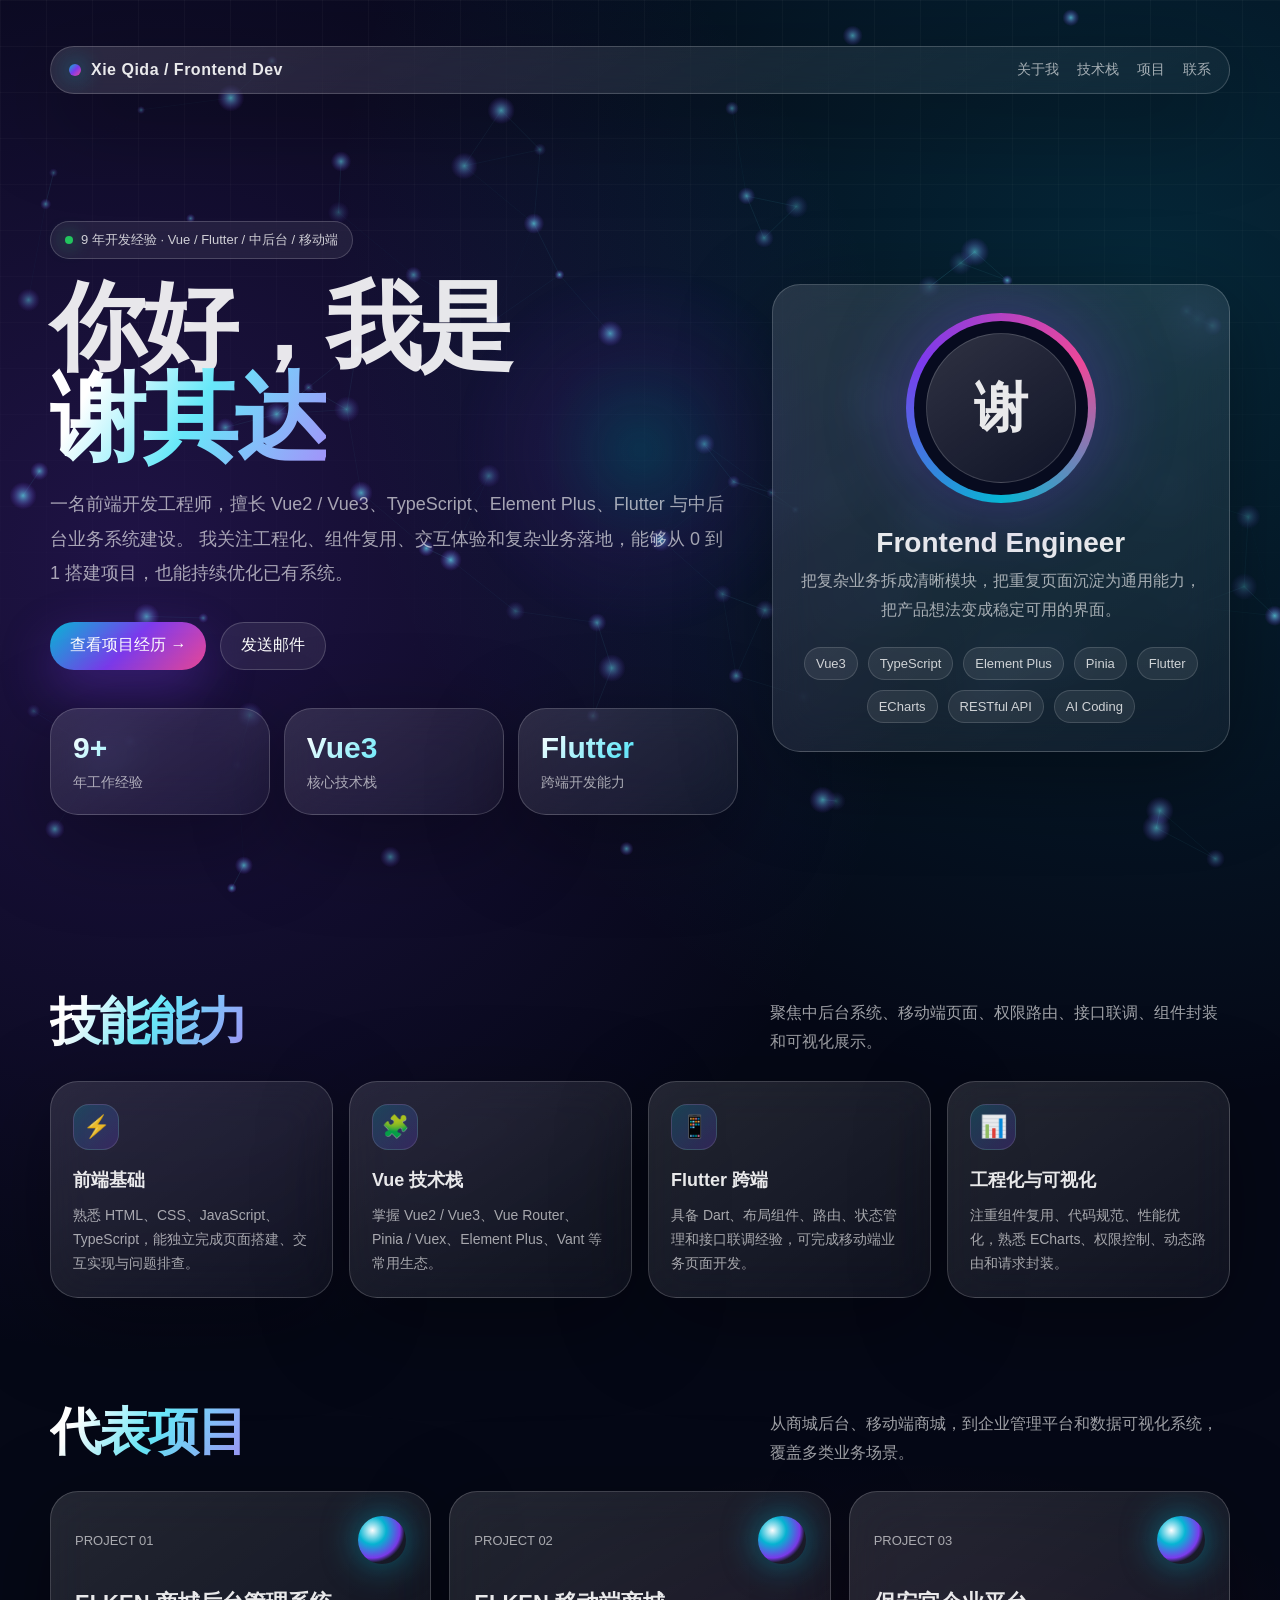
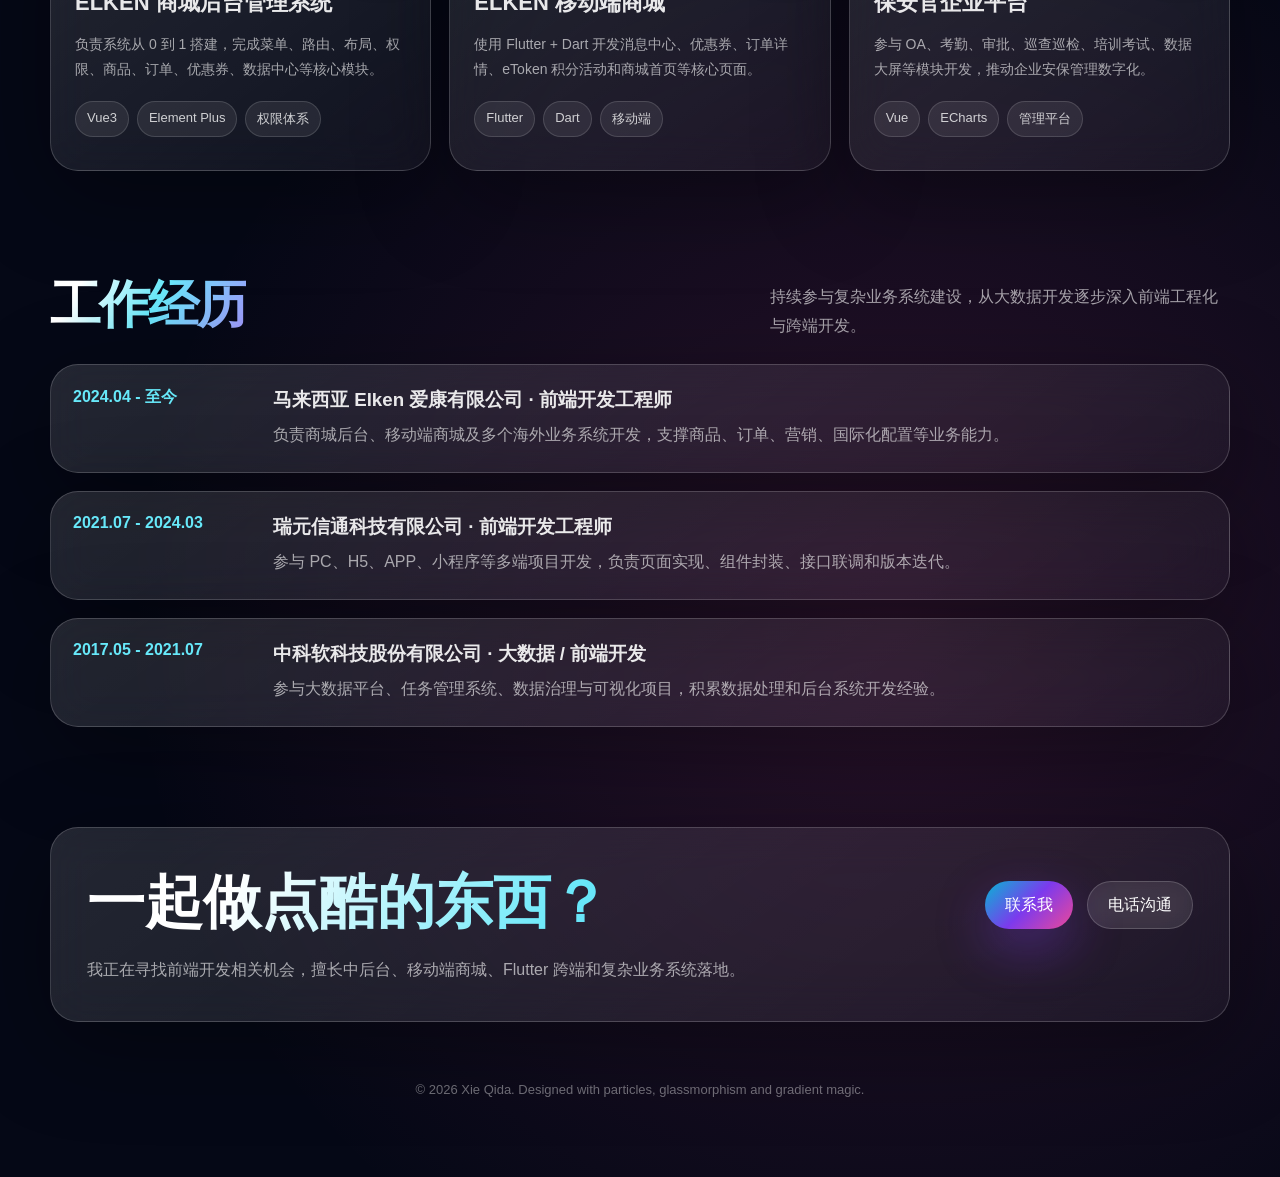
==== index.html @ 02c1ec7f "Rename home.html to index.html" ====
<!DOCTYPE html>
<html lang="zh-CN">
<head>
  <meta charset="UTF-8" />
  <meta name="viewport" content="width=device-width, initial-scale=1.0" />
  <title>谢其达｜前端开发工程师</title>
  <style>
    * {
      margin: 0;
      padding: 0;
      box-sizing: border-box;
    }

    :root {
      --bg: #050816;
      --card: rgba(255, 255, 255, 0.08);
      --card-border: rgba(255, 255, 255, 0.18);
      --text: rgba(255, 255, 255, 0.9);
      --muted: rgba(255, 255, 255, 0.62);
      --primary: #7c3aed;
      --secondary: #06b6d4;
      --pink: #ec4899;
      --green: #22c55e;
      --orange: #f97316;
    }

    html {
      scroll-behavior: smooth;
    }

    body {
      min-height: 100vh;
      font-family: Inter, "PingFang SC", "Microsoft YaHei", Arial, sans-serif;
      color: var(--text);
      background:
        radial-gradient(circle at 10% 20%, rgba(124, 58, 237, 0.22), transparent 32%),
        radial-gradient(circle at 90% 10%, rgba(6, 182, 212, 0.18), transparent 30%),
        radial-gradient(circle at 70% 80%, rgba(236, 72, 153, 0.16), transparent 32%),
        var(--bg);
      overflow-x: hidden;
    }

    body::before {
      content: "";
      position: fixed;
      inset: 0;
      pointer-events: none;
      background-image:
        linear-gradient(rgba(255, 255, 255, 0.035) 1px, transparent 1px),
        linear-gradient(90deg, rgba(255, 255, 255, 0.035) 1px, transparent 1px);
      background-size: 46px 46px;
      mask-image: linear-gradient(to bottom, rgba(0,0,0,0.9), transparent 85%);
      z-index: 0;
    }

    #particles {
      position: fixed;
      inset: 0;
      z-index: 1;
      pointer-events: none;
    }

    .cursor-glow {
      position: fixed;
      width: 420px;
      height: 420px;
      border-radius: 50%;
      background: radial-gradient(circle, rgba(6, 182, 212, 0.2), rgba(124, 58, 237, 0.08), transparent 64%);
      transform: translate(-50%, -50%);
      pointer-events: none;
      z-index: 2;
      filter: blur(8px);
      transition: width 0.25s ease, height 0.25s ease, opacity 0.25s ease;
      opacity: 0.9;
    }

    .page {
      position: relative;
      z-index: 3;
      width: min(1180px, calc(100% - 40px));
      margin: 0 auto;
      padding: 28px 0 80px;
    }

    .nav {
      position: sticky;
      top: 18px;
      z-index: 10;
      display: flex;
      align-items: center;
      justify-content: space-between;
      gap: 18px;
      padding: 14px 18px;
      margin-bottom: 72px;
      border: 1px solid var(--card-border);
      border-radius: 999px;
      background: rgba(5, 8, 22, 0.55);
      backdrop-filter: blur(18px);
      box-shadow: 0 18px 60px rgba(0, 0, 0, 0.25);
    }

    .logo {
      display: flex;
      align-items: center;
      gap: 10px;
      font-weight: 800;
      letter-spacing: 0.5px;
    }

    .logo-dot {
      width: 12px;
      height: 12px;
      border-radius: 50%;
      background: linear-gradient(135deg, var(--secondary), var(--primary), var(--pink));
      box-shadow: 0 0 22px rgba(6, 182, 212, 0.9);
    }

    .nav-links {
      display: flex;
      gap: 18px;
      align-items: center;
    }

    .nav-links a {
      color: var(--muted);
      text-decoration: none;
      font-size: 14px;
      transition: 0.25s ease;
    }

    .nav-links a:hover {
      color: #fff;
      text-shadow: 0 0 16px rgba(6, 182, 212, 0.7);
    }

    .hero {
      display: grid;
      grid-template-columns: 1.2fr 0.8fr;
      gap: 34px;
      align-items: center;
      min-height: calc(100vh - 160px);
    }

    .badge {
      display: inline-flex;
      align-items: center;
      gap: 8px;
      padding: 9px 14px;
      border: 1px solid rgba(255, 255, 255, 0.18);
      border-radius: 999px;
      background: rgba(255, 255, 255, 0.07);
      backdrop-filter: blur(16px);
      color: rgba(255, 255, 255, 0.78);
      font-size: 13px;
      margin-bottom: 22px;
    }

    .badge span {
      width: 8px;
      height: 8px;
      border-radius: 50%;
      background: var(--green);
      box-shadow: 0 0 18px var(--green);
    }

    h1 {
      font-size: clamp(48px, 8vw, 96px);
      line-height: 0.95;
      letter-spacing: -4px;
      margin-bottom: 24px;
    }

    .gradient-text {
      background: linear-gradient(120deg, #fff 8%, #67e8f9 26%, #a78bfa 52%, #f0abfc 74%, #fff 92%);
      background-size: 220% auto;
      -webkit-background-clip: text;
      background-clip: text;
      color: transparent;
      animation: shine 5s ease-in-out infinite;
    }

    @keyframes shine {
      0%, 100% { background-position: 0% center; }
      50% { background-position: 100% center; }
    }

    .hero-desc {
      max-width: 690px;
      color: var(--muted);
      font-size: 18px;
      line-height: 1.9;
      margin-bottom: 32px;
    }

    .actions {
      display: flex;
      gap: 14px;
      flex-wrap: wrap;
      margin-bottom: 38px;
    }

    .btn {
      position: relative;
      display: inline-flex;
      align-items: center;
      justify-content: center;
      gap: 10px;
      min-height: 48px;
      padding: 0 20px;
      border-radius: 999px;
      border: 1px solid rgba(255, 255, 255, 0.18);
      color: #fff;
      text-decoration: none;
      overflow: hidden;
      transition: 0.28s ease;
      background: rgba(255, 255, 255, 0.08);
      backdrop-filter: blur(14px);
    }

    .btn.primary {
      border: none;
      background: linear-gradient(135deg, var(--secondary), var(--primary), var(--pink));
      box-shadow: 0 20px 50px rgba(124, 58, 237, 0.35);
    }

    .btn::before {
      content: "";
      position: absolute;
      inset: 0;
      background: linear-gradient(120deg, transparent, rgba(255,255,255,0.35), transparent);
      transform: translateX(-120%);
      transition: 0.55s ease;
    }

    .btn:hover {
      transform: translateY(-3px);
      box-shadow: 0 18px 48px rgba(6, 182, 212, 0.25);
    }

    .btn:hover::before {
      transform: translateX(120%);
    }

    .stats {
      display: grid;
      grid-template-columns: repeat(3, minmax(0, 1fr));
      gap: 14px;
    }

    .glass-card {
      position: relative;
      border: 1px solid var(--card-border);
      background: linear-gradient(145deg, rgba(255,255,255,0.12), rgba(255,255,255,0.045));
      backdrop-filter: blur(22px);
      border-radius: 28px;
      box-shadow: 0 24px 90px rgba(0, 0, 0, 0.35);
      overflow: hidden;
    }

    .glass-card::before {
      content: "";
      position: absolute;
      inset: 0;
      background: radial-gradient(circle at var(--mx, 50%) var(--my, 50%), rgba(255,255,255,0.18), transparent 32%);
      opacity: 0;
      transition: opacity 0.25s ease;
      pointer-events: none;
    }

    .glass-card:hover::before {
      opacity: 1;
    }

    .stat-card {
      padding: 22px;
    }

    .stat-card strong {
      display: block;
      font-size: 30px;
      margin-bottom: 8px;
      background: linear-gradient(135deg, #fff, #67e8f9, #c084fc);
      -webkit-background-clip: text;
      color: transparent;
    }

    .stat-card span {
      color: var(--muted);
      font-size: 14px;
    }

    .profile-card {
      padding: 28px;
      transform-style: preserve-3d;
      animation: float 6s ease-in-out infinite;
    }

    @keyframes float {
      0%, 100% { transform: translateY(0); }
      50% { transform: translateY(-14px); }
    }

    .avatar-wrap {
      position: relative;
      width: 190px;
      height: 190px;
      margin: 0 auto 24px;
      border-radius: 50%;
      display: grid;
      place-items: center;
      background: conic-gradient(from 180deg, var(--secondary), var(--primary), var(--pink), var(--secondary));
      box-shadow: 0 0 80px rgba(124, 58, 237, 0.35);
    }

    .avatar-wrap::after {
      content: "";
      position: absolute;
      inset: 8px;
      border-radius: inherit;
      background: #070b1f;
    }

    .avatar {
      position: relative;
      z-index: 1;
      width: 150px;
      height: 150px;
      border-radius: 50%;
      display: grid;
      place-items: center;
      font-size: 54px;
      font-weight: 900;
      background: linear-gradient(145deg, rgba(255,255,255,0.16), rgba(255,255,255,0.04));
      border: 1px solid rgba(255,255,255,0.16);
    }

    .profile-card h2 {
      text-align: center;
      font-size: 28px;
      margin-bottom: 8px;
    }

    .profile-card p {
      text-align: center;
      color: var(--muted);
      line-height: 1.8;
      margin-bottom: 22px;
    }

    .tech-cloud {
      display: flex;
      flex-wrap: wrap;
      justify-content: center;
      gap: 10px;
    }

    .tag {
      padding: 8px 11px;
      border-radius: 999px;
      color: rgba(255,255,255,0.78);
      background: rgba(255,255,255,0.08);
      border: 1px solid rgba(255,255,255,0.14);
      font-size: 13px;
    }

    section {
      margin-top: 100px;
    }

    .section-title {
      display: flex;
      align-items: end;
      justify-content: space-between;
      gap: 20px;
      margin-bottom: 24px;
    }

    .section-title h2 {
      font-size: clamp(30px, 4vw, 52px);
      letter-spacing: -2px;
    }

    .section-title p {
      color: var(--muted);
      max-width: 460px;
      line-height: 1.8;
    }

    .skills-grid {
      display: grid;
      grid-template-columns: repeat(4, minmax(0, 1fr));
      gap: 16px;
    }

    .skill-card {
      min-height: 190px;
      padding: 22px;
      transition: 0.3s ease;
    }

    .skill-card:hover {
      transform: translateY(-8px);
      border-color: rgba(103, 232, 249, 0.5);
    }

    .skill-icon {
      width: 46px;
      height: 46px;
      display: grid;
      place-items: center;
      border-radius: 16px;
      margin-bottom: 18px;
      font-size: 22px;
      background: linear-gradient(135deg, rgba(6,182,212,0.22), rgba(124,58,237,0.22));
      border: 1px solid rgba(255,255,255,0.12);
    }

    .skill-card h3 {
      margin-bottom: 12px;
      font-size: 18px;
    }

    .skill-card p {
      color: var(--muted);
      line-height: 1.7;
      font-size: 14px;
    }

    .projects {
      display: grid;
      grid-template-columns: repeat(3, minmax(0, 1fr));
      gap: 18px;
    }

    .project-card {
      min-height: 280px;
      padding: 24px;
      transition: 0.32s ease;
    }

    .project-card:hover {
      transform: translateY(-10px) scale(1.01);
      border-color: rgba(192, 132, 252, 0.55);
    }

    .project-top {
      display: flex;
      justify-content: space-between;
      align-items: center;
      margin-bottom: 24px;
    }

    .project-no {
      font-size: 13px;
      color: var(--muted);
    }

    .project-orb {
      width: 48px;
      height: 48px;
      border-radius: 50%;
      background: radial-gradient(circle at 30% 30%, #fff, var(--secondary), var(--primary) 58%, transparent 68%);
      box-shadow: 0 0 35px rgba(6, 182, 212, 0.55);
    }

    .project-card h3 {
      font-size: 22px;
      margin-bottom: 14px;
    }

    .project-card p {
      color: var(--muted);
      line-height: 1.75;
      margin-bottom: 20px;
      font-size: 14px;
    }

    .project-tags {
      display: flex;
      gap: 8px;
      flex-wrap: wrap;
    }

    .timeline {
      position: relative;
      display: grid;
      gap: 18px;
    }

    .timeline-item {
      display: grid;
      grid-template-columns: 180px 1fr;
      gap: 20px;
      padding: 22px;
    }

    .time {
      color: #67e8f9;
      font-weight: 800;
    }

    .timeline-item h3 {
      margin-bottom: 8px;
    }

    .timeline-item p {
      color: var(--muted);
      line-height: 1.8;
    }

    .contact-card {
      padding: 36px;
      display: grid;
      grid-template-columns: 1fr auto;
      gap: 24px;
      align-items: center;
    }

    .contact-card h2 {
      font-size: clamp(30px, 5vw, 58px);
      margin-bottom: 14px;
    }

    .contact-card p {
      color: var(--muted);
      line-height: 1.8;
    }

    .footer {
      margin-top: 60px;
      text-align: center;
      color: rgba(255, 255, 255, 0.42);
      font-size: 13px;
    }

    .reveal {
      opacity: 0;
      transform: translateY(28px);
      transition: 0.7s ease;
    }

    .reveal.show {
      opacity: 1;
      transform: translateY(0);
    }

    @media (max-width: 920px) {
      .hero,
      .contact-card {
        grid-template-columns: 1fr;
      }

      .profile-card {
        max-width: 520px;
        margin: 0 auto;
      }

      .skills-grid,
      .projects {
        grid-template-columns: repeat(2, minmax(0, 1fr));
      }
    }

    @media (max-width: 640px) {
      .page {
        width: min(100% - 24px, 1180px);
        padding-top: 14px;
      }

      .nav {
        border-radius: 24px;
        align-items: flex-start;
        flex-direction: column;
        margin-bottom: 46px;
      }

      .nav-links {
        width: 100%;
        justify-content: space-between;
        gap: 10px;
        flex-wrap: wrap;
      }

      h1 {
        letter-spacing: -2px;
      }

      .hero-desc {
        font-size: 16px;
      }

      .stats,
      .skills-grid,
      .projects {
        grid-template-columns: 1fr;
      }

      .timeline-item {
        grid-template-columns: 1fr;
      }

      .section-title {
        display: block;
      }

      .section-title p {
        margin-top: 12px;
      }
    }
  </style>
</head>
<body>
  <canvas id="particles"></canvas>
  <div class="cursor-glow" id="cursorGlow"></div>

  <main class="page">
    <nav class="nav glass-card">
      <div class="logo">
        <span class="logo-dot"></span>
        <span>Xie Qida / Frontend Dev</span>
      </div>
      <div class="nav-links">
        <a href="#about">关于我</a>
        <a href="#skills">技术栈</a>
        <a href="#projects">项目</a>
        <a href="#contact">联系</a>
      </div>
    </nav>

    <header class="hero" id="about">
      <div class="hero-copy reveal">
        <div class="badge"><span></span> 9 年开发经验 · Vue / Flutter / 中后台 / 移动端</div>
        <h1>
          你好，我是<br />
          <span class="gradient-text">谢其达</span>
        </h1>
        <p class="hero-desc">
          一名前端开发工程师，擅长 Vue2 / Vue3、TypeScript、Element Plus、Flutter 与中后台业务系统建设。
          我关注工程化、组件复用、交互体验和复杂业务落地，能够从 0 到 1 搭建项目，也能持续优化已有系统。
        </p>
        <div class="actions">
          <a class="btn primary" href="#projects">查看项目经历 →</a>
          <a class="btn" href="mailto:599171885@qq.com">发送邮件</a>
        </div>
        <div class="stats">
          <div class="glass-card stat-card">
            <strong>9+</strong>
            <span>年工作经验</span>
          </div>
          <div class="glass-card stat-card">
            <strong>Vue3</strong>
            <span>核心技术栈</span>
          </div>
          <div class="glass-card stat-card">
            <strong>Flutter</strong>
            <span>跨端开发能力</span>
          </div>
        </div>
      </div>

      <aside class="profile-card glass-card reveal">
        <div class="avatar-wrap">
          <div class="avatar">谢</div>
        </div>
        <h2>Frontend Engineer</h2>
        <p>把复杂业务拆成清晰模块，把重复页面沉淀为通用能力，把产品想法变成稳定可用的界面。</p>
        <div class="tech-cloud">
          <span class="tag">Vue3</span>
          <span class="tag">TypeScript</span>
          <span class="tag">Element Plus</span>
          <span class="tag">Pinia</span>
          <span class="tag">Flutter</span>
          <span class="tag">ECharts</span>
          <span class="tag">RESTful API</span>
          <span class="tag">AI Coding</span>
        </div>
      </aside>
    </header>

    <section id="skills" class="reveal">
      <div class="section-title">
        <h2 class="gradient-text">技能能力</h2>
        <p>聚焦中后台系统、移动端页面、权限路由、接口联调、组件封装和可视化展示。</p>
      </div>
      <div class="skills-grid">
        <article class="glass-card skill-card">
          <div class="skill-icon">⚡</div>
          <h3>前端基础</h3>
          <p>熟悉 HTML、CSS、JavaScript、TypeScript，能独立完成页面搭建、交互实现与问题排查。</p>
        </article>
        <article class="glass-card skill-card">
          <div class="skill-icon">🧩</div>
          <h3>Vue 技术栈</h3>
          <p>掌握 Vue2 / Vue3、Vue Router、Pinia / Vuex、Element Plus、Vant 等常用生态。</p>
        </article>
        <article class="glass-card skill-card">
          <div class="skill-icon">📱</div>
          <h3>Flutter 跨端</h3>
          <p>具备 Dart、布局组件、路由、状态管理和接口联调经验，可完成移动端业务页面开发。</p>
        </article>
        <article class="glass-card skill-card">
          <div class="skill-icon">📊</div>
          <h3>工程化与可视化</h3>
          <p>注重组件复用、代码规范、性能优化，熟悉 ECharts、权限控制、动态路由和请求封装。</p>
        </article>
      </div>
    </section>

    <section id="projects" class="reveal">
      <div class="section-title">
        <h2 class="gradient-text">代表项目</h2>
        <p>从商城后台、移动端商城，到企业管理平台和数据可视化系统，覆盖多类业务场景。</p>
      </div>
      <div class="projects">
        <article class="glass-card project-card">
          <div class="project-top">
            <span class="project-no">PROJECT 01</span>
            <span class="project-orb"></span>
          </div>
          <h3>ELKEN 商城后台管理系统</h3>
          <p>负责系统从 0 到 1 搭建，完成菜单、路由、布局、权限、商品、订单、优惠券、数据中心等核心模块。</p>
          <div class="project-tags">
            <span class="tag">Vue3</span><span class="tag">Element Plus</span><span class="tag">权限体系</span>
          </div>
        </article>

        <article class="glass-card project-card">
          <div class="project-top">
            <span class="project-no">PROJECT 02</span>
            <span class="project-orb"></span>
          </div>
          <h3>ELKEN 移动端商城</h3>
          <p>使用 Flutter + Dart 开发消息中心、优惠券、订单详情、eToken 积分活动和商城首页等核心页面。</p>
          <div class="project-tags">
            <span class="tag">Flutter</span><span class="tag">Dart</span><span class="tag">移动端</span>
          </div>
        </article>

        <article class="glass-card project-card">
          <div class="project-top">
            <span class="project-no">PROJECT 03</span>
            <span class="project-orb"></span>
          </div>
          <h3>保安官企业平台</h3>
          <p>参与 OA、考勤、审批、巡查巡检、培训考试、数据大屏等模块开发，推动企业安保管理数字化。</p>
          <div class="project-tags">
            <span class="tag">Vue</span><span class="tag">ECharts</span><span class="tag">管理平台</span>
          </div>
        </article>
      </div>
    </section>

    <section class="reveal">
      <div class="section-title">
        <h2 class="gradient-text">工作经历</h2>
        <p>持续参与复杂业务系统建设，从大数据开发逐步深入前端工程化与跨端开发。</p>
      </div>
      <div class="timeline">
        <article class="glass-card timeline-item">
          <div class="time">2024.04 - 至今</div>
          <div>
            <h3>马来西亚 Elken 爱康有限公司 · 前端开发工程师</h3>
            <p>负责商城后台、移动端商城及多个海外业务系统开发，支撑商品、订单、营销、国际化配置等业务能力。</p>
          </div>
        </article>
        <article class="glass-card timeline-item">
          <div class="time">2021.07 - 2024.03</div>
          <div>
            <h3>瑞元信通科技有限公司 · 前端开发工程师</h3>
            <p>参与 PC、H5、APP、小程序等多端项目开发，负责页面实现、组件封装、接口联调和版本迭代。</p>
          </div>
        </article>
        <article class="glass-card timeline-item">
          <div class="time">2017.05 - 2021.07</div>
          <div>
            <h3>中科软科技股份有限公司 · 大数据 / 前端开发</h3>
            <p>参与大数据平台、任务管理系统、数据治理与可视化项目，积累数据处理和后台系统开发经验。</p>
          </div>
        </article>
      </div>
    </section>

    <section id="contact" class="reveal">
      <div class="glass-card contact-card">
        <div>
          <h2 class="gradient-text">一起做点酷的东西？</h2>
          <p>我正在寻找前端开发相关机会，擅长中后台、移动端商城、Flutter 跨端和复杂业务系统落地。</p>
        </div>
        <div class="actions">
          <a class="btn primary" href="mailto:599171885@qq.com">联系我</a>
          <a class="btn" href="tel:15810741623">电话沟通</a>
        </div>
      </div>
    </section>

    <footer class="footer">
      © 2026 Xie Qida. Designed with particles, glassmorphism and gradient magic.
    </footer>
  </main>

  <script>
    // 鼠标跟随光晕
    const cursorGlow = document.getElementById('cursorGlow');
    let mouseX = window.innerWidth / 2;
    let mouseY = window.innerHeight / 2;
    let glowX = mouseX;
    let glowY = mouseY;

    window.addEventListener('mousemove', (e) => {
      mouseX = e.clientX;
      mouseY = e.clientY;
    });

    function animateGlow() {
      glowX += (mouseX - glowX) * 0.12;
      glowY += (mouseY - glowY) * 0.12;
      cursorGlow.style.left = glowX + 'px';
      cursorGlow.style.top = glowY + 'px';
      requestAnimationFrame(animateGlow);
    }
    animateGlow();

    // 卡片鼠标高光位置
    document.querySelectorAll('.glass-card').forEach((card) => {
      card.addEventListener('mousemove', (e) => {
        const rect = card.getBoundingClientRect();
        const x = ((e.clientX - rect.left) / rect.width) * 100;
        const y = ((e.clientY - rect.top) / rect.height) * 100;
        card.style.setProperty('--mx', x + '%');
        card.style.setProperty('--my', y + '%');
      });
    });

    // 粒子背景
    const canvas = document.getElementById('particles');
    const ctx = canvas.getContext('2d');
    let particles = [];
    const particleCount = 90;

    function resizeCanvas() {
      canvas.width = window.innerWidth * window.devicePixelRatio;
      canvas.height = window.innerHeight * window.devicePixelRatio;
      canvas.style.width = window.innerWidth + 'px';
      canvas.style.height = window.innerHeight + 'px';
      ctx.setTransform(window.devicePixelRatio, 0, 0, window.devicePixelRatio, 0, 0);
    }

    function createParticles() {
      particles = Array.from({ length: particleCount }, () => ({
        x: Math.random() * window.innerWidth,
        y: Math.random() * window.innerHeight,
        r: Math.random() * 2.2 + 0.8,
        vx: (Math.random() - 0.5) * 0.45,
        vy: (Math.random() - 0.5) * 0.45,
        alpha: Math.random() * 0.5 + 0.25
      }));
    }

    function drawParticles() {
      ctx.clearRect(0, 0, window.innerWidth, window.innerHeight);

      particles.forEach((p, i) => {
        p.x += p.vx;
        p.y += p.vy;

        if (p.x < 0 || p.x > window.innerWidth) p.vx *= -1;
        if (p.y < 0 || p.y > window.innerHeight) p.vy *= -1;

        const dxMouse = p.x - mouseX;
        const dyMouse = p.y - mouseY;
        const mouseDist = Math.sqrt(dxMouse * dxMouse + dyMouse * dyMouse);
        if (mouseDist < 120) {
          p.x += dxMouse / 80;
          p.y += dyMouse / 80;
        }

        const gradient = ctx.createRadialGradient(p.x, p.y, 0, p.x, p.y, p.r * 5);
        gradient.addColorStop(0, `rgba(103, 232, 249, ${p.alpha})`);
        gradient.addColorStop(1, 'rgba(124, 58, 237, 0)');
        ctx.fillStyle = gradient;
        ctx.beginPath();
        ctx.arc(p.x, p.y, p.r * 5, 0, Math.PI * 2);
        ctx.fill();

        for (let j = i + 1; j < particles.length; j++) {
          const q = particles[j];
          const dx = p.x - q.x;
          const dy = p.y - q.y;
          const dist = Math.sqrt(dx * dx + dy * dy);
          if (dist < 120) {
            ctx.strokeStyle = `rgba(103, 232, 249, ${0.12 * (1 - dist / 120)})`;
            ctx.lineWidth = 1;
            ctx.beginPath();
            ctx.moveTo(p.x, p.y);
            ctx.lineTo(q.x, q.y);
            ctx.stroke();
          }
        }
      });

      requestAnimationFrame(drawParticles);
    }

    window.addEventListener('resize', () => {
      resizeCanvas();
      createParticles();
    });

    resizeCanvas();
    createParticles();
    drawParticles();

    // 滚动进入动画
    const observer = new IntersectionObserver((entries) => {
      entries.forEach((entry) => {
        if (entry.isIntersecting) {
          entry.target.classList.add('show');
        }
      });
    }, { threshold: 0.14 });

    document.querySelectorAll('.reveal').forEach((el) => observer.observe(el));
  </script>
</body>
</html>
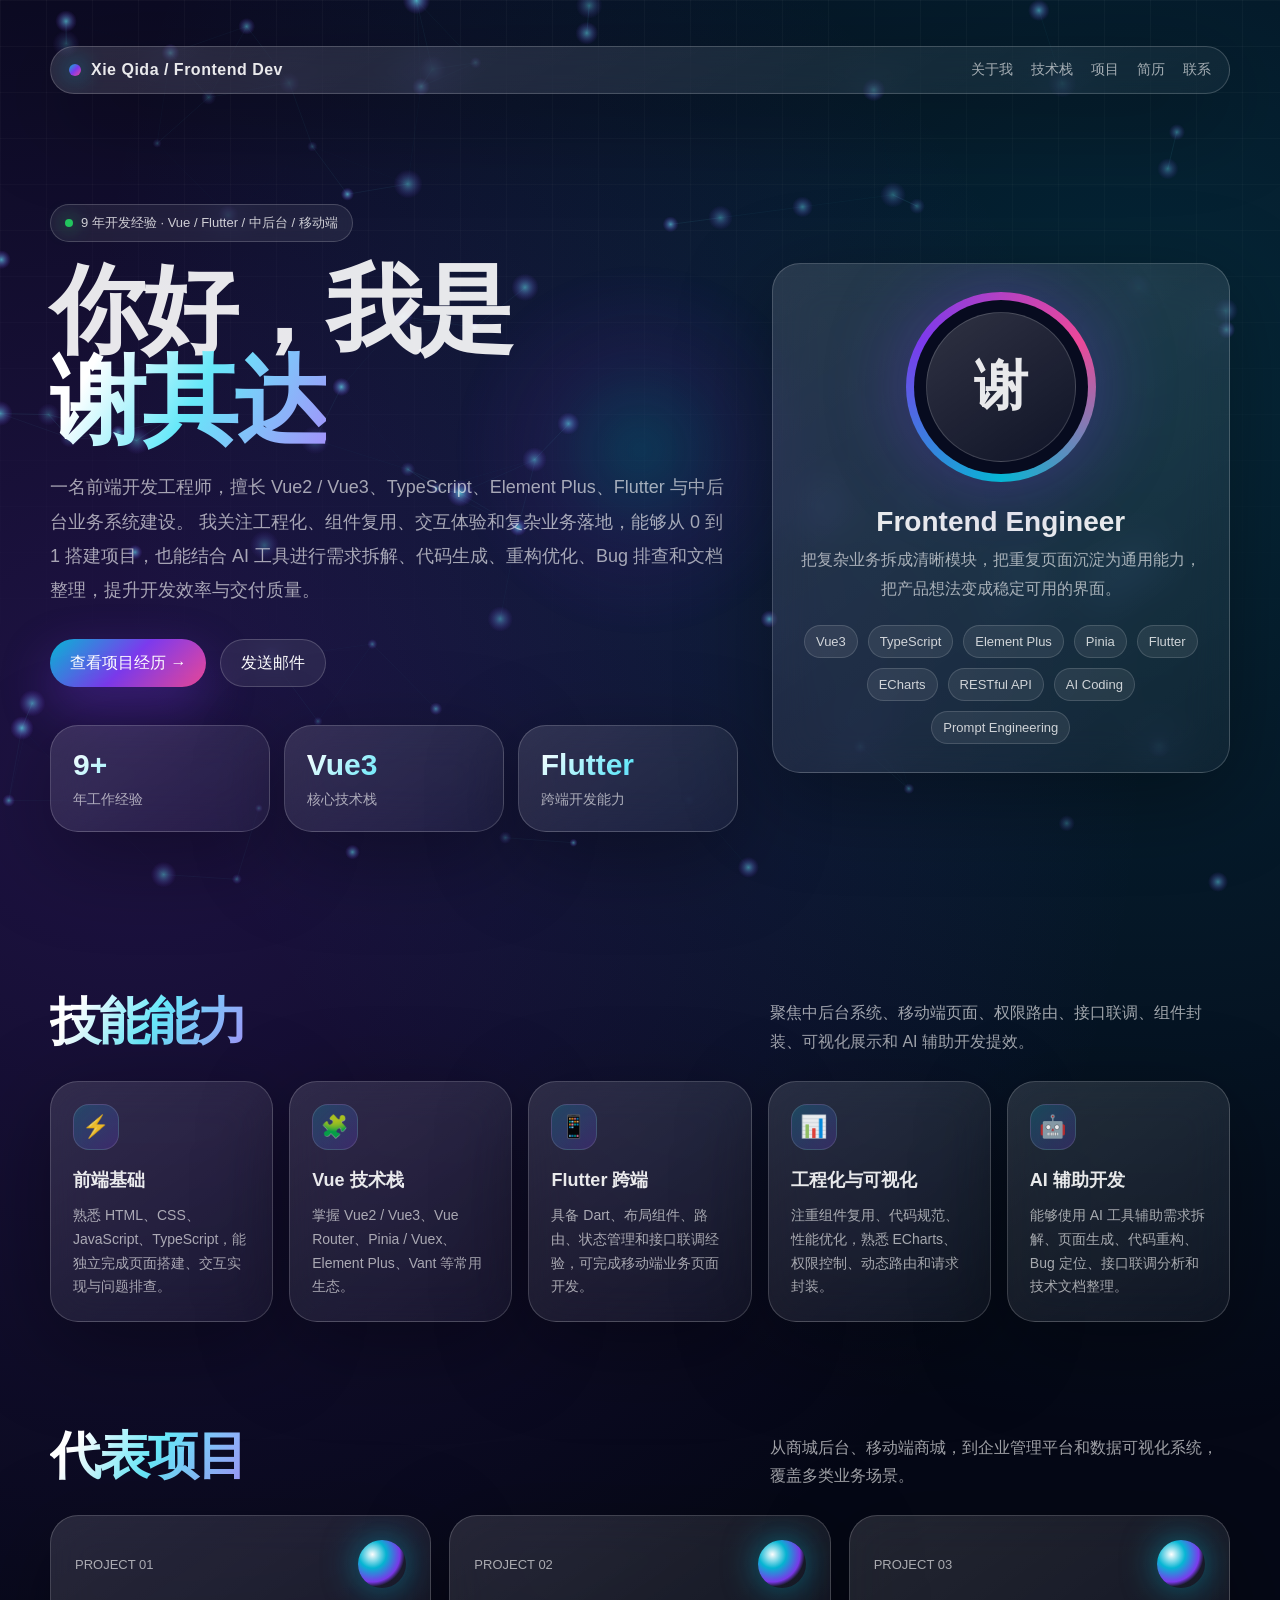
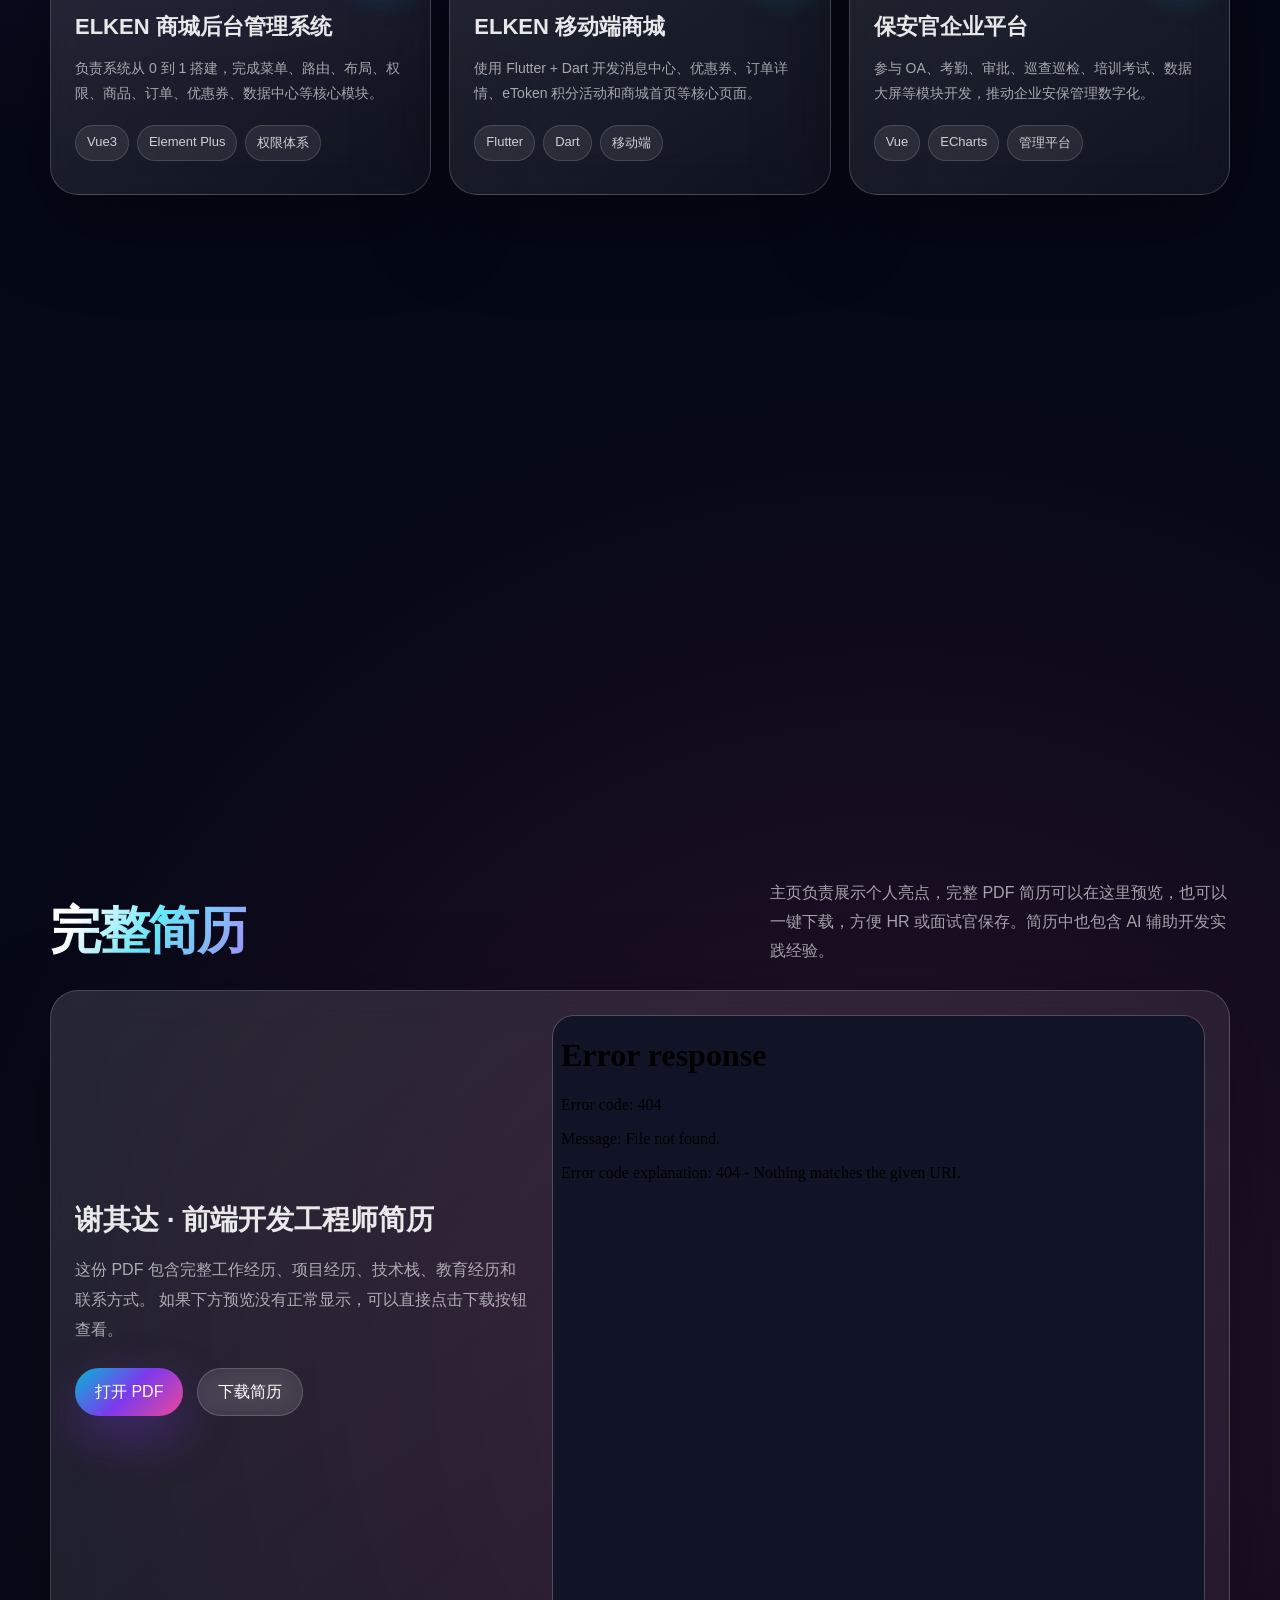
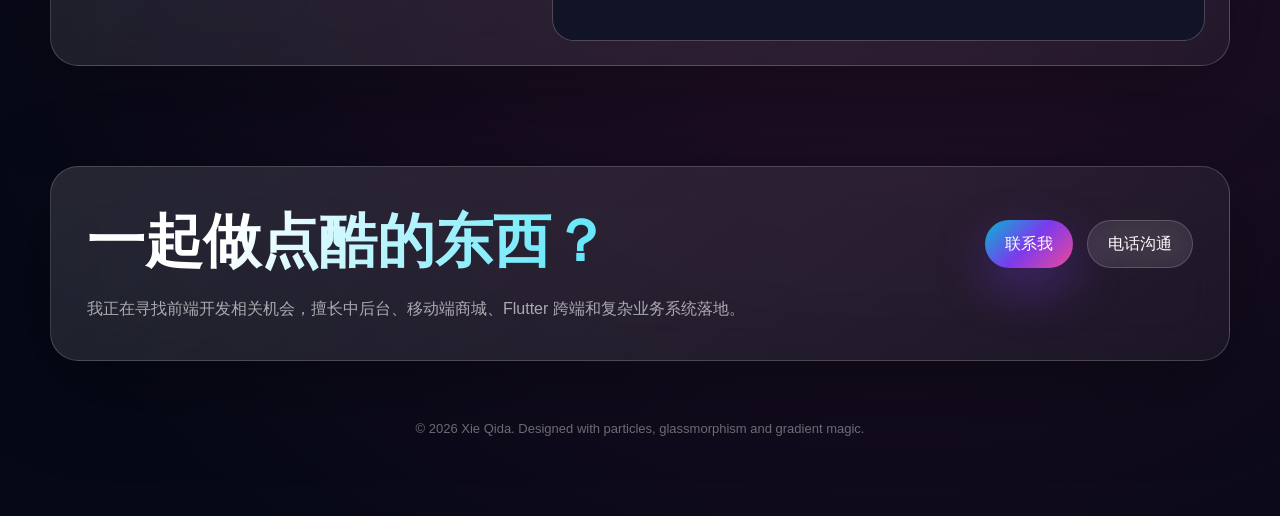
==== commit 136ac055: "Update index.html" ====
--- a/index.html
+++ b/index.html
@@ -388,7 +388,7 @@
 
     .skills-grid {
       display: grid;
-      grid-template-columns: repeat(4, minmax(0, 1fr));
+      grid-template-columns: repeat(5, minmax(0, 1fr));
       gap: 16px;
     }
 
@@ -508,6 +508,48 @@
       line-height: 1.8;
     }
 
+    .resume-card {
+      padding: 24px;
+      display: grid;
+      grid-template-columns: 0.82fr 1.18fr;
+      gap: 24px;
+      align-items: stretch;
+    }
+
+    .resume-info {
+      display: flex;
+      flex-direction: column;
+      justify-content: center;
+      min-height: 420px;
+    }
+
+    .resume-info h3 {
+      font-size: 28px;
+      margin-bottom: 16px;
+    }
+
+    .resume-info p {
+      color: var(--muted);
+      line-height: 1.85;
+      margin-bottom: 24px;
+    }
+
+    .pdf-preview {
+      min-height: 620px;
+      border-radius: 22px;
+      overflow: hidden;
+      border: 1px solid rgba(255, 255, 255, 0.14);
+      background: rgba(255, 255, 255, 0.06);
+    }
+
+    .pdf-preview iframe {
+      width: 100%;
+      height: 100%;
+      min-height: 620px;
+      border: 0;
+      background: #101426;
+    }
+
     .contact-card {
       padding: 36px;
       display: grid;
@@ -546,6 +588,7 @@
 
     @media (max-width: 920px) {
       .hero,
+      .resume-card,
       .contact-card {
         grid-template-columns: 1fr;
       }
@@ -599,6 +642,15 @@
         grid-template-columns: 1fr;
       }
 
+      .resume-info {
+        min-height: auto;
+      }
+
+      .pdf-preview,
+      .pdf-preview iframe {
+        min-height: 520px;
+      }
+
       .section-title {
         display: block;
       }
@@ -623,6 +675,7 @@
         <a href="#about">关于我</a>
         <a href="#skills">技术栈</a>
         <a href="#projects">项目</a>
+        <a href="#resume">简历</a>
         <a href="#contact">联系</a>
       </div>
     </nav>
@@ -636,7 +689,7 @@
         </h1>
         <p class="hero-desc">
           一名前端开发工程师，擅长 Vue2 / Vue3、TypeScript、Element Plus、Flutter 与中后台业务系统建设。
-          我关注工程化、组件复用、交互体验和复杂业务落地，能够从 0 到 1 搭建项目，也能持续优化已有系统。
+          我关注工程化、组件复用、交互体验和复杂业务落地，能够从 0 到 1 搭建项目，也能结合 AI 工具进行需求拆解、代码生成、重构优化、Bug 排查和文档整理，提升开发效率与交付质量。
         </p>
         <div class="actions">
           <a class="btn primary" href="#projects">查看项目经历 →</a>
@@ -673,6 +726,7 @@
           <span class="tag">ECharts</span>
           <span class="tag">RESTful API</span>
           <span class="tag">AI Coding</span>
+          <span class="tag">Prompt Engineering</span>
         </div>
       </aside>
     </header>
@@ -680,7 +734,7 @@
     <section id="skills" class="reveal">
       <div class="section-title">
         <h2 class="gradient-text">技能能力</h2>
-        <p>聚焦中后台系统、移动端页面、权限路由、接口联调、组件封装和可视化展示。</p>
+        <p>聚焦中后台系统、移动端页面、权限路由、接口联调、组件封装、可视化展示和 AI 辅助开发提效。</p>
       </div>
       <div class="skills-grid">
         <article class="glass-card skill-card">
@@ -703,6 +757,11 @@
           <h3>工程化与可视化</h3>
           <p>注重组件复用、代码规范、性能优化，熟悉 ECharts、权限控制、动态路由和请求封装。</p>
         </article>
+        <article class="glass-card skill-card">
+          <div class="skill-icon">🤖</div>
+          <h3>AI 辅助开发</h3>
+          <p>能够使用 AI 工具辅助需求拆解、页面生成、代码重构、Bug 定位、接口联调分析和技术文档整理。</p>
+        </article>
       </div>
     </section>
 
@@ -753,14 +812,14 @@
     <section class="reveal">
       <div class="section-title">
         <h2 class="gradient-text">工作经历</h2>
-        <p>持续参与复杂业务系统建设，从大数据开发逐步深入前端工程化与跨端开发。</p>
+        <p>持续参与复杂业务系统建设，从大数据开发逐步深入前端工程化、跨端开发和 AI 辅助开发实践。</p>
       </div>
       <div class="timeline">
         <article class="glass-card timeline-item">
           <div class="time">2024.04 - 至今</div>
           <div>
             <h3>马来西亚 Elken 爱康有限公司 · 前端开发工程师</h3>
-            <p>负责商城后台、移动端商城及多个海外业务系统开发，支撑商品、订单、营销、国际化配置等业务能力。</p>
+            <p>负责商城后台、移动端商城及多个海外业务系统开发，支撑商品、订单、营销、国际化配置等业务能力，并结合 AI 工具辅助需求拆解、代码生成、问题排查和文档整理。</p>
           </div>
         </article>
         <article class="glass-card timeline-item">
@@ -777,6 +836,29 @@
             <p>参与大数据平台、任务管理系统、数据治理与可视化项目，积累数据处理和后台系统开发经验。</p>
           </div>
         </article>
+      </div>
+    </section>
+
+    <section id="resume" class="reveal">
+      <div class="section-title">
+        <h2 class="gradient-text">完整简历</h2>
+        <p>主页负责展示个人亮点，完整 PDF 简历可以在这里预览，也可以一键下载，方便 HR 或面试官保存。简历中也包含 AI 辅助开发实践经验。</p>
+      </div>
+      <div class="glass-card resume-card">
+        <div class="resume-info">
+          <h3>谢其达 · 前端开发工程师简历</h3>
+          <p>
+            这份 PDF 包含完整工作经历、项目经历、技术栈、教育经历和联系方式。
+            如果下方预览没有正常显示，可以直接点击下载按钮查看。
+          </p>
+          <div class="actions">
+            <a class="btn primary" href="./resume.pdf" target="_blank" rel="noopener">打开 PDF</a>
+            <a class="btn" href="./resume.pdf" download>下载简历</a>
+          </div>
+        </div>
+        <div class="pdf-preview">
+          <iframe src="./resume.pdf#toolbar=1&navpanes=0&scrollbar=1" title="谢其达前端开发工程师简历 PDF 预览"></iframe>
+        </div>
       </div>
     </section>
 
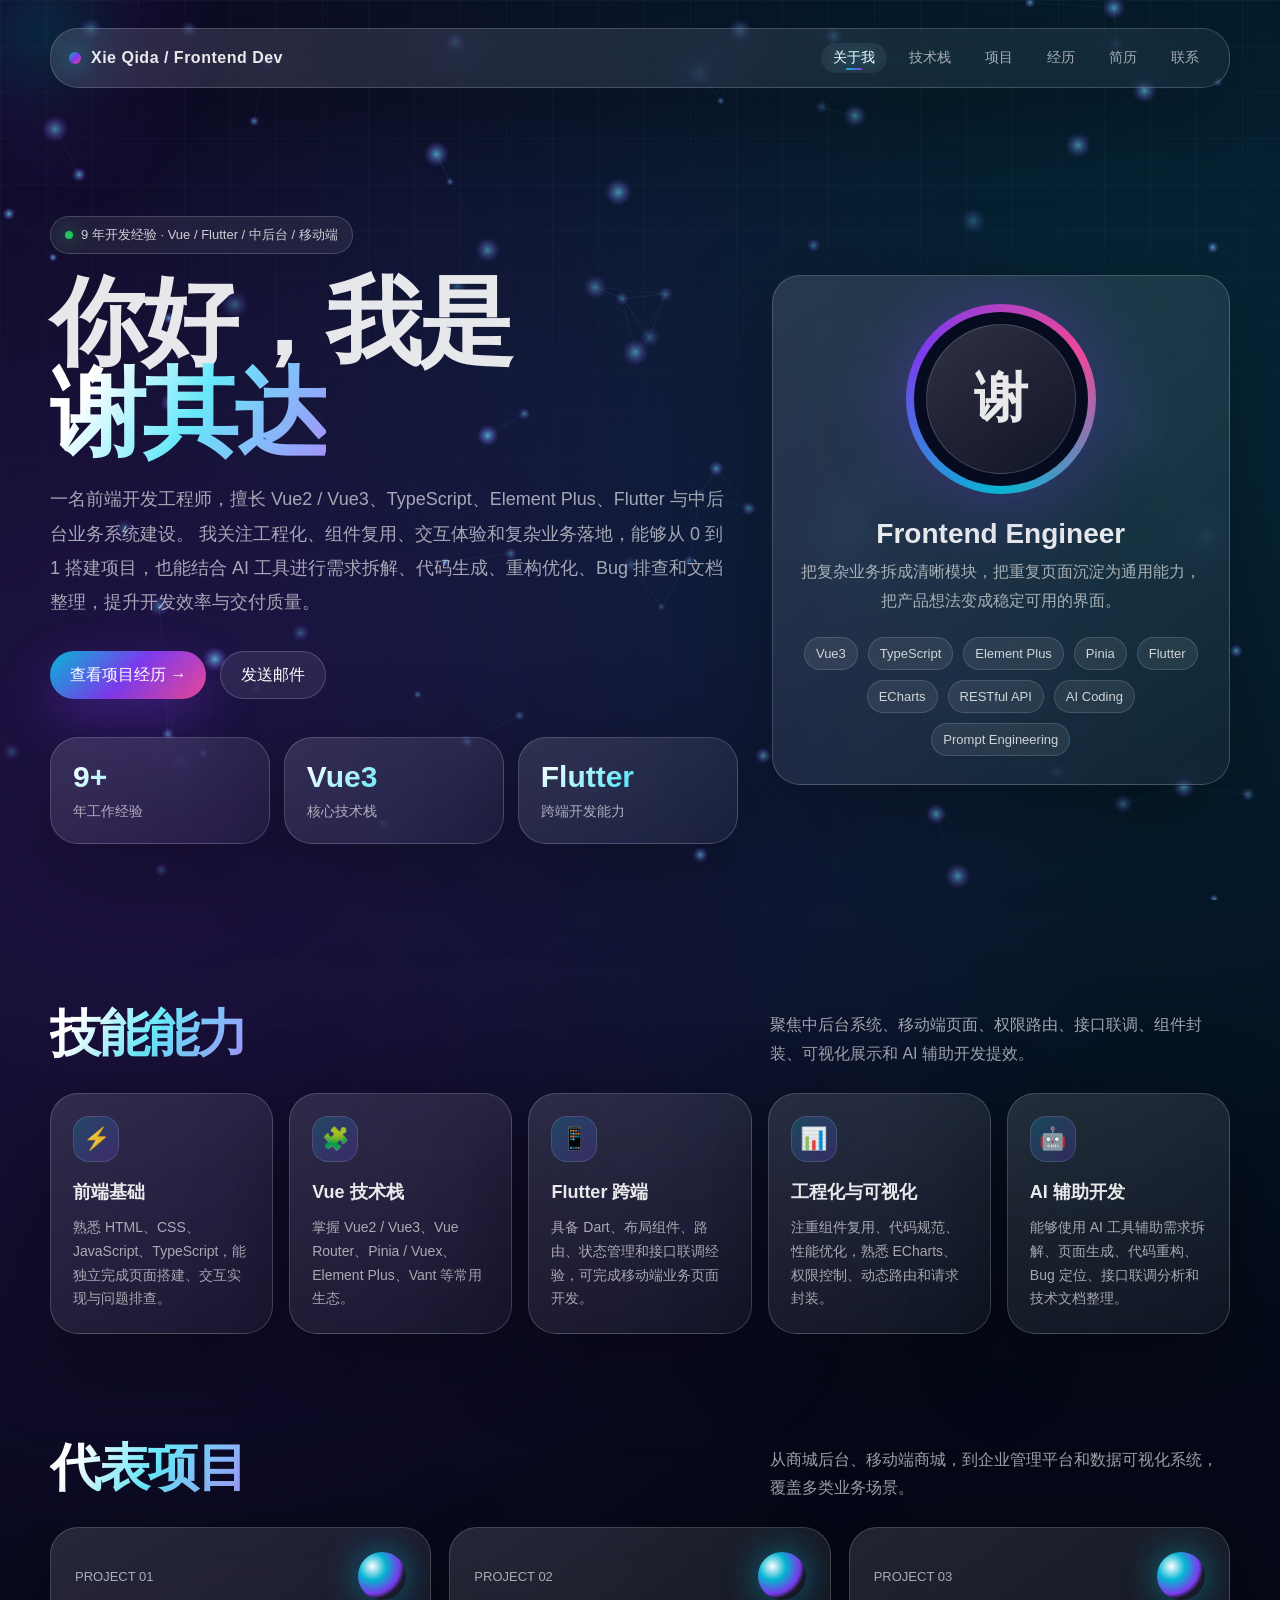
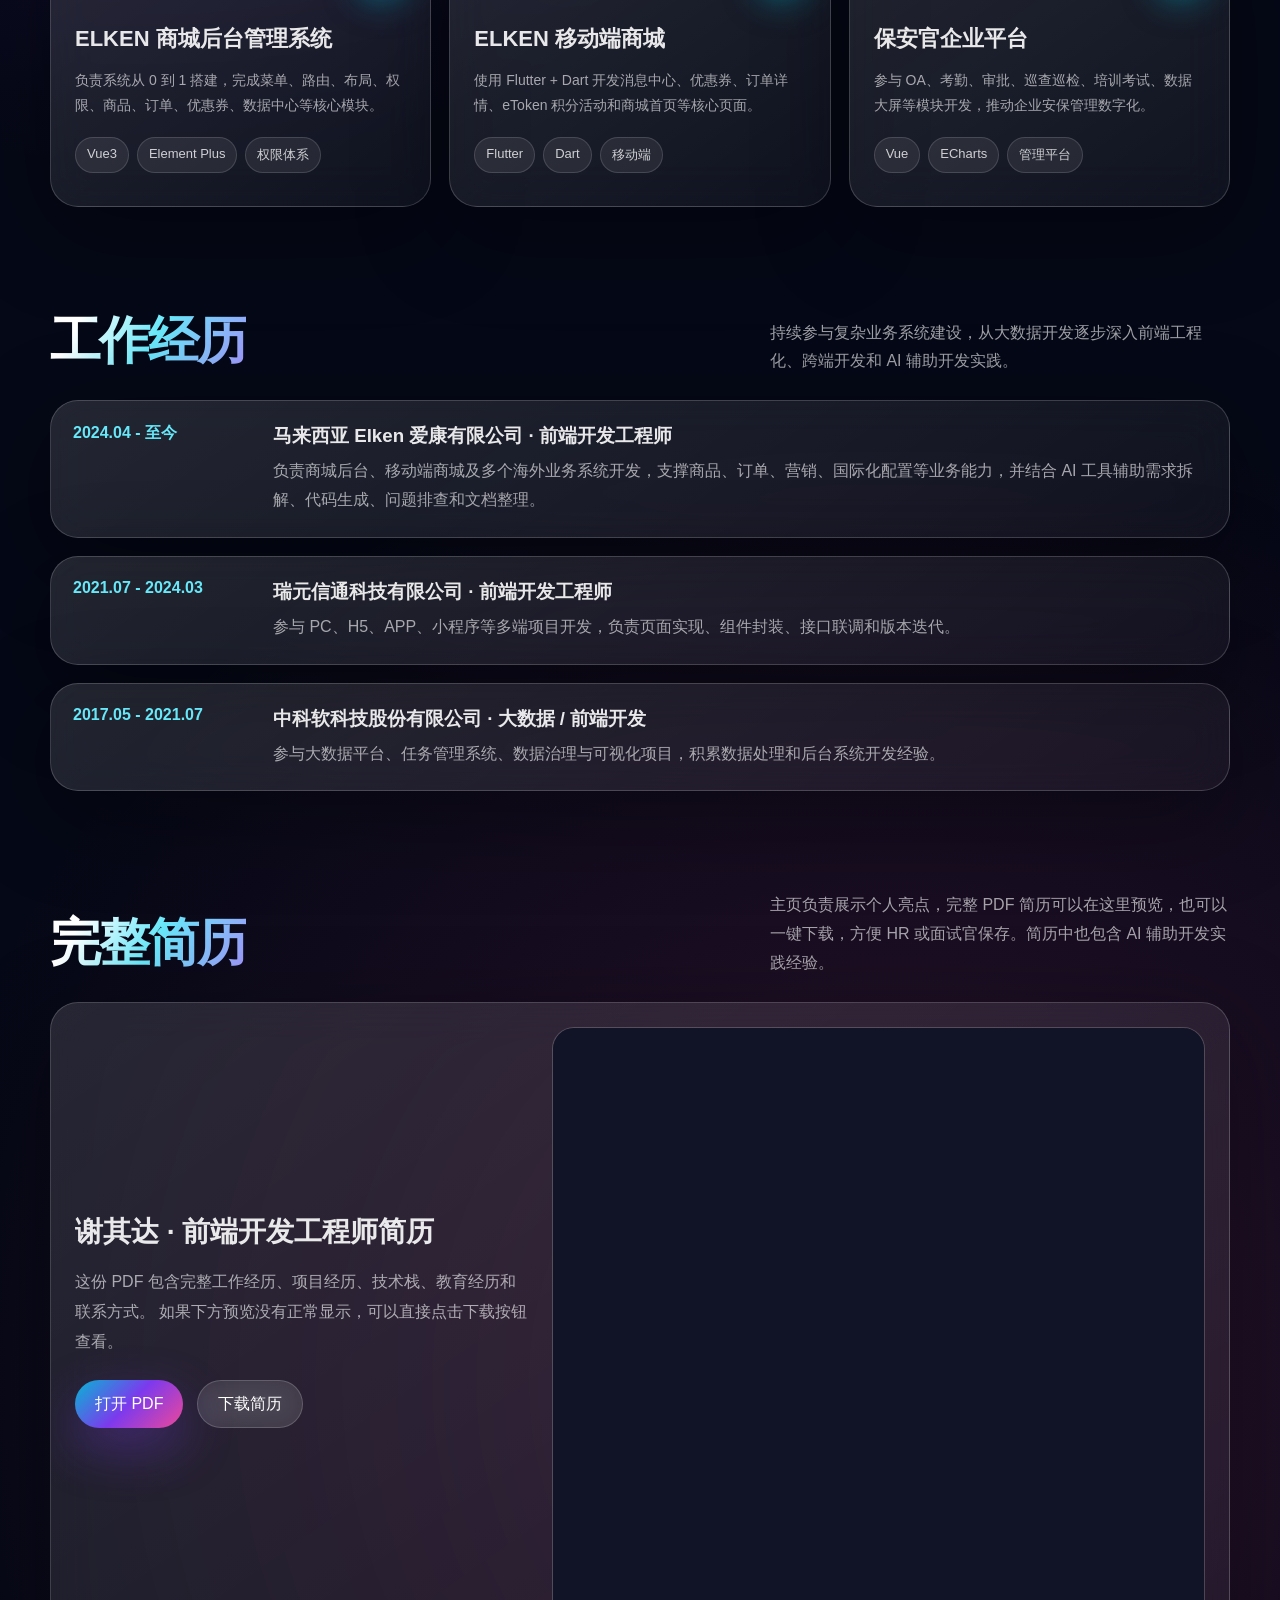
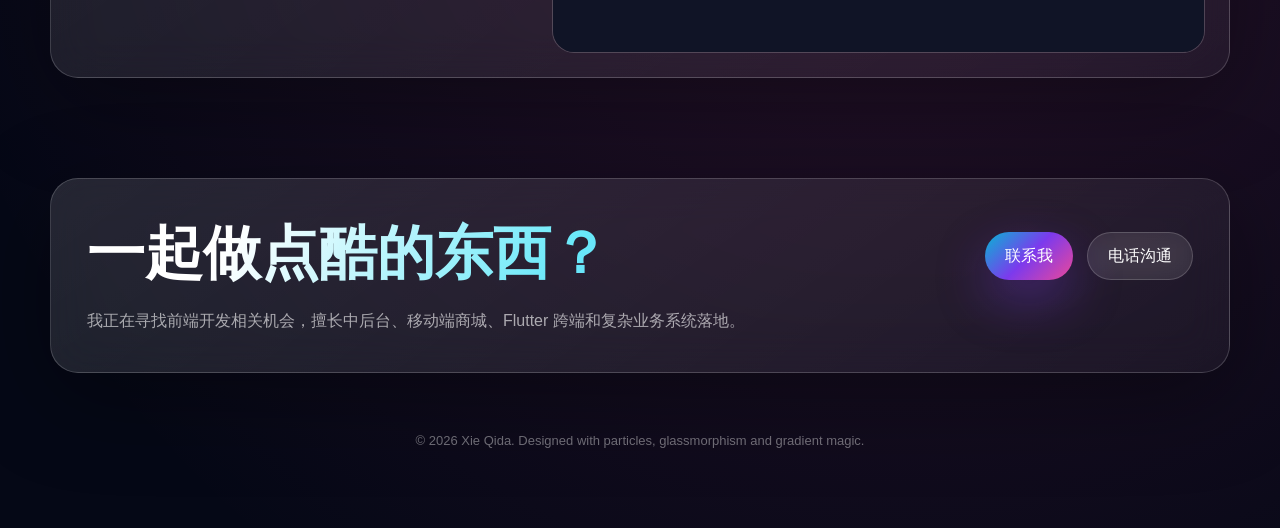
==== commit 9ed22904: "Update index.html" ====
--- a/index.html
+++ b/index.html
@@ -82,29 +82,140 @@
       padding: 28px 0 80px;
     }
 
+    .nav-placeholder {
+      display: none;
+      width: 100%;
+      pointer-events: none;
+    }
+
     .nav {
-      position: sticky;
-      top: 18px;
-      z-index: 10;
+      position: relative;
+      z-index: 100;
       display: flex;
       align-items: center;
       justify-content: space-between;
       gap: 18px;
       padding: 14px 18px;
       margin-bottom: 72px;
-      border: 1px solid var(--card-border);
       border-radius: 999px;
-      background: rgba(5, 8, 22, 0.55);
-      backdrop-filter: blur(18px);
-      box-shadow: 0 18px 60px rgba(0, 0, 0, 0.25);
+      background: rgba(5, 8, 22, 0.35);
+      border: 1px solid rgba(255, 255, 255, 0.1);
+      backdrop-filter: blur(12px);
+      -webkit-backdrop-filter: blur(12px);
+      box-shadow: 0 10px 30px rgba(0, 0, 0, 0.1);
+      transition:
+        width 0.55s cubic-bezier(0.4, 0, 0.2, 1),
+        top 0.55s cubic-bezier(0.4, 0, 0.2, 1),
+        padding 0.55s cubic-bezier(0.4, 0, 0.2, 1),
+        background 0.55s cubic-bezier(0.4, 0, 0.2, 1),
+        border-color 0.55s cubic-bezier(0.4, 0, 0.2, 1),
+        box-shadow 0.55s cubic-bezier(0.4, 0, 0.2, 1),
+        transform 0.55s cubic-bezier(0.4, 0, 0.2, 1),
+        opacity 0.55s ease;
+      overflow: hidden;
+      isolation: isolate;
+    }
+
+    /* 滚动到指定高度后：真正脱离文档流，固定到视口顶部 */
+    .nav.nav-fixed {
+      position: fixed;
+      top: 12px;
+      left: 50%;
+      width: min(1060px, calc(100% - 40px));
+      margin-bottom: 0;
+      animation: navDockIn 0.58s cubic-bezier(0.22, 1, 0.36, 1) both;
+    }
+
+    /* 固定后的科技感状态 */
+    .nav.nav-scrolled {
+      padding: 10px 18px;
+      background: rgba(5, 8, 22, 0.86);
+      backdrop-filter: blur(24px);
+      -webkit-backdrop-filter: blur(24px);
+      border-color: transparent;
+      box-shadow:
+        0 18px 40px rgba(0, 0, 0, 0.4),
+        0 0 0 1px rgba(124, 58, 237, 0.42),
+        0 0 20px rgba(6, 182, 212, 0.24),
+        0 0 35px rgba(236, 72, 153, 0.16);
+    }
+
+    @keyframes navDockIn {
+      0% {
+        opacity: 0.25;
+        transform: translateX(-50%) translateY(-18px) scale(0.96);
+        filter: blur(6px);
+      }
+      65% {
+        opacity: 1;
+        transform: translateX(-50%) translateY(2px) scale(0.99);
+        filter: blur(0);
+      }
+      100% {
+        opacity: 1;
+        transform: translateX(-50%) translateY(0) scale(0.985);
+        filter: blur(0);
+      }
+    }
+
+    .nav::before {
+      content: "";
+      position: absolute;
+      inset: 0;
+      background: linear-gradient(90deg, transparent, rgba(255, 255, 255, 0.12), transparent);
+      transform: translateX(-150%) skewX(-15deg);
+      pointer-events: none;
+      opacity: 0;
+      transition: opacity 0.4s ease;
+      z-index: -1;
+    }
+
+    .nav.nav-scrolled::before {
+      opacity: 1;
+      animation: navScan 4s linear infinite;
+    }
+
+    .nav::after {
+      content: "";
+      position: absolute;
+      inset: -1px;
+      border-radius: inherit;
+      padding: 1px;
+      background: linear-gradient(120deg, rgba(6, 182, 212, 0.55), rgba(124, 58, 237, 0.45), rgba(236, 72, 153, 0.45));
+      opacity: 0;
+      pointer-events: none;
+      transition: opacity 0.5s ease;
+      -webkit-mask:
+        linear-gradient(#000 0 0) content-box,
+        linear-gradient(#000 0 0);
+      -webkit-mask-composite: xor;
+      mask-composite: exclude;
+    }
+
+    .nav.nav-scrolled::after {
+      opacity: 1;
+      animation: navBreath 3.2s ease-in-out infinite;
+    }
+
+    @keyframes navScan {
+      0% { transform: translateX(-150%) skewX(-15deg); }
+      100% { transform: translateX(250%) skewX(-15deg); }
+    }
+
+    @keyframes navBreath {
+      0%, 100% { opacity: 0.45; filter: blur(0); }
+      50% { opacity: 0.95; filter: blur(0.3px); }
     }
 
     .logo {
+      position: relative;
+      z-index: 1;
       display: flex;
       align-items: center;
       gap: 10px;
       font-weight: 800;
       letter-spacing: 0.5px;
+      white-space: nowrap;
     }
 
     .logo-dot {
@@ -116,21 +227,55 @@
     }
 
     .nav-links {
+      position: relative;
+      z-index: 1;
       display: flex;
-      gap: 18px;
+      gap: 10px;
       align-items: center;
     }
 
     .nav-links a {
+      position: relative;
       color: var(--muted);
       text-decoration: none;
       font-size: 14px;
-      transition: 0.25s ease;
+      padding: 6px 12px;
+      border-radius: 999px;
+      transition:
+        color 0.3s ease,
+        background 0.3s ease,
+        text-shadow 0.3s ease,
+        transform 0.3s ease;
+      white-space: nowrap;
+    }
+
+    .nav-links a:hover,
+    .nav-links a.active {
+      color: #fff;
+      text-shadow: 0 0 16px rgba(6, 182, 212, 0.8);
+      background: rgba(255, 255, 255, 0.06);
     }
 
     .nav-links a:hover {
-      color: #fff;
-      text-shadow: 0 0 16px rgba(6, 182, 212, 0.7);
+      transform: translateY(-1px);
+    }
+
+    .nav-links a::after {
+      content: "";
+      position: absolute;
+      bottom: 3px;
+      left: 50%;
+      transform: translateX(-50%) scaleX(0);
+      width: 16px;
+      height: 2px;
+      border-radius: 2px;
+      background: linear-gradient(90deg, var(--secondary), var(--primary));
+      transition: transform 0.3s cubic-bezier(0.4, 0, 0.2, 1);
+      transform-origin: center;
+    }
+
+    .nav-links a.active::after {
+      transform: translateX(-50%) scaleX(1);
     }
 
     .hero {
@@ -363,6 +508,11 @@
       font-size: 13px;
     }
 
+    section,
+    header {
+      scroll-margin-top: 130px;
+    }
+
     section {
       margin-top: 100px;
     }
@@ -611,17 +761,36 @@
       }
 
       .nav {
+        top: 10px;
         border-radius: 24px;
         align-items: flex-start;
         flex-direction: column;
         margin-bottom: 46px;
+        padding: 12px;
+      }
+
+      .nav.nav-scrolled {
+        top: 8px;
+        padding: 10px 12px;
+        transform: none;
       }
 
       .nav-links {
         width: 100%;
-        justify-content: space-between;
-        gap: 10px;
-        flex-wrap: wrap;
+        justify-content: flex-start;
+        gap: 8px;
+        flex-wrap: nowrap;
+        overflow-x: auto;
+        padding-bottom: 4px;
+        scrollbar-width: none;
+      }
+
+      .nav-links::-webkit-scrollbar {
+        display: none;
+      }
+
+      .nav-links a {
+        flex: 0 0 auto;
       }
 
       h1 {
@@ -675,6 +844,7 @@
         <a href="#about">关于我</a>
         <a href="#skills">技术栈</a>
         <a href="#projects">项目</a>
+        <a href="#experience">经历</a>
         <a href="#resume">简历</a>
         <a href="#contact">联系</a>
       </div>
@@ -809,7 +979,7 @@
       </div>
     </section>
 
-    <section class="reveal">
+    <section id="experience" class="reveal">
       <div class="section-title">
         <h2 class="gradient-text">工作经历</h2>
         <p>持续参与复杂业务系统建设，从大数据开发逐步深入前端工程化、跨端开发和 AI 辅助开发实践。</p>
@@ -1002,6 +1172,139 @@
     }, { threshold: 0.14 });
 
     document.querySelectorAll('.reveal').forEach((el) => observer.observe(el));
+
+
+    // 导航栏：滚动到一定高度后真正 fixed 固定 + Scroll Spy 当前 Tab 高亮
+    const nav = document.querySelector('.nav');
+    const navLinks = Array.from(document.querySelectorAll('.nav-links a[href^="#"]'));
+    const navPlaceholder = document.createElement('div');
+    navPlaceholder.className = 'nav-placeholder';
+    nav.parentNode.insertBefore(navPlaceholder, nav);
+
+    const sectionMap = navLinks
+      .map((link) => {
+        const id = link.getAttribute('href').replace('#', '');
+        const section = document.getElementById(id);
+        return section ? { id, link, section } : null;
+      })
+      .filter(Boolean);
+
+    // 导航滚动多少后进入固定状态。你想更早固定就调小，比如 40；更晚就调大，比如 140。
+    const FIX_START = 90;
+
+    function getNavOffset() {
+      const navHeight = nav ? nav.offsetHeight : 0;
+      return navHeight + 34;
+    }
+
+    function setActiveLink(activeId) {
+      navLinks.forEach((link) => {
+        const linkId = link.getAttribute('href').replace('#', '');
+        const isActive = linkId === activeId;
+        link.classList.toggle('active', isActive);
+
+        // 移动端横向导航时，让当前 tab 自动出现在可视区域
+        if (isActive && window.innerWidth <= 640) {
+          link.scrollIntoView({ behavior: 'smooth', inline: 'center', block: 'nearest' });
+        }
+      });
+    }
+
+    function setNavFixed(shouldFixed) {
+      if (!nav) return;
+
+      if (shouldFixed) {
+        // 固定前先撑住原来的位置，避免页面突然上跳
+        navPlaceholder.style.display = 'block';
+        navPlaceholder.style.height = nav.offsetHeight + 72 + 'px';
+        nav.classList.add('nav-fixed', 'nav-scrolled');
+      } else {
+        nav.classList.remove('nav-fixed', 'nav-scrolled');
+        navPlaceholder.style.display = 'none';
+        navPlaceholder.style.height = '0px';
+      }
+    }
+
+    function updateNavState() {
+      if (!nav || !sectionMap.length) return;
+
+      const scrollY = window.pageYOffset || document.documentElement.scrollTop || 0;
+      setNavFixed(scrollY > FIX_START);
+
+      const checkLine = scrollY + getNavOffset() + 90;
+      let currentId = sectionMap[0].id;
+
+      sectionMap.forEach(({ id, section }) => {
+        if (section.offsetTop <= checkLine) {
+          currentId = id;
+        }
+      });
+
+      setActiveLink(currentId);
+    }
+
+    // 点击导航：平滑滚动到对应 section，并扣掉 fixed 导航高度
+    navLinks.forEach((link) => {
+      link.addEventListener('click', (e) => {
+        e.preventDefault();
+
+        const targetId = link.getAttribute('href').replace('#', '');
+        const target = document.getElementById(targetId);
+        if (!target) return;
+
+        // 点击时先让导航进入 fixed 状态，这样计算高度更稳定
+        setNavFixed(true);
+
+        const targetTop = target.getBoundingClientRect().top + window.pageYOffset - getNavOffset();
+
+        window.scrollTo({
+          top: Math.max(targetTop, 0),
+          behavior: 'smooth'
+        });
+
+        setActiveLink(targetId);
+
+        if (history.pushState) {
+          history.pushState(null, '', '#' + targetId);
+        }
+      });
+    });
+
+    let ticking = false;
+    window.addEventListener('scroll', () => {
+      if (!ticking) {
+        requestAnimationFrame(() => {
+          updateNavState();
+          ticking = false;
+        });
+        ticking = true;
+      }
+    }, { passive: true });
+
+    window.addEventListener('resize', () => {
+      // 重新计算占位高度，避免窗口变化后 fixed 导航遮挡或跳动
+      if (nav.classList.contains('nav-fixed')) {
+        navPlaceholder.style.height = nav.offsetHeight + 72 + 'px';
+      }
+      updateNavState();
+    });
+
+    window.addEventListener('load', () => {
+      updateNavState();
+
+      const hashId = window.location.hash.replace('#', '');
+      const hashTarget = hashId ? document.getElementById(hashId) : null;
+      if (hashTarget) {
+        setTimeout(() => {
+          setNavFixed(true);
+          const targetTop = hashTarget.getBoundingClientRect().top + window.pageYOffset - getNavOffset();
+          window.scrollTo({ top: Math.max(targetTop, 0), behavior: 'smooth' });
+          setActiveLink(hashId);
+        }, 80);
+      }
+    });
+
+    updateNavState();
   </script>
 </body>
 </html>
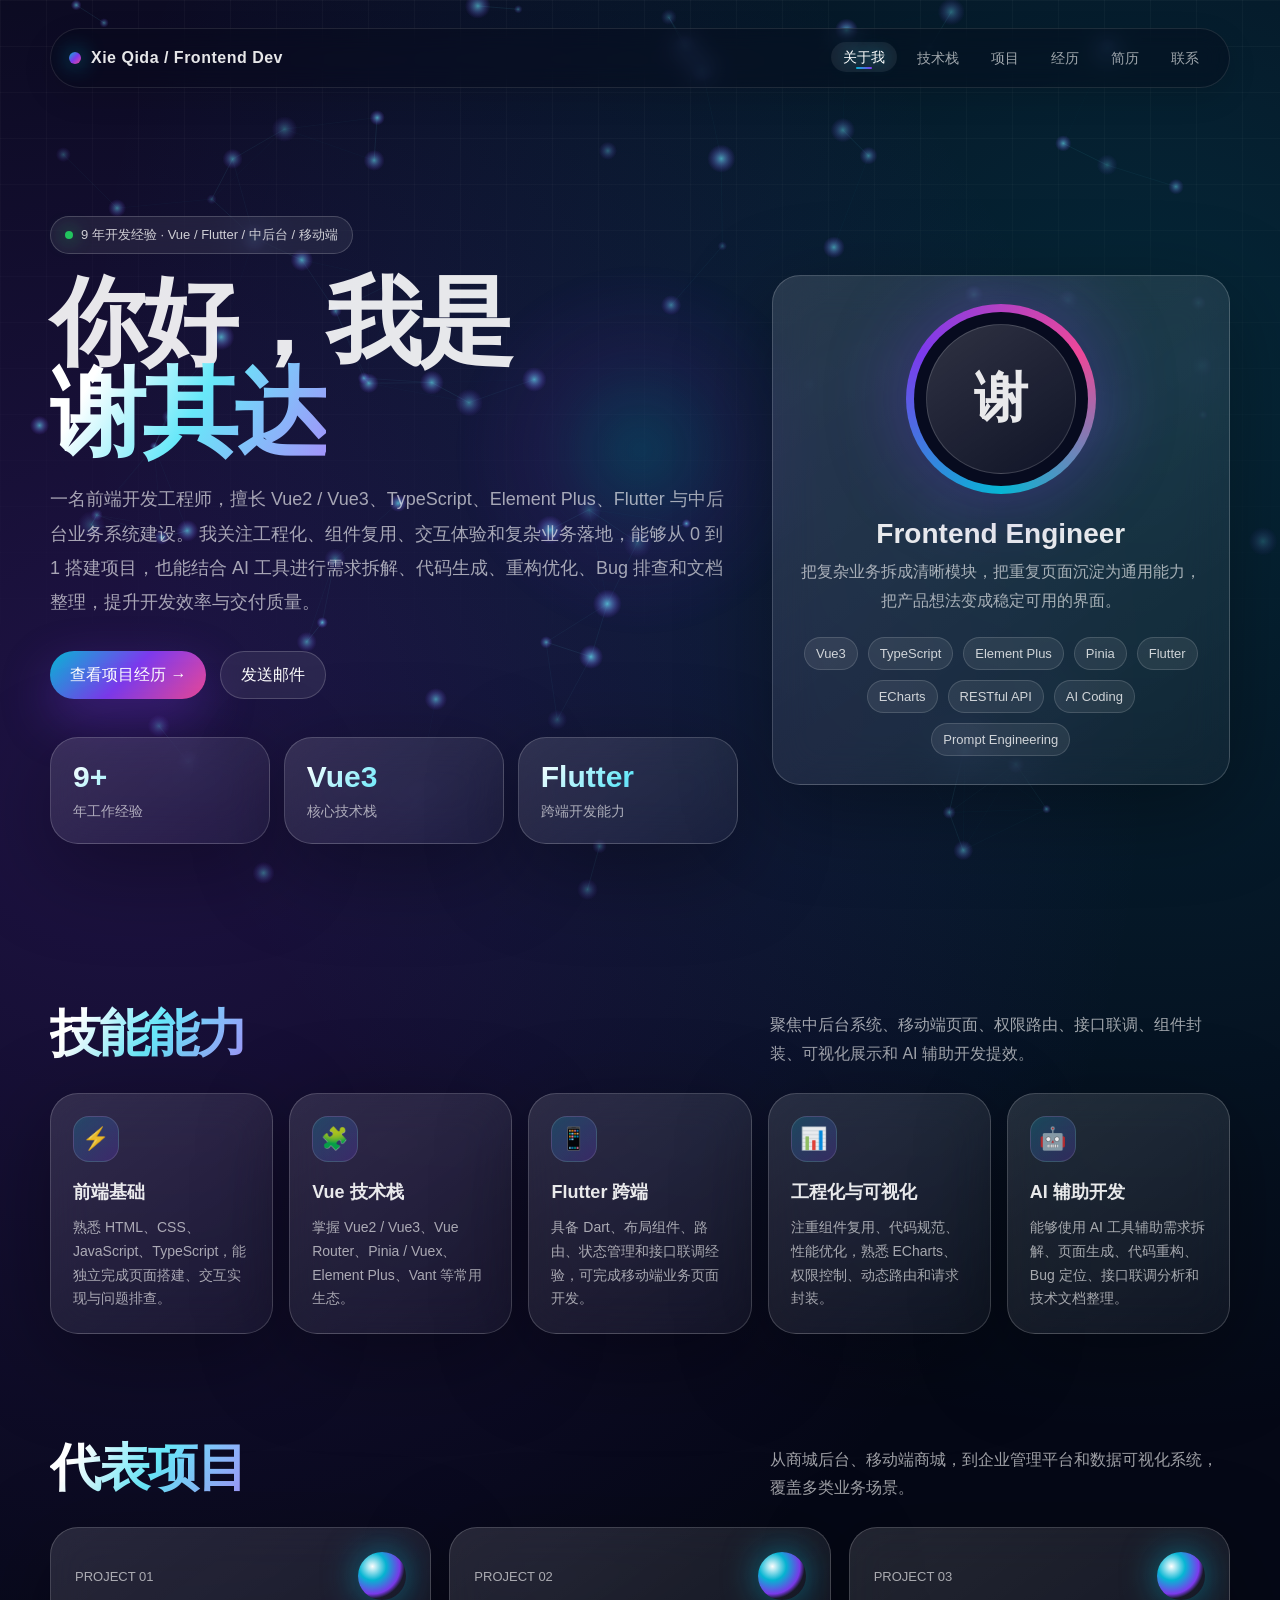
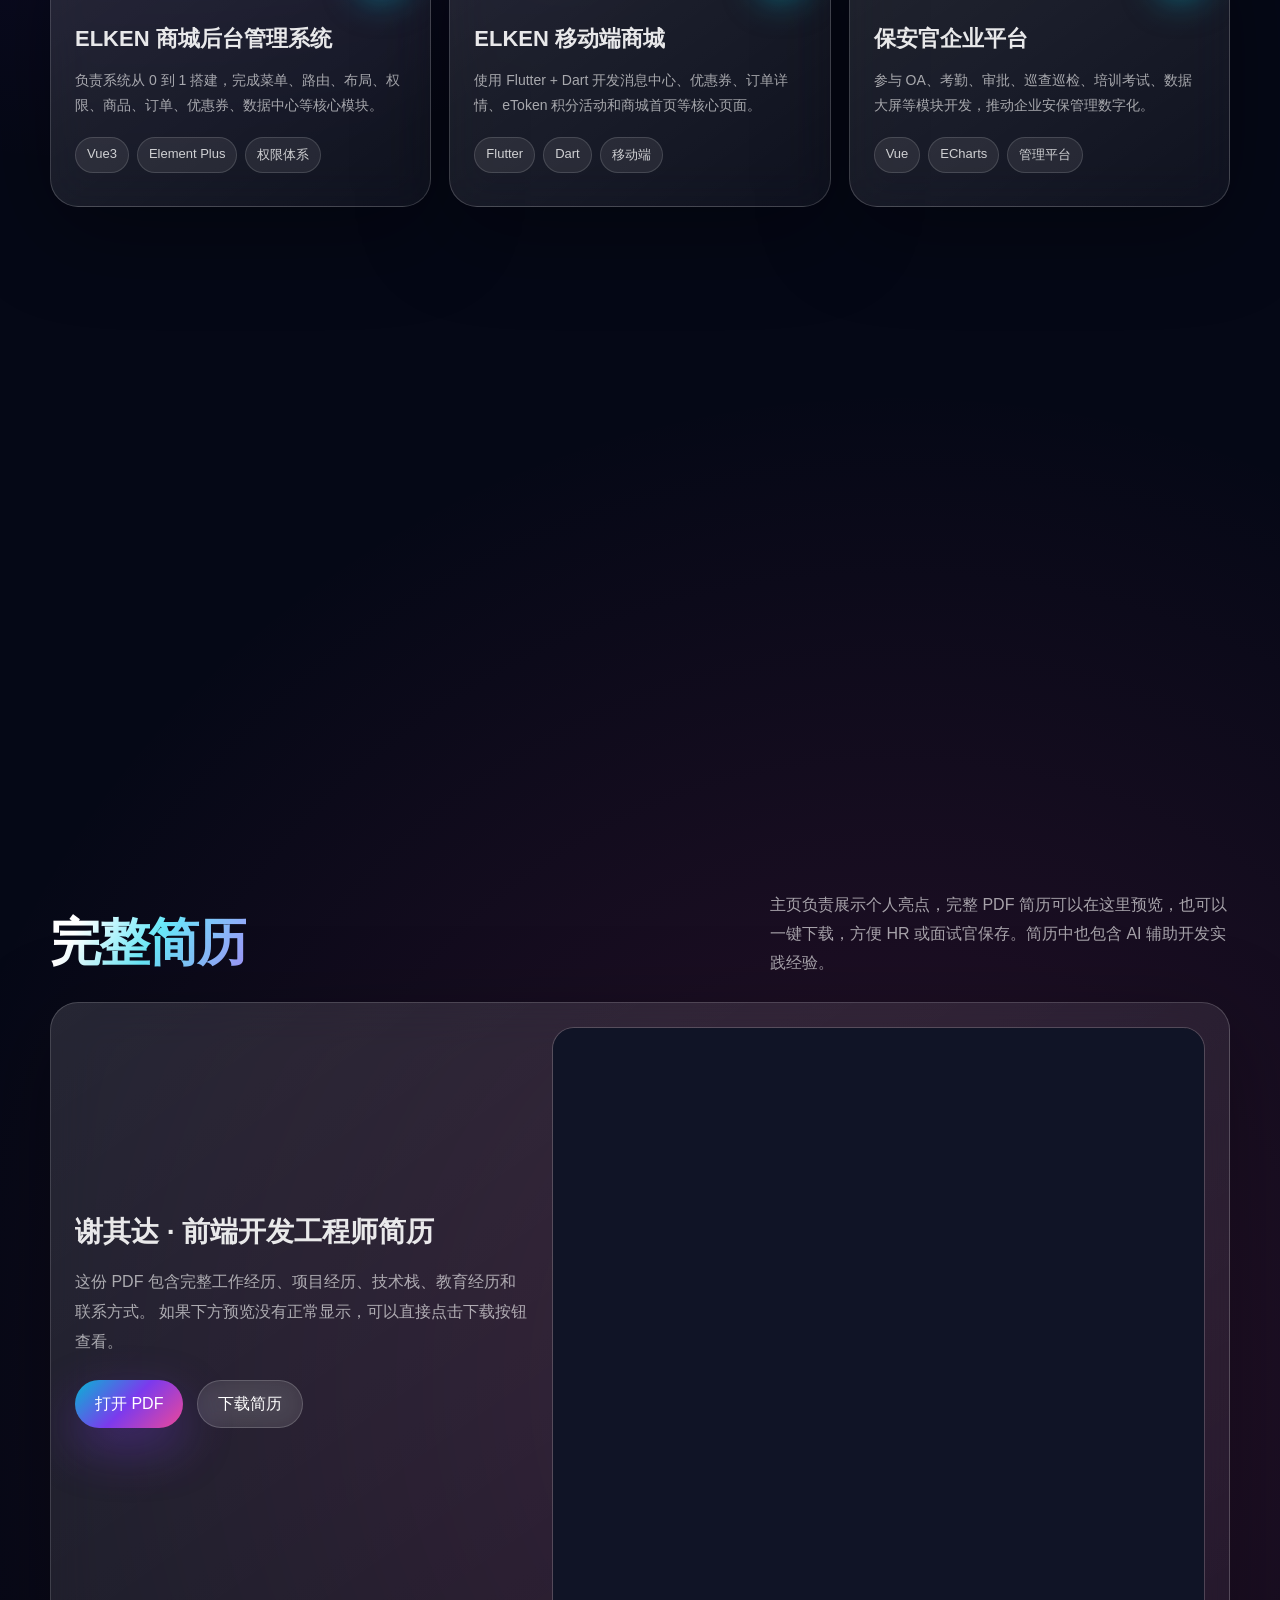
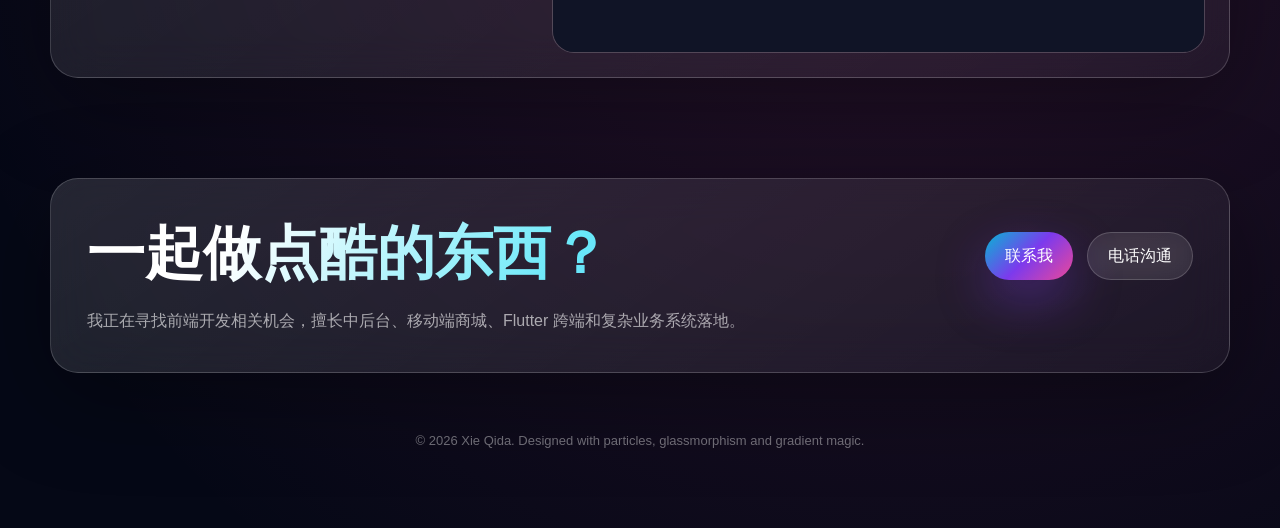
==== commit 37a4b73f: "Update index.html" ====
--- a/index.html
+++ b/index.html
@@ -82,80 +82,53 @@
       padding: 28px 0 80px;
     }
 
-    .nav-placeholder {
-      display: none;
-      width: 100%;
-      pointer-events: none;
-    }
-
-    .nav {
+    .nav-shell {
       position: relative;
       z-index: 100;
+      margin-bottom: 72px;
+    }
+
+    .nav {
+      --dock-progress: 0;
+      --nav-y: 28px;
+      --nav-bg-alpha: 0.35;
+      --nav-border-alpha: 0.1;
+      --nav-padding-y: 14px;
+      --nav-blur: 12px;
+      --nav-scale: 1;
+      --nav-shadow-alpha: 0.12;
+      --nav-glow-alpha: 0;
+      --nav-scan-alpha: 0;
+
+      position: fixed;
+      top: var(--nav-y);
+      left: 50%;
+      z-index: 100;
+      width: min(1180px, calc(100% - 40px));
       display: flex;
       align-items: center;
       justify-content: space-between;
       gap: 18px;
-      padding: 14px 18px;
-      margin-bottom: 72px;
+      padding: var(--nav-padding-y) 18px;
       border-radius: 999px;
-      background: rgba(5, 8, 22, 0.35);
-      border: 1px solid rgba(255, 255, 255, 0.1);
-      backdrop-filter: blur(12px);
-      -webkit-backdrop-filter: blur(12px);
-      box-shadow: 0 10px 30px rgba(0, 0, 0, 0.1);
+      background: rgba(5, 8, 22, var(--nav-bg-alpha));
+      border: 1px solid rgba(255, 255, 255, var(--nav-border-alpha));
+      backdrop-filter: blur(var(--nav-blur));
+      -webkit-backdrop-filter: blur(var(--nav-blur));
+      box-shadow:
+        0 10px 30px rgba(0, 0, 0, var(--nav-shadow-alpha)),
+        0 0 0 1px rgba(124, 58, 237, var(--nav-glow-alpha)),
+        0 0 24px rgba(6, 182, 212, calc(var(--nav-glow-alpha) * 0.55)),
+        0 0 42px rgba(236, 72, 153, calc(var(--nav-glow-alpha) * 0.38));
+      transform: translateX(-50%) scale(var(--nav-scale));
+      transform-origin: top center;
+      overflow: hidden;
+      will-change: top, transform, padding, background, box-shadow, backdrop-filter;
       transition:
-        width 0.55s cubic-bezier(0.4, 0, 0.2, 1),
-        top 0.55s cubic-bezier(0.4, 0, 0.2, 1),
-        padding 0.55s cubic-bezier(0.4, 0, 0.2, 1),
-        background 0.55s cubic-bezier(0.4, 0, 0.2, 1),
-        border-color 0.55s cubic-bezier(0.4, 0, 0.2, 1),
-        box-shadow 0.55s cubic-bezier(0.4, 0, 0.2, 1),
-        transform 0.55s cubic-bezier(0.4, 0, 0.2, 1),
-        opacity 0.55s ease;
-      overflow: hidden;
-      isolation: isolate;
-    }
-
-    /* 滚动到指定高度后：真正脱离文档流，固定到视口顶部 */
-    .nav.nav-fixed {
-      position: fixed;
-      top: 12px;
-      left: 50%;
-      width: min(1060px, calc(100% - 40px));
-      margin-bottom: 0;
-      animation: navDockIn 0.58s cubic-bezier(0.22, 1, 0.36, 1) both;
-    }
-
-    /* 固定后的科技感状态 */
-    .nav.nav-scrolled {
-      padding: 10px 18px;
-      background: rgba(5, 8, 22, 0.86);
-      backdrop-filter: blur(24px);
-      -webkit-backdrop-filter: blur(24px);
-      border-color: transparent;
-      box-shadow:
-        0 18px 40px rgba(0, 0, 0, 0.4),
-        0 0 0 1px rgba(124, 58, 237, 0.42),
-        0 0 20px rgba(6, 182, 212, 0.24),
-        0 0 35px rgba(236, 72, 153, 0.16);
-    }
-
-    @keyframes navDockIn {
-      0% {
-        opacity: 0.25;
-        transform: translateX(-50%) translateY(-18px) scale(0.96);
-        filter: blur(6px);
-      }
-      65% {
-        opacity: 1;
-        transform: translateX(-50%) translateY(2px) scale(0.99);
-        filter: blur(0);
-      }
-      100% {
-        opacity: 1;
-        transform: translateX(-50%) translateY(0) scale(0.985);
-        filter: blur(0);
-      }
+        background-color 120ms linear,
+        border-color 120ms linear,
+        box-shadow 120ms linear,
+        backdrop-filter 120ms linear;
     }
 
     .nav::before {
@@ -163,15 +136,9 @@
       position: absolute;
       inset: 0;
       background: linear-gradient(90deg, transparent, rgba(255, 255, 255, 0.12), transparent);
-      transform: translateX(-150%) skewX(-15deg);
+      transform: translateX(-140%) skewX(-15deg);
       pointer-events: none;
-      opacity: 0;
-      transition: opacity 0.4s ease;
-      z-index: -1;
-    }
-
-    .nav.nav-scrolled::before {
-      opacity: 1;
+      opacity: var(--nav-scan-alpha);
       animation: navScan 4s linear infinite;
     }
 
@@ -180,31 +147,16 @@
       position: absolute;
       inset: -1px;
       border-radius: inherit;
-      padding: 1px;
-      background: linear-gradient(120deg, rgba(6, 182, 212, 0.55), rgba(124, 58, 237, 0.45), rgba(236, 72, 153, 0.45));
-      opacity: 0;
       pointer-events: none;
-      transition: opacity 0.5s ease;
-      -webkit-mask:
-        linear-gradient(#000 0 0) content-box,
-        linear-gradient(#000 0 0);
-      -webkit-mask-composite: xor;
-      mask-composite: exclude;
-    }
-
-    .nav.nav-scrolled::after {
-      opacity: 1;
-      animation: navBreath 3.2s ease-in-out infinite;
+      opacity: calc(var(--dock-progress) * 0.72);
+      background: radial-gradient(circle at 20% 0%, rgba(6, 182, 212, 0.18), transparent 36%),
+                  radial-gradient(circle at 80% 0%, rgba(236, 72, 153, 0.16), transparent 34%);
+      mix-blend-mode: screen;
     }
 
     @keyframes navScan {
       0% { transform: translateX(-150%) skewX(-15deg); }
       100% { transform: translateX(250%) skewX(-15deg); }
-    }
-
-    @keyframes navBreath {
-      0%, 100% { opacity: 0.45; filter: blur(0); }
-      50% { opacity: 0.95; filter: blur(0.3px); }
     }
 
     .logo {
@@ -230,33 +182,38 @@
       position: relative;
       z-index: 1;
       display: flex;
-      gap: 10px;
+      gap: 8px;
       align-items: center;
+      justify-content: flex-end;
+      flex-wrap: wrap;
+      min-width: 0;
     }
 
     .nav-links a {
       position: relative;
+      flex: 0 0 auto;
       color: var(--muted);
       text-decoration: none;
       font-size: 14px;
-      padding: 6px 12px;
+      line-height: 1;
+      padding: 8px 12px;
       border-radius: 999px;
       transition:
-        color 0.3s ease,
-        background 0.3s ease,
-        text-shadow 0.3s ease,
-        transform 0.3s ease;
+        color 220ms ease,
+        background-color 220ms ease,
+        text-shadow 220ms ease,
+        transform 220ms ease;
       white-space: nowrap;
     }
 
     .nav-links a:hover,
     .nav-links a.active {
       color: #fff;
-      text-shadow: 0 0 16px rgba(6, 182, 212, 0.8);
-      background: rgba(255, 255, 255, 0.06);
-    }
-
-    .nav-links a:hover {
+      text-shadow: 0 0 16px rgba(6, 182, 212, 0.78);
+      background: rgba(255, 255, 255, 0.07);
+    }
+
+    .nav-links a.active {
       transform: translateY(-1px);
     }
 
@@ -265,13 +222,13 @@
       position: absolute;
       bottom: 3px;
       left: 50%;
-      transform: translateX(-50%) scaleX(0);
       width: 16px;
       height: 2px;
-      border-radius: 2px;
+      border-radius: 999px;
       background: linear-gradient(90deg, var(--secondary), var(--primary));
-      transition: transform 0.3s cubic-bezier(0.4, 0, 0.2, 1);
+      transform: translateX(-50%) scaleX(0);
       transform-origin: center;
+      transition: transform 260ms cubic-bezier(0.22, 1, 0.36, 1);
     }
 
     .nav-links a.active::after {
@@ -508,9 +465,9 @@
       font-size: 13px;
     }
 
-    section,
-    header {
-      scroll-margin-top: 130px;
+    header[id],
+    section[id] {
+      scroll-margin-top: calc(var(--nav-height, 84px) + 24px);
     }
 
     section {
@@ -760,37 +717,33 @@
         padding-top: 14px;
       }
 
+      .nav-shell {
+        margin-bottom: 46px;
+      }
+
       .nav {
-        top: 10px;
+        width: calc(100% - 24px);
         border-radius: 24px;
         align-items: flex-start;
         flex-direction: column;
-        margin-bottom: 46px;
-        padding: 12px;
-      }
-
-      .nav.nav-scrolled {
-        top: 8px;
-        padding: 10px 12px;
-        transform: none;
+        gap: 12px;
+      }
+
+      .logo {
+        font-size: 13px;
       }
 
       .nav-links {
         width: 100%;
-        justify-content: flex-start;
+        justify-content: space-between;
         gap: 8px;
-        flex-wrap: nowrap;
-        overflow-x: auto;
-        padding-bottom: 4px;
-        scrollbar-width: none;
-      }
-
-      .nav-links::-webkit-scrollbar {
-        display: none;
+        flex-wrap: wrap;
+        overflow: visible;
       }
 
       .nav-links a {
-        flex: 0 0 auto;
+        font-size: 13px;
+        padding: 8px 10px;
       }
 
       h1 {
@@ -835,8 +788,9 @@
   <div class="cursor-glow" id="cursorGlow"></div>
 
   <main class="page">
-    <nav class="nav glass-card">
-      <div class="logo">
+    <div class="nav-shell" id="navShell">
+      <nav class="nav" id="siteNav">
+        <div class="logo">
         <span class="logo-dot"></span>
         <span>Xie Qida / Frontend Dev</span>
       </div>
@@ -844,11 +798,12 @@
         <a href="#about">关于我</a>
         <a href="#skills">技术栈</a>
         <a href="#projects">项目</a>
-        <a href="#experience">经历</a>
-        <a href="#resume">简历</a>
+          <a href="#experience">经历</a>
+          <a href="#resume">简历</a>
         <a href="#contact">联系</a>
-      </div>
-    </nav>
+        </div>
+      </nav>
+    </div>
 
     <header class="hero" id="about">
       <div class="hero-copy reveal">
@@ -1173,138 +1128,133 @@
 
     document.querySelectorAll('.reveal').forEach((el) => observer.observe(el));
 
-
-    // 导航栏：滚动到一定高度后真正 fixed 固定 + Scroll Spy 当前 Tab 高亮
-    const nav = document.querySelector('.nav');
-    const navLinks = Array.from(document.querySelectorAll('.nav-links a[href^="#"]'));
-    const navPlaceholder = document.createElement('div');
-    navPlaceholder.className = 'nav-placeholder';
-    nav.parentNode.insertBefore(navPlaceholder, nav);
-
-    const sectionMap = navLinks
-      .map((link) => {
-        const id = link.getAttribute('href').replace('#', '');
-        const section = document.getElementById(id);
-        return section ? { id, link, section } : null;
-      })
+    // 平滑固定导航 + Scroll Spy
+    const navShell = document.getElementById('navShell');
+    const siteNav = document.getElementById('siteNav');
+    const navLinks = Array.from(document.querySelectorAll('.nav-links a'));
+    const targetSections = navLinks
+      .map((link) => document.getElementById(link.getAttribute('href').slice(1)))
       .filter(Boolean);
 
-    // 导航滚动多少后进入固定状态。你想更早固定就调小，比如 40；更晚就调大，比如 140。
-    const FIX_START = 90;
-
-    function getNavOffset() {
-      const navHeight = nav ? nav.offsetHeight : 0;
-      return navHeight + 34;
-    }
-
-    function setActiveLink(activeId) {
+    let navHeight = 0;
+    let activeLock = false;
+    let scrollRaf = 0;
+
+    const clamp = (value, min, max) => Math.min(Math.max(value, min), max);
+    const lerp = (from, to, progress) => from + (to - from) * progress;
+
+    function measureNav() {
+      navHeight = siteNav.offsetHeight;
+      navShell.style.height = navHeight + 'px';
+      document.documentElement.style.setProperty('--nav-height', navHeight + 'px');
+    }
+
+    function setActiveLink(id) {
       navLinks.forEach((link) => {
-        const linkId = link.getAttribute('href').replace('#', '');
-        const isActive = linkId === activeId;
-        link.classList.toggle('active', isActive);
-
-        // 移动端横向导航时，让当前 tab 自动出现在可视区域
-        if (isActive && window.innerWidth <= 640) {
-          link.scrollIntoView({ behavior: 'smooth', inline: 'center', block: 'nearest' });
+        link.classList.toggle('active', link.getAttribute('href') === '#' + id);
+      });
+    }
+
+    function updateNavDock() {
+      const shellRect = navShell.getBoundingClientRect();
+      const dockTop = window.innerWidth <= 640 ? 8 : 12;
+      const naturalTop = shellRect.top;
+      const currentTop = Math.max(dockTop, naturalTop);
+
+      // 样式进度用滚动距离控制，位置用 Math.max 平滑贴顶；没有动画切换，所以不会闪一下。
+      const progress = clamp(window.scrollY / 120, 0, 1);
+
+      siteNav.style.setProperty('--nav-y', currentTop + 'px');
+      siteNav.style.setProperty('--dock-progress', progress.toFixed(3));
+      siteNav.style.setProperty('--nav-bg-alpha', lerp(0.35, 0.86, progress).toFixed(3));
+      siteNav.style.setProperty('--nav-border-alpha', lerp(0.10, 0.02, progress).toFixed(3));
+      siteNav.style.setProperty('--nav-padding-y', lerp(14, 10, progress).toFixed(2) + 'px');
+      siteNav.style.setProperty('--nav-blur', lerp(12, 24, progress).toFixed(2) + 'px');
+      siteNav.style.setProperty('--nav-scale', lerp(1, 0.985, progress).toFixed(4));
+      siteNav.style.setProperty('--nav-shadow-alpha', lerp(0.12, 0.40, progress).toFixed(3));
+      siteNav.style.setProperty('--nav-glow-alpha', lerp(0, 0.42, progress).toFixed(3));
+      siteNav.style.setProperty('--nav-scan-alpha', lerp(0, 1, Math.max(0, (progress - 0.35) / 0.65)).toFixed(3));
+    }
+
+    function updateScrollSpy() {
+      if (activeLock) return;
+
+      const checkLine = window.scrollY + navHeight + 42;
+      let currentId = targetSections[0]?.id;
+
+      targetSections.forEach((section) => {
+        if (section.offsetTop <= checkLine) {
+          currentId = section.id;
         }
       });
-    }
-
-    function setNavFixed(shouldFixed) {
-      if (!nav) return;
-
-      if (shouldFixed) {
-        // 固定前先撑住原来的位置，避免页面突然上跳
-        navPlaceholder.style.display = 'block';
-        navPlaceholder.style.height = nav.offsetHeight + 72 + 'px';
-        nav.classList.add('nav-fixed', 'nav-scrolled');
-      } else {
-        nav.classList.remove('nav-fixed', 'nav-scrolled');
-        navPlaceholder.style.display = 'none';
-        navPlaceholder.style.height = '0px';
-      }
-    }
-
-    function updateNavState() {
-      if (!nav || !sectionMap.length) return;
-
-      const scrollY = window.pageYOffset || document.documentElement.scrollTop || 0;
-      setNavFixed(scrollY > FIX_START);
-
-      const checkLine = scrollY + getNavOffset() + 90;
-      let currentId = sectionMap[0].id;
-
-      sectionMap.forEach(({ id, section }) => {
-        if (section.offsetTop <= checkLine) {
-          currentId = id;
-        }
-      });
-
-      setActiveLink(currentId);
-    }
-
-    // 点击导航：平滑滚动到对应 section，并扣掉 fixed 导航高度
+
+      if (window.innerHeight + window.scrollY >= document.documentElement.scrollHeight - 8) {
+        currentId = targetSections[targetSections.length - 1]?.id;
+      }
+
+      if (currentId) setActiveLink(currentId);
+    }
+
+    function onScrollFrame() {
+      scrollRaf = 0;
+      updateNavDock();
+      updateScrollSpy();
+    }
+
+    function requestNavUpdate() {
+      if (!scrollRaf) {
+        scrollRaf = requestAnimationFrame(onScrollFrame);
+      }
+    }
+
     navLinks.forEach((link) => {
       link.addEventListener('click', (e) => {
+        const id = link.getAttribute('href').slice(1);
+        const target = document.getElementById(id);
+        if (!target) return;
+
         e.preventDefault();
-
-        const targetId = link.getAttribute('href').replace('#', '');
-        const target = document.getElementById(targetId);
-        if (!target) return;
-
-        // 点击时先让导航进入 fixed 状态，这样计算高度更稳定
-        setNavFixed(true);
-
-        const targetTop = target.getBoundingClientRect().top + window.pageYOffset - getNavOffset();
-
+        activeLock = true;
+        setActiveLink(id);
+
+        const extraGap = 22;
+        const targetTop = target.offsetTop - navHeight - extraGap;
         window.scrollTo({
-          top: Math.max(targetTop, 0),
+          top: Math.max(0, targetTop),
           behavior: 'smooth'
         });
 
-        setActiveLink(targetId);
-
-        if (history.pushState) {
-          history.pushState(null, '', '#' + targetId);
-        }
+        history.replaceState(null, '', '#' + id);
+
+        window.clearTimeout(link._activeTimer);
+        link._activeTimer = window.setTimeout(() => {
+          activeLock = false;
+          updateScrollSpy();
+        }, 650);
       });
     });
 
-    let ticking = false;
-    window.addEventListener('scroll', () => {
-      if (!ticking) {
+    window.addEventListener('scroll', requestNavUpdate, { passive: true });
+    window.addEventListener('resize', () => {
+      measureNav();
+      requestNavUpdate();
+    });
+
+    measureNav();
+    updateNavDock();
+    updateScrollSpy();
+
+    // 页面带 hash 打开时，也要扣掉固定导航高度
+    if (window.location.hash) {
+      const target = document.getElementById(window.location.hash.slice(1));
+      if (target) {
         requestAnimationFrame(() => {
-          updateNavState();
-          ticking = false;
+          measureNav();
+          window.scrollTo({ top: Math.max(0, target.offsetTop - navHeight - 22) });
         });
-        ticking = true;
-      }
-    }, { passive: true });
-
-    window.addEventListener('resize', () => {
-      // 重新计算占位高度，避免窗口变化后 fixed 导航遮挡或跳动
-      if (nav.classList.contains('nav-fixed')) {
-        navPlaceholder.style.height = nav.offsetHeight + 72 + 'px';
-      }
-      updateNavState();
-    });
-
-    window.addEventListener('load', () => {
-      updateNavState();
-
-      const hashId = window.location.hash.replace('#', '');
-      const hashTarget = hashId ? document.getElementById(hashId) : null;
-      if (hashTarget) {
-        setTimeout(() => {
-          setNavFixed(true);
-          const targetTop = hashTarget.getBoundingClientRect().top + window.pageYOffset - getNavOffset();
-          window.scrollTo({ top: Math.max(targetTop, 0), behavior: 'smooth' });
-          setActiveLink(hashId);
-        }, 80);
-      }
-    });
-
-    updateNavState();
+      }
+    }
+
   </script>
 </body>
 </html>
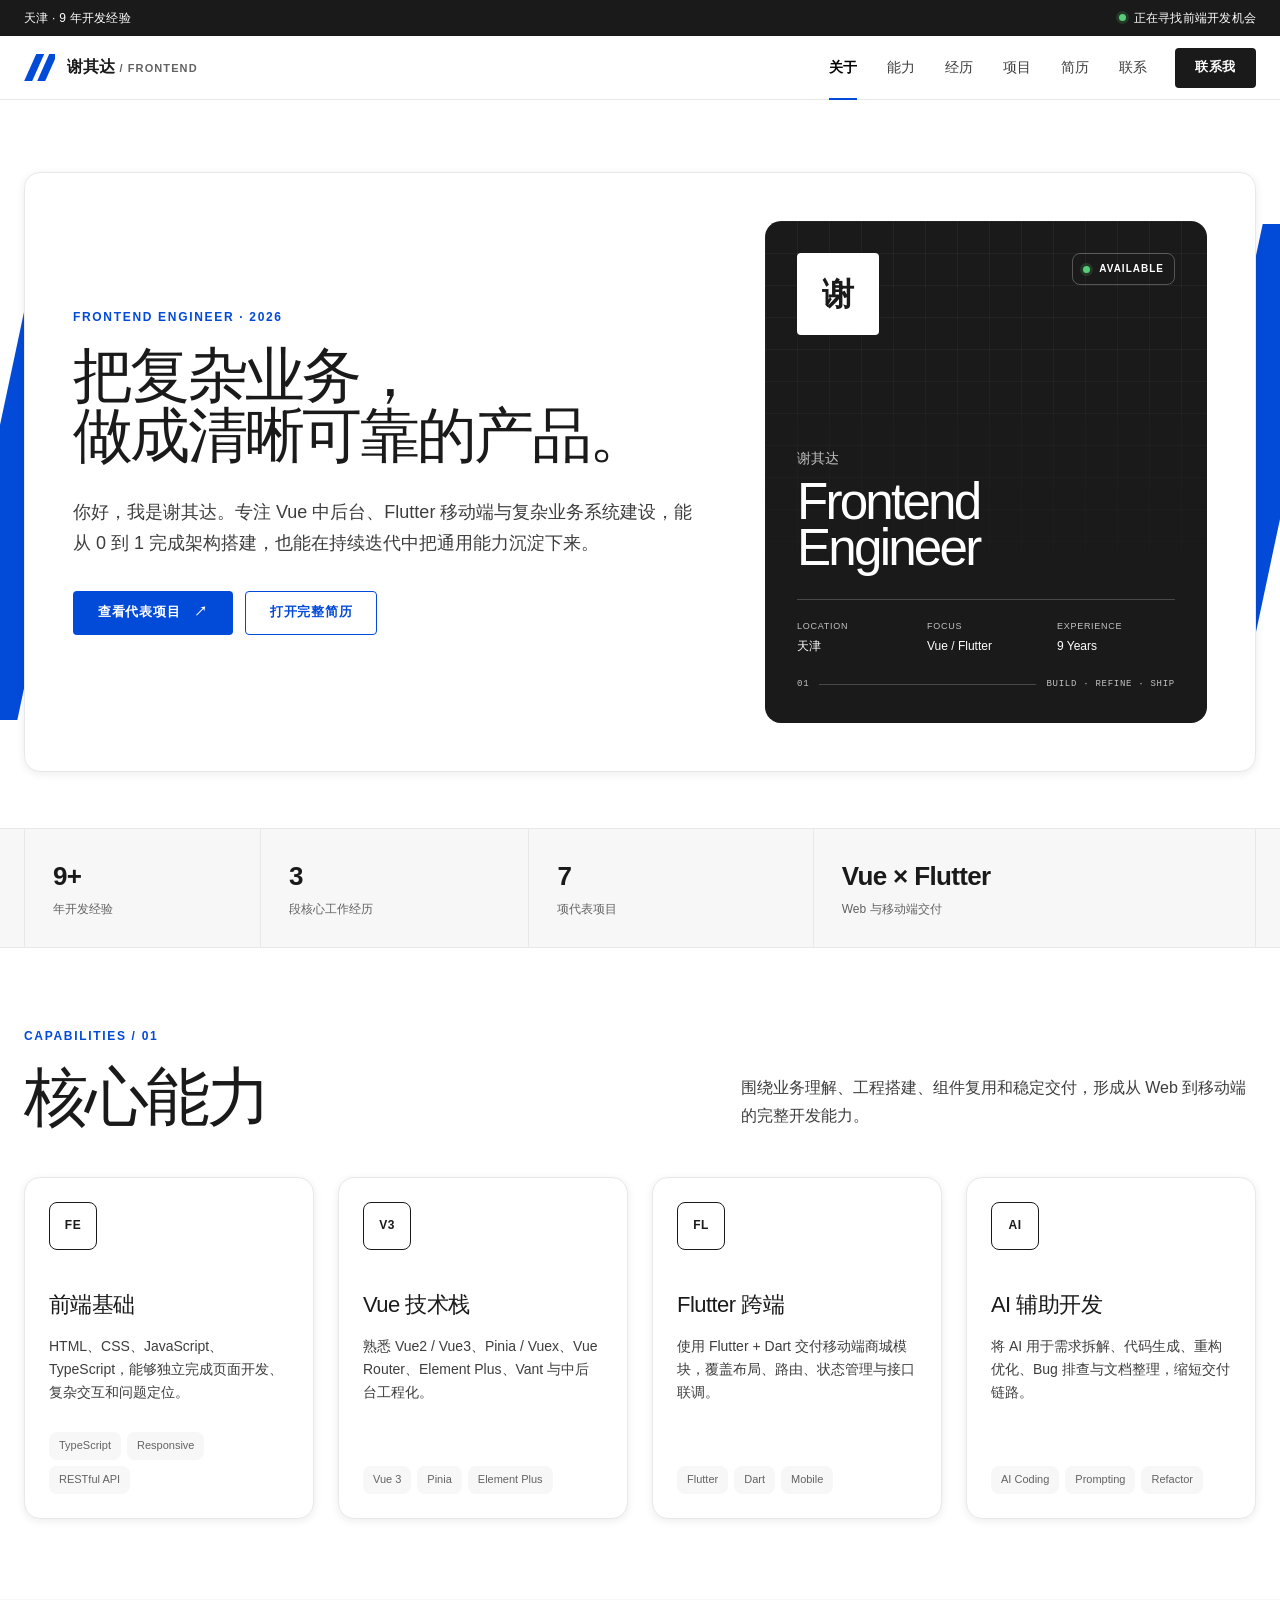
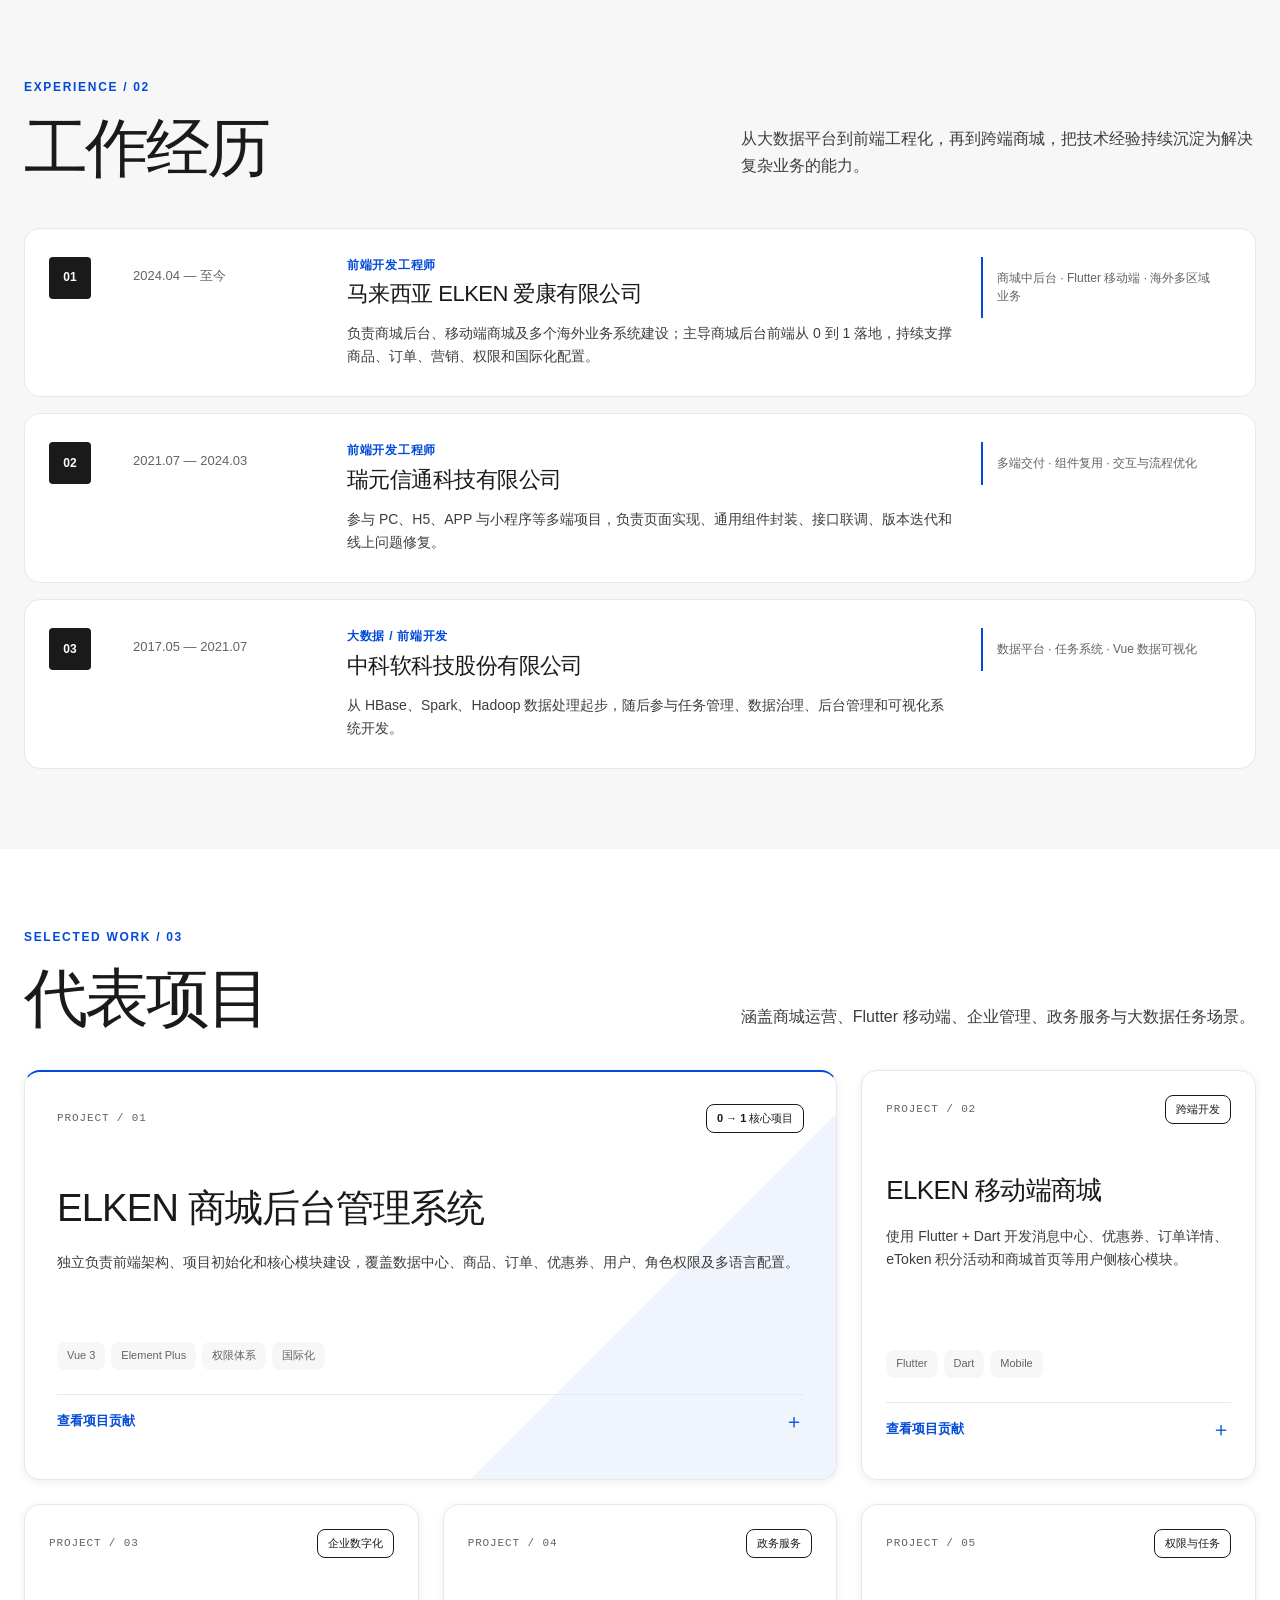
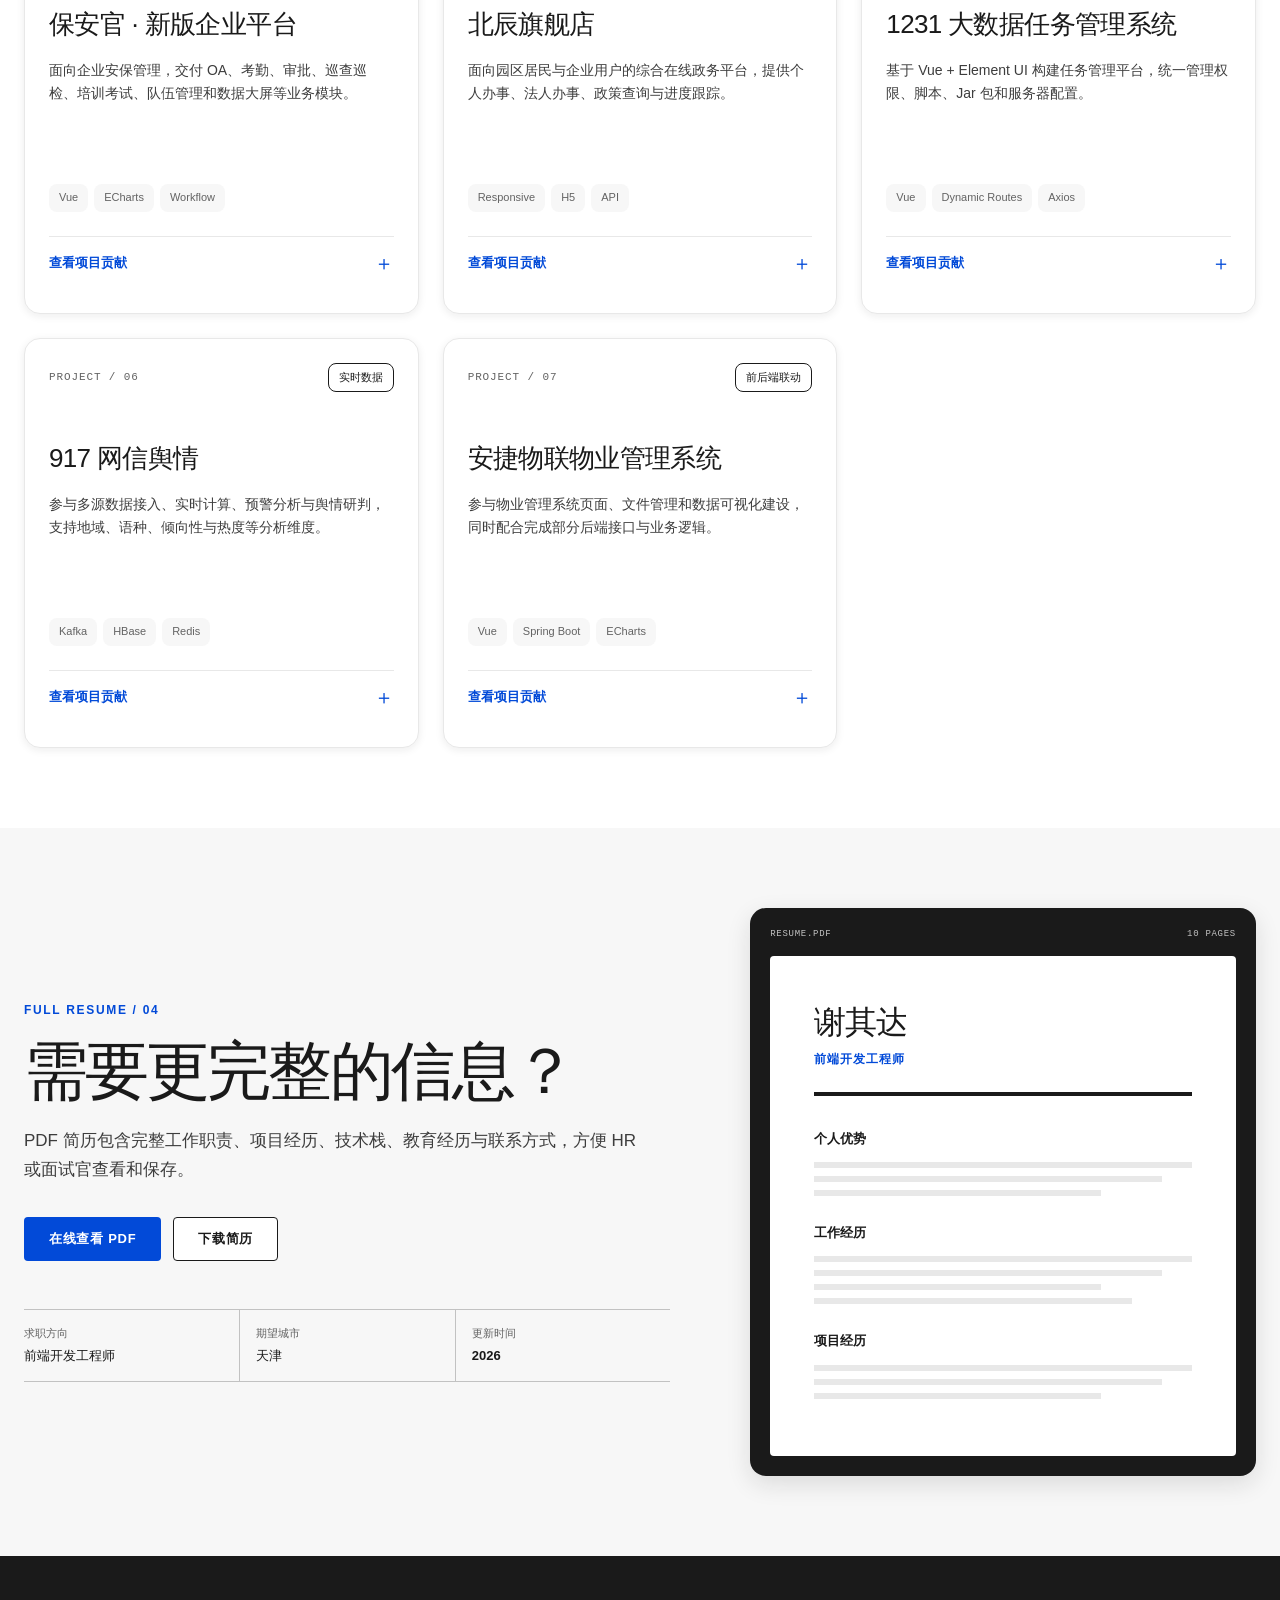
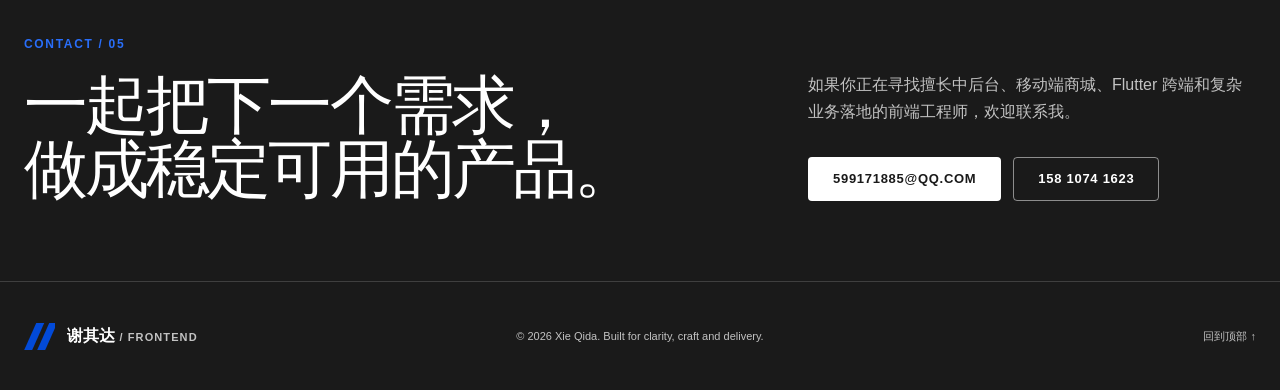
==== commit ae58f527: "Redesign frontend resume portfolio" ====
--- a/index.html
+++ b/index.html
@@ -1,1260 +1,248 @@
-<!DOCTYPE html>
-<html lang="zh-CN">
-<head>
-  <meta charset="UTF-8" />
-  <meta name="viewport" content="width=device-width, initial-scale=1.0" />
-  <title>谢其达｜前端开发工程师</title>
-  <style>
-    * {
-      margin: 0;
-      padding: 0;
-      box-sizing: border-box;
-    }
-
-    :root {
-      --bg: #050816;
-      --card: rgba(255, 255, 255, 0.08);
-      --card-border: rgba(255, 255, 255, 0.18);
-      --text: rgba(255, 255, 255, 0.9);
-      --muted: rgba(255, 255, 255, 0.62);
-      --primary: #7c3aed;
-      --secondary: #06b6d4;
-      --pink: #ec4899;
-      --green: #22c55e;
-      --orange: #f97316;
-    }
-
-    html {
-      scroll-behavior: smooth;
-    }
-
-    body {
-      min-height: 100vh;
-      font-family: Inter, "PingFang SC", "Microsoft YaHei", Arial, sans-serif;
-      color: var(--text);
-      background:
-        radial-gradient(circle at 10% 20%, rgba(124, 58, 237, 0.22), transparent 32%),
-        radial-gradient(circle at 90% 10%, rgba(6, 182, 212, 0.18), transparent 30%),
-        radial-gradient(circle at 70% 80%, rgba(236, 72, 153, 0.16), transparent 32%),
-        var(--bg);
-      overflow-x: hidden;
-    }
-
-    body::before {
-      content: "";
-      position: fixed;
-      inset: 0;
-      pointer-events: none;
-      background-image:
-        linear-gradient(rgba(255, 255, 255, 0.035) 1px, transparent 1px),
-        linear-gradient(90deg, rgba(255, 255, 255, 0.035) 1px, transparent 1px);
-      background-size: 46px 46px;
-      mask-image: linear-gradient(to bottom, rgba(0,0,0,0.9), transparent 85%);
-      z-index: 0;
-    }
-
-    #particles {
-      position: fixed;
-      inset: 0;
-      z-index: 1;
-      pointer-events: none;
-    }
-
-    .cursor-glow {
-      position: fixed;
-      width: 420px;
-      height: 420px;
-      border-radius: 50%;
-      background: radial-gradient(circle, rgba(6, 182, 212, 0.2), rgba(124, 58, 237, 0.08), transparent 64%);
-      transform: translate(-50%, -50%);
-      pointer-events: none;
-      z-index: 2;
-      filter: blur(8px);
-      transition: width 0.25s ease, height 0.25s ease, opacity 0.25s ease;
-      opacity: 0.9;
-    }
-
-    .page {
-      position: relative;
-      z-index: 3;
-      width: min(1180px, calc(100% - 40px));
-      margin: 0 auto;
-      padding: 28px 0 80px;
-    }
-
-    .nav-shell {
-      position: relative;
-      z-index: 100;
-      margin-bottom: 72px;
-    }
-
-    .nav {
-      --dock-progress: 0;
-      --nav-y: 28px;
-      --nav-bg-alpha: 0.35;
-      --nav-border-alpha: 0.1;
-      --nav-padding-y: 14px;
-      --nav-blur: 12px;
-      --nav-scale: 1;
-      --nav-shadow-alpha: 0.12;
-      --nav-glow-alpha: 0;
-      --nav-scan-alpha: 0;
-
-      position: fixed;
-      top: var(--nav-y);
-      left: 50%;
-      z-index: 100;
-      width: min(1180px, calc(100% - 40px));
-      display: flex;
-      align-items: center;
-      justify-content: space-between;
-      gap: 18px;
-      padding: var(--nav-padding-y) 18px;
-      border-radius: 999px;
-      background: rgba(5, 8, 22, var(--nav-bg-alpha));
-      border: 1px solid rgba(255, 255, 255, var(--nav-border-alpha));
-      backdrop-filter: blur(var(--nav-blur));
-      -webkit-backdrop-filter: blur(var(--nav-blur));
-      box-shadow:
-        0 10px 30px rgba(0, 0, 0, var(--nav-shadow-alpha)),
-        0 0 0 1px rgba(124, 58, 237, var(--nav-glow-alpha)),
-        0 0 24px rgba(6, 182, 212, calc(var(--nav-glow-alpha) * 0.55)),
-        0 0 42px rgba(236, 72, 153, calc(var(--nav-glow-alpha) * 0.38));
-      transform: translateX(-50%) scale(var(--nav-scale));
-      transform-origin: top center;
-      overflow: hidden;
-      will-change: top, transform, padding, background, box-shadow, backdrop-filter;
-      transition:
-        background-color 120ms linear,
-        border-color 120ms linear,
-        box-shadow 120ms linear,
-        backdrop-filter 120ms linear;
-    }
-
-    .nav::before {
-      content: "";
-      position: absolute;
-      inset: 0;
-      background: linear-gradient(90deg, transparent, rgba(255, 255, 255, 0.12), transparent);
-      transform: translateX(-140%) skewX(-15deg);
-      pointer-events: none;
-      opacity: var(--nav-scan-alpha);
-      animation: navScan 4s linear infinite;
-    }
-
-    .nav::after {
-      content: "";
-      position: absolute;
-      inset: -1px;
-      border-radius: inherit;
-      pointer-events: none;
-      opacity: calc(var(--dock-progress) * 0.72);
-      background: radial-gradient(circle at 20% 0%, rgba(6, 182, 212, 0.18), transparent 36%),
-                  radial-gradient(circle at 80% 0%, rgba(236, 72, 153, 0.16), transparent 34%);
-      mix-blend-mode: screen;
-    }
-
-    @keyframes navScan {
-      0% { transform: translateX(-150%) skewX(-15deg); }
-      100% { transform: translateX(250%) skewX(-15deg); }
-    }
-
-    .logo {
-      position: relative;
-      z-index: 1;
-      display: flex;
-      align-items: center;
-      gap: 10px;
-      font-weight: 800;
-      letter-spacing: 0.5px;
-      white-space: nowrap;
-    }
-
-    .logo-dot {
-      width: 12px;
-      height: 12px;
-      border-radius: 50%;
-      background: linear-gradient(135deg, var(--secondary), var(--primary), var(--pink));
-      box-shadow: 0 0 22px rgba(6, 182, 212, 0.9);
-    }
-
-    .nav-links {
-      position: relative;
-      z-index: 1;
-      display: flex;
-      gap: 8px;
-      align-items: center;
-      justify-content: flex-end;
-      flex-wrap: wrap;
-      min-width: 0;
-    }
-
-    .nav-links a {
-      position: relative;
-      flex: 0 0 auto;
-      color: var(--muted);
-      text-decoration: none;
-      font-size: 14px;
-      line-height: 1;
-      padding: 8px 12px;
-      border-radius: 999px;
-      transition:
-        color 220ms ease,
-        background-color 220ms ease,
-        text-shadow 220ms ease,
-        transform 220ms ease;
-      white-space: nowrap;
-    }
-
-    .nav-links a:hover,
-    .nav-links a.active {
-      color: #fff;
-      text-shadow: 0 0 16px rgba(6, 182, 212, 0.78);
-      background: rgba(255, 255, 255, 0.07);
-    }
-
-    .nav-links a.active {
-      transform: translateY(-1px);
-    }
-
-    .nav-links a::after {
-      content: "";
-      position: absolute;
-      bottom: 3px;
-      left: 50%;
-      width: 16px;
-      height: 2px;
-      border-radius: 999px;
-      background: linear-gradient(90deg, var(--secondary), var(--primary));
-      transform: translateX(-50%) scaleX(0);
-      transform-origin: center;
-      transition: transform 260ms cubic-bezier(0.22, 1, 0.36, 1);
-    }
-
-    .nav-links a.active::after {
-      transform: translateX(-50%) scaleX(1);
-    }
-
-    .hero {
-      display: grid;
-      grid-template-columns: 1.2fr 0.8fr;
-      gap: 34px;
-      align-items: center;
-      min-height: calc(100vh - 160px);
-    }
-
-    .badge {
-      display: inline-flex;
-      align-items: center;
-      gap: 8px;
-      padding: 9px 14px;
-      border: 1px solid rgba(255, 255, 255, 0.18);
-      border-radius: 999px;
-      background: rgba(255, 255, 255, 0.07);
-      backdrop-filter: blur(16px);
-      color: rgba(255, 255, 255, 0.78);
-      font-size: 13px;
-      margin-bottom: 22px;
-    }
-
-    .badge span {
-      width: 8px;
-      height: 8px;
-      border-radius: 50%;
-      background: var(--green);
-      box-shadow: 0 0 18px var(--green);
-    }
-
-    h1 {
-      font-size: clamp(48px, 8vw, 96px);
-      line-height: 0.95;
-      letter-spacing: -4px;
-      margin-bottom: 24px;
-    }
-
-    .gradient-text {
-      background: linear-gradient(120deg, #fff 8%, #67e8f9 26%, #a78bfa 52%, #f0abfc 74%, #fff 92%);
-      background-size: 220% auto;
-      -webkit-background-clip: text;
-      background-clip: text;
-      color: transparent;
-      animation: shine 5s ease-in-out infinite;
-    }
-
-    @keyframes shine {
-      0%, 100% { background-position: 0% center; }
-      50% { background-position: 100% center; }
-    }
-
-    .hero-desc {
-      max-width: 690px;
-      color: var(--muted);
-      font-size: 18px;
-      line-height: 1.9;
-      margin-bottom: 32px;
-    }
-
-    .actions {
-      display: flex;
-      gap: 14px;
-      flex-wrap: wrap;
-      margin-bottom: 38px;
-    }
-
-    .btn {
-      position: relative;
-      display: inline-flex;
-      align-items: center;
-      justify-content: center;
-      gap: 10px;
-      min-height: 48px;
-      padding: 0 20px;
-      border-radius: 999px;
-      border: 1px solid rgba(255, 255, 255, 0.18);
-      color: #fff;
-      text-decoration: none;
-      overflow: hidden;
-      transition: 0.28s ease;
-      background: rgba(255, 255, 255, 0.08);
-      backdrop-filter: blur(14px);
-    }
-
-    .btn.primary {
-      border: none;
-      background: linear-gradient(135deg, var(--secondary), var(--primary), var(--pink));
-      box-shadow: 0 20px 50px rgba(124, 58, 237, 0.35);
-    }
-
-    .btn::before {
-      content: "";
-      position: absolute;
-      inset: 0;
-      background: linear-gradient(120deg, transparent, rgba(255,255,255,0.35), transparent);
-      transform: translateX(-120%);
-      transition: 0.55s ease;
-    }
-
-    .btn:hover {
-      transform: translateY(-3px);
-      box-shadow: 0 18px 48px rgba(6, 182, 212, 0.25);
-    }
-
-    .btn:hover::before {
-      transform: translateX(120%);
-    }
-
-    .stats {
-      display: grid;
-      grid-template-columns: repeat(3, minmax(0, 1fr));
-      gap: 14px;
-    }
-
-    .glass-card {
-      position: relative;
-      border: 1px solid var(--card-border);
-      background: linear-gradient(145deg, rgba(255,255,255,0.12), rgba(255,255,255,0.045));
-      backdrop-filter: blur(22px);
-      border-radius: 28px;
-      box-shadow: 0 24px 90px rgba(0, 0, 0, 0.35);
-      overflow: hidden;
-    }
-
-    .glass-card::before {
-      content: "";
-      position: absolute;
-      inset: 0;
-      background: radial-gradient(circle at var(--mx, 50%) var(--my, 50%), rgba(255,255,255,0.18), transparent 32%);
-      opacity: 0;
-      transition: opacity 0.25s ease;
-      pointer-events: none;
-    }
-
-    .glass-card:hover::before {
-      opacity: 1;
-    }
-
-    .stat-card {
-      padding: 22px;
-    }
-
-    .stat-card strong {
-      display: block;
-      font-size: 30px;
-      margin-bottom: 8px;
-      background: linear-gradient(135deg, #fff, #67e8f9, #c084fc);
-      -webkit-background-clip: text;
-      color: transparent;
-    }
-
-    .stat-card span {
-      color: var(--muted);
-      font-size: 14px;
-    }
-
-    .profile-card {
-      padding: 28px;
-      transform-style: preserve-3d;
-      animation: float 6s ease-in-out infinite;
-    }
-
-    @keyframes float {
-      0%, 100% { transform: translateY(0); }
-      50% { transform: translateY(-14px); }
-    }
-
-    .avatar-wrap {
-      position: relative;
-      width: 190px;
-      height: 190px;
-      margin: 0 auto 24px;
-      border-radius: 50%;
-      display: grid;
-      place-items: center;
-      background: conic-gradient(from 180deg, var(--secondary), var(--primary), var(--pink), var(--secondary));
-      box-shadow: 0 0 80px rgba(124, 58, 237, 0.35);
-    }
-
-    .avatar-wrap::after {
-      content: "";
-      position: absolute;
-      inset: 8px;
-      border-radius: inherit;
-      background: #070b1f;
-    }
-
-    .avatar {
-      position: relative;
-      z-index: 1;
-      width: 150px;
-      height: 150px;
-      border-radius: 50%;
-      display: grid;
-      place-items: center;
-      font-size: 54px;
-      font-weight: 900;
-      background: linear-gradient(145deg, rgba(255,255,255,0.16), rgba(255,255,255,0.04));
-      border: 1px solid rgba(255,255,255,0.16);
-    }
-
-    .profile-card h2 {
-      text-align: center;
-      font-size: 28px;
-      margin-bottom: 8px;
-    }
-
-    .profile-card p {
-      text-align: center;
-      color: var(--muted);
-      line-height: 1.8;
-      margin-bottom: 22px;
-    }
-
-    .tech-cloud {
-      display: flex;
-      flex-wrap: wrap;
-      justify-content: center;
-      gap: 10px;
-    }
-
-    .tag {
-      padding: 8px 11px;
-      border-radius: 999px;
-      color: rgba(255,255,255,0.78);
-      background: rgba(255,255,255,0.08);
-      border: 1px solid rgba(255,255,255,0.14);
-      font-size: 13px;
-    }
-
-    header[id],
-    section[id] {
-      scroll-margin-top: calc(var(--nav-height, 84px) + 24px);
-    }
-
-    section {
-      margin-top: 100px;
-    }
-
-    .section-title {
-      display: flex;
-      align-items: end;
-      justify-content: space-between;
-      gap: 20px;
-      margin-bottom: 24px;
-    }
-
-    .section-title h2 {
-      font-size: clamp(30px, 4vw, 52px);
-      letter-spacing: -2px;
-    }
-
-    .section-title p {
-      color: var(--muted);
-      max-width: 460px;
-      line-height: 1.8;
-    }
-
-    .skills-grid {
-      display: grid;
-      grid-template-columns: repeat(5, minmax(0, 1fr));
-      gap: 16px;
-    }
-
-    .skill-card {
-      min-height: 190px;
-      padding: 22px;
-      transition: 0.3s ease;
-    }
-
-    .skill-card:hover {
-      transform: translateY(-8px);
-      border-color: rgba(103, 232, 249, 0.5);
-    }
-
-    .skill-icon {
-      width: 46px;
-      height: 46px;
-      display: grid;
-      place-items: center;
-      border-radius: 16px;
-      margin-bottom: 18px;
-      font-size: 22px;
-      background: linear-gradient(135deg, rgba(6,182,212,0.22), rgba(124,58,237,0.22));
-      border: 1px solid rgba(255,255,255,0.12);
-    }
-
-    .skill-card h3 {
-      margin-bottom: 12px;
-      font-size: 18px;
-    }
-
-    .skill-card p {
-      color: var(--muted);
-      line-height: 1.7;
-      font-size: 14px;
-    }
-
-    .projects {
-      display: grid;
-      grid-template-columns: repeat(3, minmax(0, 1fr));
-      gap: 18px;
-    }
-
-    .project-card {
-      min-height: 280px;
-      padding: 24px;
-      transition: 0.32s ease;
-    }
-
-    .project-card:hover {
-      transform: translateY(-10px) scale(1.01);
-      border-color: rgba(192, 132, 252, 0.55);
-    }
-
-    .project-top {
-      display: flex;
-      justify-content: space-between;
-      align-items: center;
-      margin-bottom: 24px;
-    }
-
-    .project-no {
-      font-size: 13px;
-      color: var(--muted);
-    }
-
-    .project-orb {
-      width: 48px;
-      height: 48px;
-      border-radius: 50%;
-      background: radial-gradient(circle at 30% 30%, #fff, var(--secondary), var(--primary) 58%, transparent 68%);
-      box-shadow: 0 0 35px rgba(6, 182, 212, 0.55);
-    }
-
-    .project-card h3 {
-      font-size: 22px;
-      margin-bottom: 14px;
-    }
-
-    .project-card p {
-      color: var(--muted);
-      line-height: 1.75;
-      margin-bottom: 20px;
-      font-size: 14px;
-    }
-
-    .project-tags {
-      display: flex;
-      gap: 8px;
-      flex-wrap: wrap;
-    }
-
-    .timeline {
-      position: relative;
-      display: grid;
-      gap: 18px;
-    }
-
-    .timeline-item {
-      display: grid;
-      grid-template-columns: 180px 1fr;
-      gap: 20px;
-      padding: 22px;
-    }
-
-    .time {
-      color: #67e8f9;
-      font-weight: 800;
-    }
-
-    .timeline-item h3 {
-      margin-bottom: 8px;
-    }
-
-    .timeline-item p {
-      color: var(--muted);
-      line-height: 1.8;
-    }
-
-    .resume-card {
-      padding: 24px;
-      display: grid;
-      grid-template-columns: 0.82fr 1.18fr;
-      gap: 24px;
-      align-items: stretch;
-    }
-
-    .resume-info {
-      display: flex;
-      flex-direction: column;
-      justify-content: center;
-      min-height: 420px;
-    }
-
-    .resume-info h3 {
-      font-size: 28px;
-      margin-bottom: 16px;
-    }
-
-    .resume-info p {
-      color: var(--muted);
-      line-height: 1.85;
-      margin-bottom: 24px;
-    }
-
-    .pdf-preview {
-      min-height: 620px;
-      border-radius: 22px;
-      overflow: hidden;
-      border: 1px solid rgba(255, 255, 255, 0.14);
-      background: rgba(255, 255, 255, 0.06);
-    }
-
-    .pdf-preview iframe {
-      width: 100%;
-      height: 100%;
-      min-height: 620px;
-      border: 0;
-      background: #101426;
-    }
-
-    .contact-card {
-      padding: 36px;
-      display: grid;
-      grid-template-columns: 1fr auto;
-      gap: 24px;
-      align-items: center;
-    }
-
-    .contact-card h2 {
-      font-size: clamp(30px, 5vw, 58px);
-      margin-bottom: 14px;
-    }
-
-    .contact-card p {
-      color: var(--muted);
-      line-height: 1.8;
-    }
-
-    .footer {
-      margin-top: 60px;
-      text-align: center;
-      color: rgba(255, 255, 255, 0.42);
-      font-size: 13px;
-    }
-
-    .reveal {
-      opacity: 0;
-      transform: translateY(28px);
-      transition: 0.7s ease;
-    }
-
-    .reveal.show {
-      opacity: 1;
-      transform: translateY(0);
-    }
-
-    @media (max-width: 920px) {
-      .hero,
-      .resume-card,
-      .contact-card {
-        grid-template-columns: 1fr;
-      }
-
-      .profile-card {
-        max-width: 520px;
-        margin: 0 auto;
-      }
-
-      .skills-grid,
-      .projects {
-        grid-template-columns: repeat(2, minmax(0, 1fr));
-      }
-    }
-
-    @media (max-width: 640px) {
-      .page {
-        width: min(100% - 24px, 1180px);
-        padding-top: 14px;
-      }
-
-      .nav-shell {
-        margin-bottom: 46px;
-      }
-
-      .nav {
-        width: calc(100% - 24px);
-        border-radius: 24px;
-        align-items: flex-start;
-        flex-direction: column;
-        gap: 12px;
-      }
-
-      .logo {
-        font-size: 13px;
-      }
-
-      .nav-links {
-        width: 100%;
-        justify-content: space-between;
-        gap: 8px;
-        flex-wrap: wrap;
-        overflow: visible;
-      }
-
-      .nav-links a {
-        font-size: 13px;
-        padding: 8px 10px;
-      }
-
-      h1 {
-        letter-spacing: -2px;
-      }
-
-      .hero-desc {
-        font-size: 16px;
-      }
-
-      .stats,
-      .skills-grid,
-      .projects {
-        grid-template-columns: 1fr;
-      }
-
-      .timeline-item {
-        grid-template-columns: 1fr;
-      }
-
-      .resume-info {
-        min-height: auto;
-      }
-
-      .pdf-preview,
-      .pdf-preview iframe {
-        min-height: 520px;
-      }
-
-      .section-title {
-        display: block;
-      }
-
-      .section-title p {
-        margin-top: 12px;
-      }
-    }
-  </style>
-</head>
-<body>
-  <canvas id="particles"></canvas>
-  <div class="cursor-glow" id="cursorGlow"></div>
-
-  <main class="page">
-    <div class="nav-shell" id="navShell">
-      <nav class="nav" id="siteNav">
-        <div class="logo">
-        <span class="logo-dot"></span>
-        <span>Xie Qida / Frontend Dev</span>
-      </div>
-      <div class="nav-links">
-        <a href="#about">关于我</a>
-        <a href="#skills">技术栈</a>
-        <a href="#projects">项目</a>
-          <a href="#experience">经历</a>
-          <a href="#resume">简历</a>
-        <a href="#contact">联系</a>
-        </div>
-      </nav>
-    </div>
-
-    <header class="hero" id="about">
-      <div class="hero-copy reveal">
-        <div class="badge"><span></span> 9 年开发经验 · Vue / Flutter / 中后台 / 移动端</div>
-        <h1>
-          你好，我是<br />
-          <span class="gradient-text">谢其达</span>
-        </h1>
-        <p class="hero-desc">
-          一名前端开发工程师，擅长 Vue2 / Vue3、TypeScript、Element Plus、Flutter 与中后台业务系统建设。
-          我关注工程化、组件复用、交互体验和复杂业务落地，能够从 0 到 1 搭建项目，也能结合 AI 工具进行需求拆解、代码生成、重构优化、Bug 排查和文档整理，提升开发效率与交付质量。
-        </p>
-        <div class="actions">
-          <a class="btn primary" href="#projects">查看项目经历 →</a>
-          <a class="btn" href="mailto:599171885@qq.com">发送邮件</a>
-        </div>
-        <div class="stats">
-          <div class="glass-card stat-card">
-            <strong>9+</strong>
-            <span>年工作经验</span>
-          </div>
-          <div class="glass-card stat-card">
-            <strong>Vue3</strong>
-            <span>核心技术栈</span>
-          </div>
-          <div class="glass-card stat-card">
-            <strong>Flutter</strong>
-            <span>跨端开发能力</span>
-          </div>
-        </div>
-      </div>
-
-      <aside class="profile-card glass-card reveal">
-        <div class="avatar-wrap">
-          <div class="avatar">谢</div>
-        </div>
-        <h2>Frontend Engineer</h2>
-        <p>把复杂业务拆成清晰模块，把重复页面沉淀为通用能力，把产品想法变成稳定可用的界面。</p>
-        <div class="tech-cloud">
-          <span class="tag">Vue3</span>
-          <span class="tag">TypeScript</span>
-          <span class="tag">Element Plus</span>
-          <span class="tag">Pinia</span>
-          <span class="tag">Flutter</span>
-          <span class="tag">ECharts</span>
-          <span class="tag">RESTful API</span>
-          <span class="tag">AI Coding</span>
-          <span class="tag">Prompt Engineering</span>
-        </div>
-      </aside>
-    </header>
-
-    <section id="skills" class="reveal">
-      <div class="section-title">
-        <h2 class="gradient-text">技能能力</h2>
-        <p>聚焦中后台系统、移动端页面、权限路由、接口联调、组件封装、可视化展示和 AI 辅助开发提效。</p>
-      </div>
-      <div class="skills-grid">
-        <article class="glass-card skill-card">
-          <div class="skill-icon">⚡</div>
-          <h3>前端基础</h3>
-          <p>熟悉 HTML、CSS、JavaScript、TypeScript，能独立完成页面搭建、交互实现与问题排查。</p>
-        </article>
-        <article class="glass-card skill-card">
-          <div class="skill-icon">🧩</div>
-          <h3>Vue 技术栈</h3>
-          <p>掌握 Vue2 / Vue3、Vue Router、Pinia / Vuex、Element Plus、Vant 等常用生态。</p>
-        </article>
-        <article class="glass-card skill-card">
-          <div class="skill-icon">📱</div>
-          <h3>Flutter 跨端</h3>
-          <p>具备 Dart、布局组件、路由、状态管理和接口联调经验，可完成移动端业务页面开发。</p>
-        </article>
-        <article class="glass-card skill-card">
-          <div class="skill-icon">📊</div>
-          <h3>工程化与可视化</h3>
-          <p>注重组件复用、代码规范、性能优化，熟悉 ECharts、权限控制、动态路由和请求封装。</p>
-        </article>
-        <article class="glass-card skill-card">
-          <div class="skill-icon">🤖</div>
-          <h3>AI 辅助开发</h3>
-          <p>能够使用 AI 工具辅助需求拆解、页面生成、代码重构、Bug 定位、接口联调分析和技术文档整理。</p>
-        </article>
-      </div>
-    </section>
-
-    <section id="projects" class="reveal">
-      <div class="section-title">
-        <h2 class="gradient-text">代表项目</h2>
-        <p>从商城后台、移动端商城，到企业管理平台和数据可视化系统，覆盖多类业务场景。</p>
-      </div>
-      <div class="projects">
-        <article class="glass-card project-card">
-          <div class="project-top">
-            <span class="project-no">PROJECT 01</span>
-            <span class="project-orb"></span>
-          </div>
-          <h3>ELKEN 商城后台管理系统</h3>
-          <p>负责系统从 0 到 1 搭建，完成菜单、路由、布局、权限、商品、订单、优惠券、数据中心等核心模块。</p>
-          <div class="project-tags">
-            <span class="tag">Vue3</span><span class="tag">Element Plus</span><span class="tag">权限体系</span>
-          </div>
-        </article>
-
-        <article class="glass-card project-card">
-          <div class="project-top">
-            <span class="project-no">PROJECT 02</span>
-            <span class="project-orb"></span>
-          </div>
-          <h3>ELKEN 移动端商城</h3>
-          <p>使用 Flutter + Dart 开发消息中心、优惠券、订单详情、eToken 积分活动和商城首页等核心页面。</p>
-          <div class="project-tags">
-            <span class="tag">Flutter</span><span class="tag">Dart</span><span class="tag">移动端</span>
-          </div>
-        </article>
-
-        <article class="glass-card project-card">
-          <div class="project-top">
-            <span class="project-no">PROJECT 03</span>
-            <span class="project-orb"></span>
-          </div>
-          <h3>保安官企业平台</h3>
-          <p>参与 OA、考勤、审批、巡查巡检、培训考试、数据大屏等模块开发，推动企业安保管理数字化。</p>
-          <div class="project-tags">
-            <span class="tag">Vue</span><span class="tag">ECharts</span><span class="tag">管理平台</span>
-          </div>
-        </article>
-      </div>
-    </section>
-
-    <section id="experience" class="reveal">
-      <div class="section-title">
-        <h2 class="gradient-text">工作经历</h2>
-        <p>持续参与复杂业务系统建设，从大数据开发逐步深入前端工程化、跨端开发和 AI 辅助开发实践。</p>
-      </div>
-      <div class="timeline">
-        <article class="glass-card timeline-item">
-          <div class="time">2024.04 - 至今</div>
-          <div>
-            <h3>马来西亚 Elken 爱康有限公司 · 前端开发工程师</h3>
-            <p>负责商城后台、移动端商城及多个海外业务系统开发，支撑商品、订单、营销、国际化配置等业务能力，并结合 AI 工具辅助需求拆解、代码生成、问题排查和文档整理。</p>
-          </div>
-        </article>
-        <article class="glass-card timeline-item">
-          <div class="time">2021.07 - 2024.03</div>
-          <div>
-            <h3>瑞元信通科技有限公司 · 前端开发工程师</h3>
-            <p>参与 PC、H5、APP、小程序等多端项目开发，负责页面实现、组件封装、接口联调和版本迭代。</p>
-          </div>
-        </article>
-        <article class="glass-card timeline-item">
-          <div class="time">2017.05 - 2021.07</div>
-          <div>
-            <h3>中科软科技股份有限公司 · 大数据 / 前端开发</h3>
-            <p>参与大数据平台、任务管理系统、数据治理与可视化项目，积累数据处理和后台系统开发经验。</p>
-          </div>
-        </article>
-      </div>
-    </section>
-
-    <section id="resume" class="reveal">
-      <div class="section-title">
-        <h2 class="gradient-text">完整简历</h2>
-        <p>主页负责展示个人亮点，完整 PDF 简历可以在这里预览，也可以一键下载，方便 HR 或面试官保存。简历中也包含 AI 辅助开发实践经验。</p>
-      </div>
-      <div class="glass-card resume-card">
-        <div class="resume-info">
-          <h3>谢其达 · 前端开发工程师简历</h3>
-          <p>
-            这份 PDF 包含完整工作经历、项目经历、技术栈、教育经历和联系方式。
-            如果下方预览没有正常显示，可以直接点击下载按钮查看。
-          </p>
-          <div class="actions">
-            <a class="btn primary" href="./resume.pdf" target="_blank" rel="noopener">打开 PDF</a>
-            <a class="btn" href="./resume.pdf" download>下载简历</a>
-          </div>
-        </div>
-        <div class="pdf-preview">
-          <iframe src="./resume.pdf#toolbar=1&navpanes=0&scrollbar=1" title="谢其达前端开发工程师简历 PDF 预览"></iframe>
-        </div>
-      </div>
-    </section>
-
-    <section id="contact" class="reveal">
-      <div class="glass-card contact-card">
-        <div>
-          <h2 class="gradient-text">一起做点酷的东西？</h2>
-          <p>我正在寻找前端开发相关机会，擅长中后台、移动端商城、Flutter 跨端和复杂业务系统落地。</p>
-        </div>
-        <div class="actions">
-          <a class="btn primary" href="mailto:599171885@qq.com">联系我</a>
-          <a class="btn" href="tel:15810741623">电话沟通</a>
-        </div>
-      </div>
-    </section>
-
-    <footer class="footer">
-      © 2026 Xie Qida. Designed with particles, glassmorphism and gradient magic.
-    </footer>
-  </main>
-
-  <script>
-    // 鼠标跟随光晕
-    const cursorGlow = document.getElementById('cursorGlow');
-    let mouseX = window.innerWidth / 2;
-    let mouseY = window.innerHeight / 2;
-    let glowX = mouseX;
-    let glowY = mouseY;
-
-    window.addEventListener('mousemove', (e) => {
-      mouseX = e.clientX;
-      mouseY = e.clientY;
-    });
-
-    function animateGlow() {
-      glowX += (mouseX - glowX) * 0.12;
-      glowY += (mouseY - glowY) * 0.12;
-      cursorGlow.style.left = glowX + 'px';
-      cursorGlow.style.top = glowY + 'px';
-      requestAnimationFrame(animateGlow);
-    }
-    animateGlow();
-
-    // 卡片鼠标高光位置
-    document.querySelectorAll('.glass-card').forEach((card) => {
-      card.addEventListener('mousemove', (e) => {
-        const rect = card.getBoundingClientRect();
-        const x = ((e.clientX - rect.left) / rect.width) * 100;
-        const y = ((e.clientY - rect.top) / rect.height) * 100;
-        card.style.setProperty('--mx', x + '%');
-        card.style.setProperty('--my', y + '%');
-      });
-    });
-
-    // 粒子背景
-    const canvas = document.getElementById('particles');
-    const ctx = canvas.getContext('2d');
-    let particles = [];
-    const particleCount = 90;
-
-    function resizeCanvas() {
-      canvas.width = window.innerWidth * window.devicePixelRatio;
-      canvas.height = window.innerHeight * window.devicePixelRatio;
-      canvas.style.width = window.innerWidth + 'px';
-      canvas.style.height = window.innerHeight + 'px';
-      ctx.setTransform(window.devicePixelRatio, 0, 0, window.devicePixelRatio, 0, 0);
-    }
-
-    function createParticles() {
-      particles = Array.from({ length: particleCount }, () => ({
-        x: Math.random() * window.innerWidth,
-        y: Math.random() * window.innerHeight,
-        r: Math.random() * 2.2 + 0.8,
-        vx: (Math.random() - 0.5) * 0.45,
-        vy: (Math.random() - 0.5) * 0.45,
-        alpha: Math.random() * 0.5 + 0.25
-      }));
-    }
-
-    function drawParticles() {
-      ctx.clearRect(0, 0, window.innerWidth, window.innerHeight);
-
-      particles.forEach((p, i) => {
-        p.x += p.vx;
-        p.y += p.vy;
-
-        if (p.x < 0 || p.x > window.innerWidth) p.vx *= -1;
-        if (p.y < 0 || p.y > window.innerHeight) p.vy *= -1;
-
-        const dxMouse = p.x - mouseX;
-        const dyMouse = p.y - mouseY;
-        const mouseDist = Math.sqrt(dxMouse * dxMouse + dyMouse * dyMouse);
-        if (mouseDist < 120) {
-          p.x += dxMouse / 80;
-          p.y += dyMouse / 80;
-        }
-
-        const gradient = ctx.createRadialGradient(p.x, p.y, 0, p.x, p.y, p.r * 5);
-        gradient.addColorStop(0, `rgba(103, 232, 249, ${p.alpha})`);
-        gradient.addColorStop(1, 'rgba(124, 58, 237, 0)');
-        ctx.fillStyle = gradient;
-        ctx.beginPath();
-        ctx.arc(p.x, p.y, p.r * 5, 0, Math.PI * 2);
-        ctx.fill();
-
-        for (let j = i + 1; j < particles.length; j++) {
-          const q = particles[j];
-          const dx = p.x - q.x;
-          const dy = p.y - q.y;
-          const dist = Math.sqrt(dx * dx + dy * dy);
-          if (dist < 120) {
-            ctx.strokeStyle = `rgba(103, 232, 249, ${0.12 * (1 - dist / 120)})`;
-            ctx.lineWidth = 1;
-            ctx.beginPath();
-            ctx.moveTo(p.x, p.y);
-            ctx.lineTo(q.x, q.y);
-            ctx.stroke();
-          }
-        }
-      });
-
-      requestAnimationFrame(drawParticles);
-    }
-
-    window.addEventListener('resize', () => {
-      resizeCanvas();
-      createParticles();
-    });
-
-    resizeCanvas();
-    createParticles();
-    drawParticles();
-
-    // 滚动进入动画
-    const observer = new IntersectionObserver((entries) => {
-      entries.forEach((entry) => {
-        if (entry.isIntersecting) {
-          entry.target.classList.add('show');
-        }
-      });
-    }, { threshold: 0.14 });
-
-    document.querySelectorAll('.reveal').forEach((el) => observer.observe(el));
-
-    // 平滑固定导航 + Scroll Spy
-    const navShell = document.getElementById('navShell');
-    const siteNav = document.getElementById('siteNav');
-    const navLinks = Array.from(document.querySelectorAll('.nav-links a'));
-    const targetSections = navLinks
-      .map((link) => document.getElementById(link.getAttribute('href').slice(1)))
-      .filter(Boolean);
-
-    let navHeight = 0;
-    let activeLock = false;
-    let scrollRaf = 0;
-
-    const clamp = (value, min, max) => Math.min(Math.max(value, min), max);
-    const lerp = (from, to, progress) => from + (to - from) * progress;
-
-    function measureNav() {
-      navHeight = siteNav.offsetHeight;
-      navShell.style.height = navHeight + 'px';
-      document.documentElement.style.setProperty('--nav-height', navHeight + 'px');
-    }
-
-    function setActiveLink(id) {
-      navLinks.forEach((link) => {
-        link.classList.toggle('active', link.getAttribute('href') === '#' + id);
-      });
-    }
-
-    function updateNavDock() {
-      const shellRect = navShell.getBoundingClientRect();
-      const dockTop = window.innerWidth <= 640 ? 8 : 12;
-      const naturalTop = shellRect.top;
-      const currentTop = Math.max(dockTop, naturalTop);
-
-      // 样式进度用滚动距离控制，位置用 Math.max 平滑贴顶；没有动画切换，所以不会闪一下。
-      const progress = clamp(window.scrollY / 120, 0, 1);
-
-      siteNav.style.setProperty('--nav-y', currentTop + 'px');
-      siteNav.style.setProperty('--dock-progress', progress.toFixed(3));
-      siteNav.style.setProperty('--nav-bg-alpha', lerp(0.35, 0.86, progress).toFixed(3));
-      siteNav.style.setProperty('--nav-border-alpha', lerp(0.10, 0.02, progress).toFixed(3));
-      siteNav.style.setProperty('--nav-padding-y', lerp(14, 10, progress).toFixed(2) + 'px');
-      siteNav.style.setProperty('--nav-blur', lerp(12, 24, progress).toFixed(2) + 'px');
-      siteNav.style.setProperty('--nav-scale', lerp(1, 0.985, progress).toFixed(4));
-      siteNav.style.setProperty('--nav-shadow-alpha', lerp(0.12, 0.40, progress).toFixed(3));
-      siteNav.style.setProperty('--nav-glow-alpha', lerp(0, 0.42, progress).toFixed(3));
-      siteNav.style.setProperty('--nav-scan-alpha', lerp(0, 1, Math.max(0, (progress - 0.35) / 0.65)).toFixed(3));
-    }
-
-    function updateScrollSpy() {
-      if (activeLock) return;
-
-      const checkLine = window.scrollY + navHeight + 42;
-      let currentId = targetSections[0]?.id;
-
-      targetSections.forEach((section) => {
-        if (section.offsetTop <= checkLine) {
-          currentId = section.id;
-        }
-      });
-
-      if (window.innerHeight + window.scrollY >= document.documentElement.scrollHeight - 8) {
-        currentId = targetSections[targetSections.length - 1]?.id;
-      }
-
-      if (currentId) setActiveLink(currentId);
-    }
-
-    function onScrollFrame() {
-      scrollRaf = 0;
-      updateNavDock();
-      updateScrollSpy();
-    }
-
-    function requestNavUpdate() {
-      if (!scrollRaf) {
-        scrollRaf = requestAnimationFrame(onScrollFrame);
-      }
-    }
-
-    navLinks.forEach((link) => {
-      link.addEventListener('click', (e) => {
-        const id = link.getAttribute('href').slice(1);
-        const target = document.getElementById(id);
-        if (!target) return;
-
-        e.preventDefault();
-        activeLock = true;
-        setActiveLink(id);
-
-        const extraGap = 22;
-        const targetTop = target.offsetTop - navHeight - extraGap;
-        window.scrollTo({
-          top: Math.max(0, targetTop),
-          behavior: 'smooth'
-        });
-
-        history.replaceState(null, '', '#' + id);
-
-        window.clearTimeout(link._activeTimer);
-        link._activeTimer = window.setTimeout(() => {
-          activeLock = false;
-          updateScrollSpy();
-        }, 650);
-      });
-    });
-
-    window.addEventListener('scroll', requestNavUpdate, { passive: true });
-    window.addEventListener('resize', () => {
-      measureNav();
-      requestNavUpdate();
-    });
-
-    measureNav();
-    updateNavDock();
-    updateScrollSpy();
-
-    // 页面带 hash 打开时，也要扣掉固定导航高度
-    if (window.location.hash) {
-      const target = document.getElementById(window.location.hash.slice(1));
-      if (target) {
-        requestAnimationFrame(() => {
-          measureNav();
-          window.scrollTo({ top: Math.max(0, target.offsetTop - navHeight - 22) });
-        });
-      }
-    }
-
-  </script>
-</body>
-</html>
+<!doctype html>
+<html lang="zh-CN">
+<head>
+  <meta charset="UTF-8">
+  <meta name="viewport" content="width=device-width, initial-scale=1.0">
+  <meta name="description" content="谢其达的个人简历与作品网站，聚焦 Vue 中后台、Flutter 移动端、复杂业务系统和 AI 辅助开发。">
+  <meta name="theme-color" content="#ffffff">
+  <title>谢其达｜前端开发工程师</title>
+  <link rel="stylesheet" href="./styles.css">
+  <script src="./script.js" defer></script>
+</head>
+<body>
+  <main>
+    <div class="utility-strip">
+      <div class="container utility-inner">
+        <span>天津 · 9 年开发经验</span>
+        <span class="utility-status"><i></i> 正在寻找前端开发机会</span>
+      </div>
+    </div>
+
+    <header class="site-header">
+      <div class="container nav-shell">
+        <a class="brand" href="#about" aria-label="回到首页">
+          <span class="brand-mark" aria-hidden="true"><i></i><i></i></span>
+          <span>谢其达 <small>/ FRONTEND</small></span>
+        </a>
+        <button class="menu-button" type="button" aria-label="打开导航" aria-expanded="false">
+          <span></span><span></span>
+        </button>
+        <nav class="main-nav" aria-label="主导航">
+          <a class="active" href="#about">关于</a>
+          <a href="#skills">能力</a>
+          <a href="#experience">经历</a>
+          <a href="#projects">项目</a>
+          <a href="#resume">简历</a>
+          <a href="#contact">联系</a>
+          <a class="nav-cta" href="mailto:599171885@qq.com">联系我</a>
+        </nav>
+      </div>
+    </header>
+
+    <section class="hero section" id="about">
+      <div class="container hero-frame">
+        <span class="slash slash-left" aria-hidden="true"></span>
+        <span class="slash slash-right" aria-hidden="true"></span>
+        <div class="hero-card">
+          <div class="hero-copy">
+            <p class="eyebrow">FRONTEND ENGINEER · 2026</p>
+            <h1>把复杂业务，<br>做成清晰可靠的产品。</h1>
+            <p class="hero-lead">你好，我是谢其达。专注 Vue 中后台、Flutter 移动端与复杂业务系统建设，能从 0 到 1 完成架构搭建，也能在持续迭代中把通用能力沉淀下来。</p>
+            <div class="button-row">
+              <a class="button button-primary" href="#projects">查看代表项目 <span>↗</span></a>
+              <a class="button button-outline" href="./resume.pdf" target="_blank" rel="noopener">打开完整简历</a>
+            </div>
+          </div>
+          <aside class="profile-panel" aria-label="个人能力概览">
+            <div class="profile-top">
+              <div class="avatar" aria-hidden="true">谢</div>
+              <span class="availability"><i></i> AVAILABLE</span>
+            </div>
+            <div class="profile-title"><span>谢其达</span><strong>Frontend<br>Engineer</strong></div>
+            <div class="profile-specs">
+              <div><span>LOCATION</span><strong>天津</strong></div>
+              <div><span>FOCUS</span><strong>Vue / Flutter</strong></div>
+              <div><span>EXPERIENCE</span><strong>9 Years</strong></div>
+            </div>
+            <div class="code-line" aria-hidden="true"><span>01</span><i></i><span>BUILD · REFINE · SHIP</span></div>
+          </aside>
+        </div>
+      </div>
+    </section>
+
+    <section class="stats-band" aria-label="职业数据">
+      <div class="container stats-grid">
+        <div><strong>9+</strong><span>年开发经验</span></div>
+        <div><strong>3</strong><span>段核心工作经历</span></div>
+        <div><strong>7</strong><span>项代表项目</span></div>
+        <div><strong>Vue × Flutter</strong><span>Web 与移动端交付</span></div>
+      </div>
+    </section>
+
+    <section class="section" id="skills">
+      <div class="container">
+        <div class="section-heading">
+          <div><p class="eyebrow">CAPABILITIES / 01</p><h2>核心能力</h2></div>
+          <p>围绕业务理解、工程搭建、组件复用和稳定交付，形成从 Web 到移动端的完整开发能力。</p>
+        </div>
+        <div class="skills-grid">
+          <article class="skill-card">
+            <div class="skill-code">FE</div><h3>前端基础</h3>
+            <p>HTML、CSS、JavaScript、TypeScript，能够独立完成页面开发、复杂交互和问题定位。</p>
+            <div class="tag-row"><span>TypeScript</span><span>Responsive</span><span>RESTful API</span></div>
+          </article>
+          <article class="skill-card">
+            <div class="skill-code">V3</div><h3>Vue 技术栈</h3>
+            <p>熟悉 Vue2 / Vue3、Pinia / Vuex、Vue Router、Element Plus、Vant 与中后台工程化。</p>
+            <div class="tag-row"><span>Vue 3</span><span>Pinia</span><span>Element Plus</span></div>
+          </article>
+          <article class="skill-card">
+            <div class="skill-code">FL</div><h3>Flutter 跨端</h3>
+            <p>使用 Flutter + Dart 交付移动端商城模块，覆盖布局、路由、状态管理与接口联调。</p>
+            <div class="tag-row"><span>Flutter</span><span>Dart</span><span>Mobile</span></div>
+          </article>
+          <article class="skill-card">
+            <div class="skill-code">AI</div><h3>AI 辅助开发</h3>
+            <p>将 AI 用于需求拆解、代码生成、重构优化、Bug 排查与文档整理，缩短交付链路。</p>
+            <div class="tag-row"><span>AI Coding</span><span>Prompting</span><span>Refactor</span></div>
+          </article>
+        </div>
+      </div>
+    </section>
+
+    <section class="section cloud-section" id="experience">
+      <div class="container">
+        <div class="section-heading">
+          <div><p class="eyebrow">EXPERIENCE / 02</p><h2>工作经历</h2></div>
+          <p>从大数据平台到前端工程化，再到跨端商城，把技术经验持续沉淀为解决复杂业务的能力。</p>
+        </div>
+        <div class="experience-list">
+          <article class="experience-card">
+            <div class="experience-index">01</div><div class="experience-date">2024.04 — 至今</div>
+            <div class="experience-main"><p>前端开发工程师</p><h3>马来西亚 ELKEN 爱康有限公司</h3><div>负责商城后台、移动端商城及多个海外业务系统建设；主导商城后台前端从 0 到 1 落地，持续支撑商品、订单、营销、权限和国际化配置。</div></div>
+            <div class="experience-result">商城中后台 · Flutter 移动端 · 海外多区域业务</div>
+          </article>
+          <article class="experience-card">
+            <div class="experience-index">02</div><div class="experience-date">2021.07 — 2024.03</div>
+            <div class="experience-main"><p>前端开发工程师</p><h3>瑞元信通科技有限公司</h3><div>参与 PC、H5、APP 与小程序等多端项目，负责页面实现、通用组件封装、接口联调、版本迭代和线上问题修复。</div></div>
+            <div class="experience-result">多端交付 · 组件复用 · 交互与流程优化</div>
+          </article>
+          <article class="experience-card">
+            <div class="experience-index">03</div><div class="experience-date">2017.05 — 2021.07</div>
+            <div class="experience-main"><p>大数据 / 前端开发</p><h3>中科软科技股份有限公司</h3><div>从 HBase、Spark、Hadoop 数据处理起步，随后参与任务管理、数据治理、后台管理和可视化系统开发。</div></div>
+            <div class="experience-result">数据平台 · 任务系统 · Vue 数据可视化</div>
+          </article>
+        </div>
+      </div>
+    </section>
+
+    <section class="section" id="projects">
+      <div class="container">
+        <div class="section-heading projects-heading">
+          <div><p class="eyebrow">SELECTED WORK / 03</p><h2>代表项目</h2></div>
+          <p>涵盖商城运营、Flutter 移动端、企业管理、政务服务与大数据任务场景。</p>
+        </div>
+        <div class="projects-grid">
+          <article class="project-card featured">
+            <div class="project-head"><span class="project-no">PROJECT / 01</span><span class="project-label">0 → 1 核心项目</span></div>
+            <h3>ELKEN 商城后台管理系统</h3>
+            <p>独立负责前端架构、项目初始化和核心模块建设，覆盖数据中心、商品、订单、优惠券、用户、角色权限及多语言配置。</p>
+            <div class="tag-row"><span>Vue 3</span><span>Element Plus</span><span>权限体系</span><span>国际化</span></div>
+            <details><summary>查看项目贡献 <span aria-hidden="true">＋</span></summary><div>沉淀查询表单、表格列表、分页、导出、状态操作与弹窗表单等通用能力，让系统从单模块逐步扩展为完整商城运营后台。</div></details>
+          </article>
+          <article class="project-card">
+            <div class="project-head"><span class="project-no">PROJECT / 02</span><span class="project-label">跨端开发</span></div>
+            <h3>ELKEN 移动端商城</h3>
+            <p>使用 Flutter + Dart 开发消息中心、优惠券、订单详情、eToken 积分活动和商城首页等用户侧核心模块。</p>
+            <div class="tag-row"><span>Flutter</span><span>Dart</span><span>Mobile</span></div>
+            <details><summary>查看项目贡献 <span aria-hidden="true">＋</span></summary><div>负责页面布局、交互逻辑、状态展示、接口联调与异常场景处理，持续提升移动端功能稳定性和业务完整性。</div></details>
+          </article>
+          <article class="project-card">
+            <div class="project-head"><span class="project-no">PROJECT / 03</span><span class="project-label">企业数字化</span></div>
+            <h3>保安官 · 新版企业平台</h3>
+            <p>面向企业安保管理，交付 OA、考勤、审批、巡查巡检、培训考试、队伍管理和数据大屏等业务模块。</p>
+            <div class="tag-row"><span>Vue</span><span>ECharts</span><span>Workflow</span></div>
+            <details><summary>查看项目贡献 <span aria-hidden="true">＋</span></summary><div>推动请假、报销、巡查与培训等流程线上化，通过数据统计和可视化增强管理者的监控与分析能力。</div></details>
+          </article>
+          <article class="project-card">
+            <div class="project-head"><span class="project-no">PROJECT / 04</span><span class="project-label">政务服务</span></div>
+            <h3>北辰旗舰店</h3>
+            <p>面向园区居民与企业用户的综合在线政务平台，提供个人办事、法人办事、政策查询与进度跟踪。</p>
+            <div class="tag-row"><span>Responsive</span><span>H5</span><span>API</span></div>
+            <details><summary>查看项目贡献 <span aria-hidden="true">＋</span></summary><div>负责响应式页面、业务申请、查询展示与接口联调，持续优化不同设备上的办事流程、页面性能和可用性。</div></details>
+          </article>
+          <article class="project-card">
+            <div class="project-head"><span class="project-no">PROJECT / 05</span><span class="project-label">权限与任务</span></div>
+            <h3>1231 大数据任务管理系统</h3>
+            <p>基于 Vue + Element UI 构建任务管理平台，统一管理权限、脚本、Jar 包和服务器配置。</p>
+            <div class="tag-row"><span>Vue</span><span>Dynamic Routes</span><span>Axios</span></div>
+            <details><summary>查看项目贡献 <span aria-hidden="true">＋</span></summary><div>实现动态路由权限、登录鉴权与 Axios 请求封装，规范开发人员提交大数据任务及操作服务器的流程。</div></details>
+          </article>
+          <article class="project-card">
+            <div class="project-head"><span class="project-no">PROJECT / 06</span><span class="project-label">实时数据</span></div>
+            <h3>917 网信舆情</h3>
+            <p>参与多源数据接入、实时计算、预警分析与舆情研判，支持地域、语种、倾向性与热度等分析维度。</p>
+            <div class="tag-row"><span>Kafka</span><span>HBase</span><span>Redis</span></div>
+            <details><summary>查看项目贡献 <span aria-hidden="true">＋</span></summary><div>基于 Kafka、HBase、Redis 完成消息流处理、数据查询比对和预警结果更新，为实时监测与分析提供数据支撑。</div></details>
+          </article>
+          <article class="project-card">
+            <div class="project-head"><span class="project-no">PROJECT / 07</span><span class="project-label">前后端联动</span></div>
+            <h3>安捷物联物业管理系统</h3>
+            <p>参与物业管理系统页面、文件管理和数据可视化建设，同时配合完成部分后端接口与业务逻辑。</p>
+            <div class="tag-row"><span>Vue</span><span>Spring Boot</span><span>ECharts</span></div>
+            <details><summary>查看项目贡献 <span aria-hidden="true">＋</span></summary><div>完成页面路由与数据传递、文件上传下载、批量参数维护，并基于 Spring Boot + MyBatis Plus 支持后端数据处理。</div></details>
+          </article>
+        </div>
+      </div>
+    </section>
+
+    <section class="section cloud-section" id="resume">
+      <div class="container resume-layout">
+        <div class="resume-copy">
+          <p class="eyebrow">FULL RESUME / 04</p><h2>需要更完整的信息？</h2>
+          <p>PDF 简历包含完整工作职责、项目经历、技术栈、教育经历与联系方式，方便 HR 或面试官查看和保存。</p>
+          <div class="button-row">
+            <a class="button button-primary" href="./resume.pdf" target="_blank" rel="noopener">在线查看 PDF</a>
+            <a class="button button-outline-ink" href="./resume.pdf" download>下载简历</a>
+          </div>
+          <dl class="resume-meta">
+            <div><dt>求职方向</dt><dd>前端开发工程师</dd></div>
+            <div><dt>期望城市</dt><dd>天津</dd></div>
+            <div><dt>更新时间</dt><dd>2026</dd></div>
+          </dl>
+        </div>
+        <div class="resume-preview" aria-label="简历预览卡片">
+          <div class="document-top"><span>RESUME.PDF</span><span>10 PAGES</span></div>
+          <div class="document-sheet">
+            <div class="doc-name">谢其达</div><div class="doc-role">前端开发工程师</div><div class="doc-rule"></div>
+            <div class="doc-section"><strong>个人优势</strong><i></i><i></i><i></i></div>
+            <div class="doc-section"><strong>工作经历</strong><i></i><i></i><i></i><i></i></div>
+            <div class="doc-section"><strong>项目经历</strong><i></i><i></i><i></i></div>
+          </div>
+        </div>
+      </div>
+    </section>
+
+    <section class="contact-section" id="contact">
+      <div class="container contact-grid">
+        <div><p class="eyebrow eyebrow-light">CONTACT / 05</p><h2>一起把下一个需求，<br>做成稳定可用的产品。</h2></div>
+        <div class="contact-copy">
+          <p>如果你正在寻找擅长中后台、移动端商城、Flutter 跨端和复杂业务落地的前端工程师，欢迎联系我。</p>
+          <div class="button-row">
+            <a class="button button-light" href="mailto:599171885@qq.com">599171885@qq.com</a>
+            <a class="button button-dark-outline" href="tel:15810741623">158 1074 1623</a>
+          </div>
+        </div>
+      </div>
+    </section>
+
+    <footer class="site-footer">
+      <div class="container footer-inner">
+        <div class="brand brand-light"><span class="brand-mark" aria-hidden="true"><i></i><i></i></span><span>谢其达 <small>/ FRONTEND</small></span></div>
+        <p>© 2026 Xie Qida. Built for clarity, craft and delivery.</p>
+        <a href="#about">回到顶部 ↑</a>
+      </div>
+    </footer>
+  </main>
+</body>
+</html>
--- a/styles.css
+++ b/styles.css
@@ -0,0 +1,1406 @@
+:root {
+  --canvas: #ffffff;
+  --paper: #ffffff;
+  --cloud: #f7f7f7;
+  --fog: #e8e8e8;
+  --steel: #c2c2c2;
+  --hairline: #e8e8e8;
+  --primary: #024ad8;
+  --primary-bright: #296ef9;
+  --primary-deep: #0e3191;
+  --ink: #1a1a1a;
+  --ink-deep: #000000;
+  --charcoal: #3d3d3d;
+  --graphite: #636363;
+  --on-ink: #ffffff;
+  --soft-shadow: 0 2px 8px rgba(26, 26, 26, 0.08);
+  --container: 1366px;
+}
+
+* {
+  box-sizing: border-box;
+}
+
+html {
+  scroll-behavior: smooth;
+  scroll-padding-top: 110px;
+}
+
+body {
+  margin: 0;
+  background: var(--canvas);
+  color: var(--ink);
+  font-family: Inter, "PingFang SC", "Microsoft YaHei", Arial, sans-serif;
+  font-size: 16px;
+  line-height: 1.4;
+  -webkit-font-smoothing: antialiased;
+}
+
+body,
+button,
+a {
+  -webkit-tap-highlight-color: transparent;
+}
+
+button,
+a {
+  font: inherit;
+}
+
+a {
+  color: inherit;
+  text-decoration: none;
+}
+
+button {
+  color: inherit;
+}
+
+::selection {
+  background: #c9e0fc;
+  color: var(--ink-deep);
+}
+
+.container {
+  width: min(var(--container), calc(100% - 48px));
+  margin-inline: auto;
+}
+
+.utility-strip {
+  min-height: 36px;
+  display: flex;
+  align-items: center;
+  background: var(--ink);
+  color: var(--on-ink);
+  font-size: 12px;
+  letter-spacing: 0.02em;
+}
+
+.utility-inner {
+  display: flex;
+  align-items: center;
+  justify-content: space-between;
+  gap: 24px;
+}
+
+.utility-status {
+  display: inline-flex;
+  align-items: center;
+  gap: 8px;
+}
+
+.utility-status i,
+.availability i {
+  width: 7px;
+  height: 7px;
+  border-radius: 50%;
+  background: #56ce79;
+  box-shadow: 0 0 0 3px rgba(86, 206, 121, 0.16);
+}
+
+.site-header {
+  position: sticky;
+  top: 0;
+  z-index: 50;
+  height: 64px;
+  background: rgba(255, 255, 255, 0.96);
+  border-bottom: 1px solid var(--hairline);
+  backdrop-filter: blur(18px);
+}
+
+.nav-shell {
+  height: 100%;
+  display: flex;
+  align-items: center;
+  justify-content: space-between;
+  gap: 32px;
+}
+
+.brand {
+  min-height: 44px;
+  display: inline-flex;
+  align-items: center;
+  gap: 12px;
+  font-weight: 650;
+  white-space: nowrap;
+}
+
+.brand small {
+  color: var(--graphite);
+  font-size: 11px;
+  font-weight: 550;
+  letter-spacing: 0.1em;
+}
+
+.brand-mark {
+  position: relative;
+  width: 31px;
+  height: 27px;
+  display: inline-block;
+  overflow: hidden;
+}
+
+.brand-mark i {
+  position: absolute;
+  top: -4px;
+  width: 8px;
+  height: 36px;
+  background: var(--primary);
+  transform: skewX(-24deg);
+}
+
+.brand-mark i:first-child {
+  left: 6px;
+}
+
+.brand-mark i:last-child {
+  left: 19px;
+}
+
+.main-nav {
+  height: 100%;
+  display: flex;
+  align-items: center;
+  justify-content: flex-end;
+  gap: 2px;
+}
+
+.main-nav > a {
+  position: relative;
+  min-width: 52px;
+  min-height: 44px;
+  padding: 0 14px;
+  display: inline-flex;
+  align-items: center;
+  justify-content: center;
+  color: var(--charcoal);
+  font-size: 14px;
+}
+
+.main-nav > a:not(.nav-cta)::after {
+  content: "";
+  position: absolute;
+  left: 14px;
+  right: 14px;
+  bottom: -10px;
+  height: 2px;
+  background: var(--primary);
+  transform: scaleX(0);
+  transition: transform 180ms ease;
+}
+
+.main-nav > a.active {
+  color: var(--ink-deep);
+  font-weight: 600;
+}
+
+.main-nav > a.active::after {
+  transform: scaleX(1);
+}
+
+.main-nav .nav-cta {
+  min-width: auto;
+  min-height: 40px;
+  margin-left: 12px;
+  padding: 0 20px;
+  border-radius: 4px;
+  background: var(--ink);
+  color: var(--on-ink);
+  font-size: 13px;
+  font-weight: 650;
+  letter-spacing: 0.05em;
+}
+
+.menu-button {
+  display: none;
+  width: 44px;
+  height: 44px;
+  padding: 0;
+  border: 0;
+  background: transparent;
+  align-items: center;
+  justify-content: center;
+  flex-direction: column;
+  gap: 7px;
+  cursor: pointer;
+}
+
+.menu-button span {
+  width: 22px;
+  height: 2px;
+  background: var(--ink);
+  transition: transform 180ms ease;
+}
+
+.section {
+  padding: 80px 0;
+}
+
+.hero {
+  padding-top: 72px;
+  padding-bottom: 56px;
+  overflow: hidden;
+}
+
+.hero-frame {
+  position: relative;
+}
+
+.hero-card {
+  position: relative;
+  z-index: 2;
+  min-height: 600px;
+  display: grid;
+  grid-template-columns: minmax(0, 1.18fr) minmax(360px, 0.82fr);
+  gap: 56px;
+  align-items: stretch;
+  padding: 48px;
+  background: var(--paper);
+  border: 1px solid var(--hairline);
+  border-radius: 16px;
+  box-shadow: var(--soft-shadow);
+  animation: rise-in 650ms cubic-bezier(0.22, 1, 0.36, 1) both;
+}
+
+.slash {
+  position: absolute;
+  z-index: 1;
+  top: 52px;
+  width: 80px;
+  height: calc(100% - 104px);
+  background: var(--primary);
+  transform: skewX(-12deg);
+}
+
+.slash-left {
+  left: -34px;
+}
+
+.slash-right {
+  right: -34px;
+}
+
+.hero-copy {
+  align-self: center;
+  padding: 24px 0;
+}
+
+.eyebrow {
+  margin: 0 0 20px;
+  color: var(--primary);
+  font-size: 12px;
+  font-weight: 700;
+  letter-spacing: 0.14em;
+}
+
+.hero h1,
+.section-heading h2,
+.resume-copy h2,
+.contact-section h2 {
+  margin: 0;
+  font-weight: 500;
+  letter-spacing: -0.045em;
+  line-height: 1;
+}
+
+.hero h1 {
+  max-width: 780px;
+  font-size: clamp(50px, 4.65vw, 64px);
+}
+
+.hero-lead {
+  max-width: 760px;
+  margin: 32px 0 0;
+  color: var(--charcoal);
+  font-size: 18px;
+  line-height: 1.7;
+}
+
+.button-row {
+  display: flex;
+  align-items: center;
+  flex-wrap: wrap;
+  gap: 12px;
+  margin-top: 32px;
+}
+
+.button {
+  min-height: 44px;
+  display: inline-flex;
+  align-items: center;
+  justify-content: center;
+  gap: 14px;
+  padding: 11px 24px;
+  border-radius: 4px;
+  border: 1px solid transparent;
+  font-size: 13px;
+  font-weight: 650;
+  letter-spacing: 0.055em;
+  text-transform: uppercase;
+  transition: transform 150ms ease, background-color 150ms ease;
+}
+
+.button:active {
+  transform: translateY(1px);
+}
+
+.button-primary {
+  background: var(--primary);
+  color: var(--on-ink);
+}
+
+.button-primary:active {
+  background: var(--primary-deep);
+}
+
+.button-outline {
+  border-color: var(--primary);
+  color: var(--primary);
+  background: var(--canvas);
+}
+
+.button-outline-ink {
+  border-color: var(--ink);
+  color: var(--ink);
+  background: var(--canvas);
+}
+
+.profile-panel {
+  min-height: 500px;
+  position: relative;
+  display: flex;
+  flex-direction: column;
+  justify-content: space-between;
+  padding: 32px;
+  overflow: hidden;
+  background: var(--ink);
+  color: var(--on-ink);
+  border-radius: 16px;
+}
+
+.profile-panel::before {
+  content: "";
+  position: absolute;
+  inset: 0;
+  background-image:
+    linear-gradient(rgba(255, 255, 255, 0.045) 1px, transparent 1px),
+    linear-gradient(90deg, rgba(255, 255, 255, 0.045) 1px, transparent 1px);
+  background-size: 32px 32px;
+  mask-image: linear-gradient(to bottom, black 10%, transparent 82%);
+}
+
+.profile-top,
+.profile-title,
+.profile-specs,
+.code-line {
+  position: relative;
+  z-index: 1;
+}
+
+.profile-top {
+  display: flex;
+  align-items: flex-start;
+  justify-content: space-between;
+  gap: 20px;
+}
+
+.avatar {
+  width: 82px;
+  height: 82px;
+  display: grid;
+  place-items: center;
+  border-radius: 4px;
+  background: var(--canvas);
+  color: var(--ink);
+  font-size: 32px;
+  font-weight: 600;
+}
+
+.availability {
+  min-height: 32px;
+  display: inline-flex;
+  align-items: center;
+  gap: 9px;
+  padding: 0 10px;
+  border: 1px solid rgba(255, 255, 255, 0.26);
+  border-radius: 8px;
+  font-size: 10px;
+  font-weight: 650;
+  letter-spacing: 0.1em;
+}
+
+.profile-title {
+  margin-top: auto;
+  padding: 56px 0 28px;
+}
+
+.profile-title > span {
+  display: block;
+  margin-bottom: 10px;
+  color: var(--steel);
+  font-size: 14px;
+}
+
+.profile-title strong {
+  display: block;
+  font-size: clamp(42px, 4vw, 62px);
+  font-weight: 500;
+  letter-spacing: -0.055em;
+  line-height: 0.9;
+}
+
+.profile-specs {
+  display: grid;
+  grid-template-columns: repeat(3, 1fr);
+  gap: 12px;
+  padding-top: 20px;
+  border-top: 1px solid rgba(255, 255, 255, 0.2);
+}
+
+.profile-specs span,
+.profile-specs strong {
+  display: block;
+}
+
+.profile-specs span {
+  margin-bottom: 5px;
+  color: var(--steel);
+  font-size: 9px;
+  letter-spacing: 0.08em;
+}
+
+.profile-specs strong {
+  font-size: 12px;
+  font-weight: 500;
+}
+
+.code-line {
+  display: flex;
+  align-items: center;
+  gap: 10px;
+  margin-top: 24px;
+  color: var(--steel);
+  font-family: "SFMono-Regular", Consolas, "Liberation Mono", monospace;
+  font-size: 9px;
+  letter-spacing: 0.08em;
+}
+
+.code-line i {
+  flex: 1;
+  height: 1px;
+  background: rgba(255, 255, 255, 0.2);
+}
+
+.stats-band {
+  border-top: 1px solid var(--hairline);
+  border-bottom: 1px solid var(--hairline);
+  background: var(--cloud);
+}
+
+.stats-grid {
+  display: grid;
+  grid-template-columns: 0.75fr 0.85fr 0.9fr 1.4fr;
+}
+
+.stats-grid > div {
+  min-height: 118px;
+  display: flex;
+  flex-direction: column;
+  justify-content: center;
+  padding: 24px 28px;
+  border-right: 1px solid var(--hairline);
+}
+
+.stats-grid > div:first-child {
+  border-left: 1px solid var(--hairline);
+}
+
+.stats-grid strong,
+.stats-grid span {
+  display: block;
+}
+
+.stats-grid strong {
+  margin-bottom: 6px;
+  font-size: 26px;
+  font-weight: 550;
+  letter-spacing: -0.025em;
+}
+
+.stats-grid span {
+  color: var(--graphite);
+  font-size: 12px;
+}
+
+.section-heading {
+  display: grid;
+  grid-template-columns: minmax(0, 0.95fr) minmax(320px, 0.75fr);
+  align-items: end;
+  justify-content: space-between;
+  gap: 64px;
+  margin-bottom: 48px;
+}
+
+.section-heading h2,
+.resume-copy h2 {
+  font-size: clamp(44px, 5vw, 64px);
+}
+
+.section-heading > p {
+  margin: 0;
+  color: var(--charcoal);
+  font-size: 16px;
+  line-height: 1.7;
+}
+
+.skills-grid {
+  display: grid;
+  grid-template-columns: repeat(4, minmax(0, 1fr));
+  gap: 24px;
+}
+
+.skill-card {
+  min-height: 330px;
+  display: flex;
+  flex-direction: column;
+  padding: 24px;
+  background: var(--paper);
+  border: 1px solid var(--hairline);
+  border-radius: 16px;
+  box-shadow: var(--soft-shadow);
+}
+
+.skill-code {
+  width: 48px;
+  height: 48px;
+  display: grid;
+  place-items: center;
+  margin-bottom: 40px;
+  border-radius: 8px;
+  border: 1px solid var(--ink);
+  font-size: 12px;
+  font-weight: 700;
+  letter-spacing: 0.04em;
+}
+
+.skill-card h3,
+.project-card h3,
+.experience-card h3 {
+  margin: 0;
+  font-weight: 500;
+  letter-spacing: -0.025em;
+}
+
+.skill-card h3 {
+  font-size: 22px;
+}
+
+.skill-card > p {
+  margin: 14px 0 28px;
+  color: var(--charcoal);
+  font-size: 14px;
+  line-height: 1.65;
+}
+
+.tag-row {
+  display: flex;
+  align-items: center;
+  flex-wrap: wrap;
+  gap: 6px;
+  margin-top: auto;
+}
+
+.tag-row span {
+  min-height: 28px;
+  display: inline-flex;
+  align-items: center;
+  padding: 0 10px;
+  border-radius: 8px;
+  background: var(--cloud);
+  color: var(--graphite);
+  font-size: 11px;
+}
+
+.cloud-section {
+  background: var(--cloud);
+}
+
+.experience-list {
+  display: flex;
+  flex-direction: column;
+  gap: 16px;
+}
+
+.experience-card {
+  display: grid;
+  grid-template-columns: 60px 190px minmax(0, 1fr) 250px;
+  align-items: start;
+  gap: 24px;
+  padding: 28px 24px;
+  background: var(--paper);
+  border-radius: 16px;
+  border: 1px solid var(--hairline);
+}
+
+.experience-index {
+  width: 42px;
+  height: 42px;
+  display: grid;
+  place-items: center;
+  border-radius: 4px;
+  background: var(--ink);
+  color: var(--on-ink);
+  font-size: 12px;
+  font-weight: 650;
+}
+
+.experience-date {
+  padding-top: 10px;
+  color: var(--graphite);
+  font-size: 13px;
+}
+
+.experience-main > p {
+  margin: 0 0 6px;
+  color: var(--primary);
+  font-size: 12px;
+  font-weight: 700;
+  letter-spacing: 0.06em;
+  text-transform: uppercase;
+}
+
+.experience-main h3 {
+  font-size: 22px;
+}
+
+.experience-main > div {
+  max-width: 720px;
+  margin-top: 12px;
+  color: var(--charcoal);
+  font-size: 14px;
+  line-height: 1.65;
+}
+
+.experience-result {
+  padding: 12px 14px;
+  border-left: 2px solid var(--primary);
+  color: var(--graphite);
+  font-size: 12px;
+  line-height: 1.55;
+}
+
+.projects-heading {
+  margin-bottom: 40px;
+}
+
+.projects-grid {
+  display: grid;
+  grid-template-columns: repeat(3, minmax(0, 1fr));
+  gap: 24px;
+}
+
+.project-card {
+  min-height: 410px;
+  display: flex;
+  flex-direction: column;
+  padding: 24px;
+  background: var(--paper);
+  border: 1px solid var(--hairline);
+  border-radius: 16px;
+  box-shadow: var(--soft-shadow);
+}
+
+.project-card.featured {
+  grid-column: span 2;
+  min-height: 390px;
+  padding: 32px;
+  background:
+    linear-gradient(135deg, transparent 70%, rgba(2, 74, 216, 0.06) 70%),
+    var(--paper);
+  border-top: 2px solid var(--primary);
+}
+
+.project-head {
+  display: flex;
+  align-items: center;
+  justify-content: space-between;
+  gap: 20px;
+  margin-bottom: 48px;
+}
+
+.project-no {
+  color: var(--graphite);
+  font-family: "SFMono-Regular", Consolas, "Liberation Mono", monospace;
+  font-size: 11px;
+  letter-spacing: 0.08em;
+}
+
+.project-label {
+  padding: 6px 10px;
+  border: 1px solid var(--ink);
+  border-radius: 8px;
+  font-size: 11px;
+  font-weight: 550;
+}
+
+.project-card h3 {
+  max-width: 760px;
+  font-size: 26px;
+}
+
+.project-card.featured h3 {
+  font-size: clamp(30px, 3vw, 44px);
+}
+
+.project-card > p {
+  max-width: 820px;
+  margin: 16px 0 24px;
+  color: var(--charcoal);
+  font-size: 14px;
+  line-height: 1.65;
+}
+
+.project-card details {
+  margin-top: 24px;
+  border-top: 1px solid var(--hairline);
+}
+
+.project-card summary {
+  min-height: 52px;
+  display: flex;
+  align-items: center;
+  justify-content: space-between;
+  gap: 16px;
+  cursor: pointer;
+  list-style: none;
+  color: var(--primary);
+  font-size: 13px;
+  font-weight: 600;
+}
+
+.project-card summary::-webkit-details-marker {
+  display: none;
+}
+
+.project-card summary span {
+  font-size: 20px;
+  font-weight: 400;
+  transition: transform 180ms ease;
+}
+
+.project-card details[open] summary span {
+  transform: rotate(45deg);
+}
+
+.project-card details > div {
+  padding: 0 0 18px;
+  color: var(--charcoal);
+  font-size: 13px;
+  line-height: 1.7;
+}
+
+.resume-layout {
+  display: grid;
+  grid-template-columns: minmax(0, 0.92fr) minmax(420px, 0.72fr);
+  align-items: center;
+  gap: 80px;
+}
+
+.resume-copy > p:not(.eyebrow) {
+  max-width: 630px;
+  margin: 24px 0 0;
+  color: var(--charcoal);
+  font-size: 17px;
+  line-height: 1.7;
+}
+
+.resume-meta {
+  display: grid;
+  grid-template-columns: repeat(3, 1fr);
+  gap: 0;
+  margin: 48px 0 0;
+  border-top: 1px solid var(--steel);
+  border-bottom: 1px solid var(--steel);
+}
+
+.resume-meta > div {
+  padding: 16px 12px 16px 0;
+}
+
+.resume-meta > div + div {
+  padding-left: 16px;
+  border-left: 1px solid var(--steel);
+}
+
+.resume-meta dt {
+  margin-bottom: 6px;
+  color: var(--graphite);
+  font-size: 11px;
+}
+
+.resume-meta dd {
+  margin: 0;
+  font-size: 13px;
+  font-weight: 550;
+}
+
+.resume-preview {
+  padding: 20px;
+  background: var(--ink);
+  border-radius: 16px;
+  box-shadow: 0 8px 24px rgba(26, 26, 26, 0.12);
+}
+
+.document-top {
+  display: flex;
+  justify-content: space-between;
+  margin-bottom: 16px;
+  color: var(--steel);
+  font-family: "SFMono-Regular", Consolas, "Liberation Mono", monospace;
+  font-size: 9px;
+  letter-spacing: 0.08em;
+}
+
+.document-sheet {
+  min-height: 500px;
+  padding: 44px;
+  background: var(--canvas);
+  border-radius: 4px;
+}
+
+.doc-name {
+  font-size: 32px;
+  font-weight: 550;
+  letter-spacing: -0.03em;
+}
+
+.doc-role {
+  margin-top: 6px;
+  color: var(--primary);
+  font-size: 12px;
+  font-weight: 650;
+  letter-spacing: 0.08em;
+}
+
+.doc-rule {
+  height: 4px;
+  margin: 24px 0 34px;
+  background: var(--ink);
+}
+
+.doc-section {
+  margin-top: 28px;
+}
+
+.doc-section strong {
+  display: block;
+  margin-bottom: 14px;
+  font-size: 13px;
+}
+
+.doc-section i {
+  display: block;
+  width: 100%;
+  height: 6px;
+  margin-top: 8px;
+  background: var(--fog);
+}
+
+.doc-section i:nth-of-type(2) {
+  width: 92%;
+}
+
+.doc-section i:nth-of-type(3) {
+  width: 76%;
+}
+
+.doc-section i:nth-of-type(4) {
+  width: 84%;
+}
+
+.contact-section {
+  padding: 80px 0;
+  background: var(--ink);
+  color: var(--on-ink);
+}
+
+.contact-grid {
+  display: grid;
+  grid-template-columns: minmax(0, 1.1fr) minmax(360px, 0.7fr);
+  align-items: end;
+  gap: 80px;
+}
+
+.eyebrow-light {
+  color: var(--primary-bright);
+}
+
+.contact-section h2 {
+  font-size: clamp(44px, 5vw, 68px);
+}
+
+.contact-copy > p {
+  margin: 0;
+  color: var(--steel);
+  font-size: 16px;
+  line-height: 1.7;
+}
+
+.button-light {
+  background: var(--canvas);
+  color: var(--ink);
+}
+
+.button-dark-outline {
+  border-color: rgba(255, 255, 255, 0.5);
+  color: var(--on-ink);
+}
+
+.site-footer {
+  padding: 32px 0;
+  background: var(--ink);
+  color: var(--on-ink);
+  border-top: 1px solid rgba(255, 255, 255, 0.16);
+}
+
+.footer-inner {
+  display: grid;
+  grid-template-columns: 1fr auto 1fr;
+  align-items: center;
+  gap: 24px;
+}
+
+.brand-light small,
+.footer-inner p,
+.footer-inner > a {
+  color: var(--steel);
+}
+
+.footer-inner p,
+.footer-inner > a {
+  margin: 0;
+  font-size: 11px;
+}
+
+.footer-inner > a {
+  justify-self: end;
+  min-height: 44px;
+  display: inline-flex;
+  align-items: center;
+}
+
+:focus-visible {
+  outline: 2px solid var(--primary-bright);
+  outline-offset: 3px;
+}
+
+@keyframes rise-in {
+  from {
+    opacity: 0;
+    transform: translateY(18px);
+  }
+  to {
+    opacity: 1;
+    transform: translateY(0);
+  }
+}
+
+@media (max-width: 1180px) {
+  .hero-card {
+    grid-template-columns: minmax(0, 1fr) minmax(330px, 0.72fr);
+    gap: 36px;
+    padding: 36px;
+  }
+
+  .hero h1 {
+    font-size: clamp(52px, 6.4vw, 72px);
+  }
+
+  .skills-grid {
+    grid-template-columns: repeat(2, minmax(0, 1fr));
+  }
+
+  .experience-card {
+    grid-template-columns: 54px 170px minmax(0, 1fr);
+  }
+
+  .experience-result {
+    grid-column: 3;
+    margin-top: -6px;
+  }
+}
+
+@media (max-width: 1023px) {
+  .container {
+    width: min(100% - 32px, var(--container));
+  }
+
+  .menu-button {
+    display: flex;
+    margin-left: auto;
+  }
+
+  .main-nav {
+    position: fixed;
+    top: 100px;
+    left: 0;
+    right: 0;
+    height: calc(100vh - 100px);
+    display: none;
+    flex-direction: column;
+    align-items: stretch;
+    justify-content: flex-start;
+    gap: 0;
+    padding: 24px 16px 40px;
+    background: var(--canvas);
+    border-top: 1px solid var(--hairline);
+    overflow-y: auto;
+  }
+
+  .main-nav.is-open {
+    display: flex;
+  }
+
+  .main-nav > a {
+    justify-content: flex-start;
+    min-height: 56px;
+    padding: 0 12px;
+    border-bottom: 1px solid var(--hairline);
+    font-size: 18px;
+  }
+
+  .main-nav > a:not(.nav-cta)::after {
+    left: 0;
+    right: auto;
+    bottom: -1px;
+    width: 44px;
+  }
+
+  .main-nav .nav-cta {
+    min-height: 48px;
+    justify-content: center;
+    margin: auto 0 0;
+    border: 0;
+    font-size: 14px;
+  }
+
+  .hero-card {
+    min-height: auto;
+    grid-template-columns: 1fr;
+  }
+
+  .hero-copy {
+    padding: 18px 0 0;
+  }
+
+  .profile-panel {
+    min-height: 430px;
+  }
+
+  .slash {
+    width: 58px;
+    top: 72px;
+    height: calc(100% - 144px);
+  }
+
+  .slash-left {
+    left: -20px;
+  }
+
+  .slash-right {
+    right: -20px;
+  }
+
+  .stats-grid {
+    grid-template-columns: repeat(2, 1fr);
+  }
+
+  .stats-grid > div:nth-child(3) {
+    border-left: 1px solid var(--hairline);
+  }
+
+  .stats-grid > div:nth-child(-n + 2) {
+    border-bottom: 1px solid var(--hairline);
+  }
+
+  .section-heading,
+  .resume-layout,
+  .contact-grid {
+    grid-template-columns: 1fr;
+    gap: 28px;
+  }
+
+  .section-heading > p {
+    max-width: 680px;
+  }
+
+  .projects-grid {
+    grid-template-columns: repeat(2, minmax(0, 1fr));
+  }
+
+  .project-card.featured {
+    grid-column: span 2;
+  }
+
+  .resume-layout {
+    gap: 48px;
+  }
+
+  .resume-preview {
+    max-width: 620px;
+    width: 100%;
+  }
+
+  .contact-copy {
+    max-width: 680px;
+  }
+}
+
+@media (max-width: 767px) {
+  html {
+    scroll-padding-top: 96px;
+  }
+
+  .utility-inner > span:first-child {
+    display: none;
+  }
+
+  .utility-inner {
+    justify-content: center;
+  }
+
+  .brand small {
+    display: none;
+  }
+
+  .section {
+    padding: 56px 0;
+  }
+
+  .hero {
+    padding-top: 32px;
+    padding-bottom: 40px;
+  }
+
+  .hero-card {
+    padding: 24px;
+    border-radius: 16px;
+  }
+
+  .slash {
+    display: none;
+  }
+
+  .hero h1 {
+    font-size: clamp(42px, 12vw, 58px);
+  }
+
+  .hero-lead {
+    font-size: 16px;
+    line-height: 1.65;
+  }
+
+  .button-row {
+    align-items: stretch;
+  }
+
+  .button {
+    min-width: 100%;
+  }
+
+  .profile-panel {
+    min-height: 390px;
+    padding: 24px;
+  }
+
+  .avatar {
+    width: 68px;
+    height: 68px;
+    font-size: 27px;
+  }
+
+  .profile-title {
+    padding-top: 42px;
+  }
+
+  .profile-title strong {
+    font-size: 44px;
+  }
+
+  .profile-specs {
+    grid-template-columns: 1fr 1fr;
+  }
+
+  .profile-specs > div:last-child {
+    grid-column: span 2;
+  }
+
+  .stats-grid {
+    grid-template-columns: 1fr 1fr;
+  }
+
+  .stats-grid > div {
+    min-height: 104px;
+    padding: 18px 16px;
+  }
+
+  .stats-grid strong {
+    font-size: 21px;
+  }
+
+  .section-heading {
+    margin-bottom: 32px;
+  }
+
+  .section-heading h2,
+  .resume-copy h2 {
+    font-size: 42px;
+  }
+
+  .skills-grid,
+  .projects-grid {
+    grid-template-columns: 1fr;
+    gap: 16px;
+  }
+
+  .skill-card {
+    min-height: 300px;
+  }
+
+  .experience-card {
+    grid-template-columns: 44px minmax(0, 1fr);
+    gap: 12px 16px;
+    padding: 20px;
+  }
+
+  .experience-index {
+    grid-row: span 2;
+  }
+
+  .experience-date,
+  .experience-main,
+  .experience-result {
+    grid-column: 2;
+  }
+
+  .experience-date {
+    padding-top: 3px;
+  }
+
+  .experience-main h3 {
+    font-size: 20px;
+  }
+
+  .experience-result {
+    margin-top: 0;
+  }
+
+  .project-card,
+  .project-card.featured {
+    grid-column: span 1;
+    min-height: 380px;
+    padding: 24px;
+  }
+
+  .project-head {
+    margin-bottom: 38px;
+  }
+
+  .project-card.featured h3,
+  .project-card h3 {
+    font-size: 27px;
+  }
+
+  .resume-meta {
+    grid-template-columns: 1fr;
+  }
+
+  .resume-meta > div + div {
+    padding-left: 0;
+    border-left: 0;
+    border-top: 1px solid var(--steel);
+  }
+
+  .document-sheet {
+    min-height: 430px;
+    padding: 32px 24px;
+  }
+
+  .contact-section {
+    padding: 64px 0;
+  }
+
+  .contact-section h2 {
+    font-size: 42px;
+  }
+
+  .footer-inner {
+    grid-template-columns: 1fr auto;
+  }
+
+  .footer-inner p {
+    grid-column: 1 / -1;
+    grid-row: 2;
+  }
+}
+
+@media (max-width: 479px) {
+  .container {
+    width: min(100% - 24px, var(--container));
+  }
+
+  .hero-card {
+    padding: 20px;
+  }
+
+  .hero h1 {
+    font-size: 40px;
+  }
+
+  .profile-title strong {
+    font-size: 39px;
+  }
+
+  .stats-grid {
+    grid-template-columns: 1fr;
+  }
+
+  .stats-grid > div,
+  .stats-grid > div:nth-child(3) {
+    min-height: 88px;
+    border-left: 1px solid var(--hairline);
+    border-bottom: 1px solid var(--hairline);
+  }
+
+  .stats-grid > div:last-child {
+    border-bottom: 0;
+  }
+
+  .project-head {
+    align-items: flex-start;
+    flex-direction: column;
+    gap: 12px;
+  }
+
+  .resume-preview {
+    padding: 14px;
+  }
+
+  .document-sheet {
+    min-height: 400px;
+  }
+}
+
+@media (prefers-reduced-motion: reduce) {
+  html {
+    scroll-behavior: auto;
+  }
+
+  *,
+  *::before,
+  *::after {
+    animation-duration: 0.01ms !important;
+    animation-iteration-count: 1 !important;
+    transition-duration: 0.01ms !important;
+  }
+}
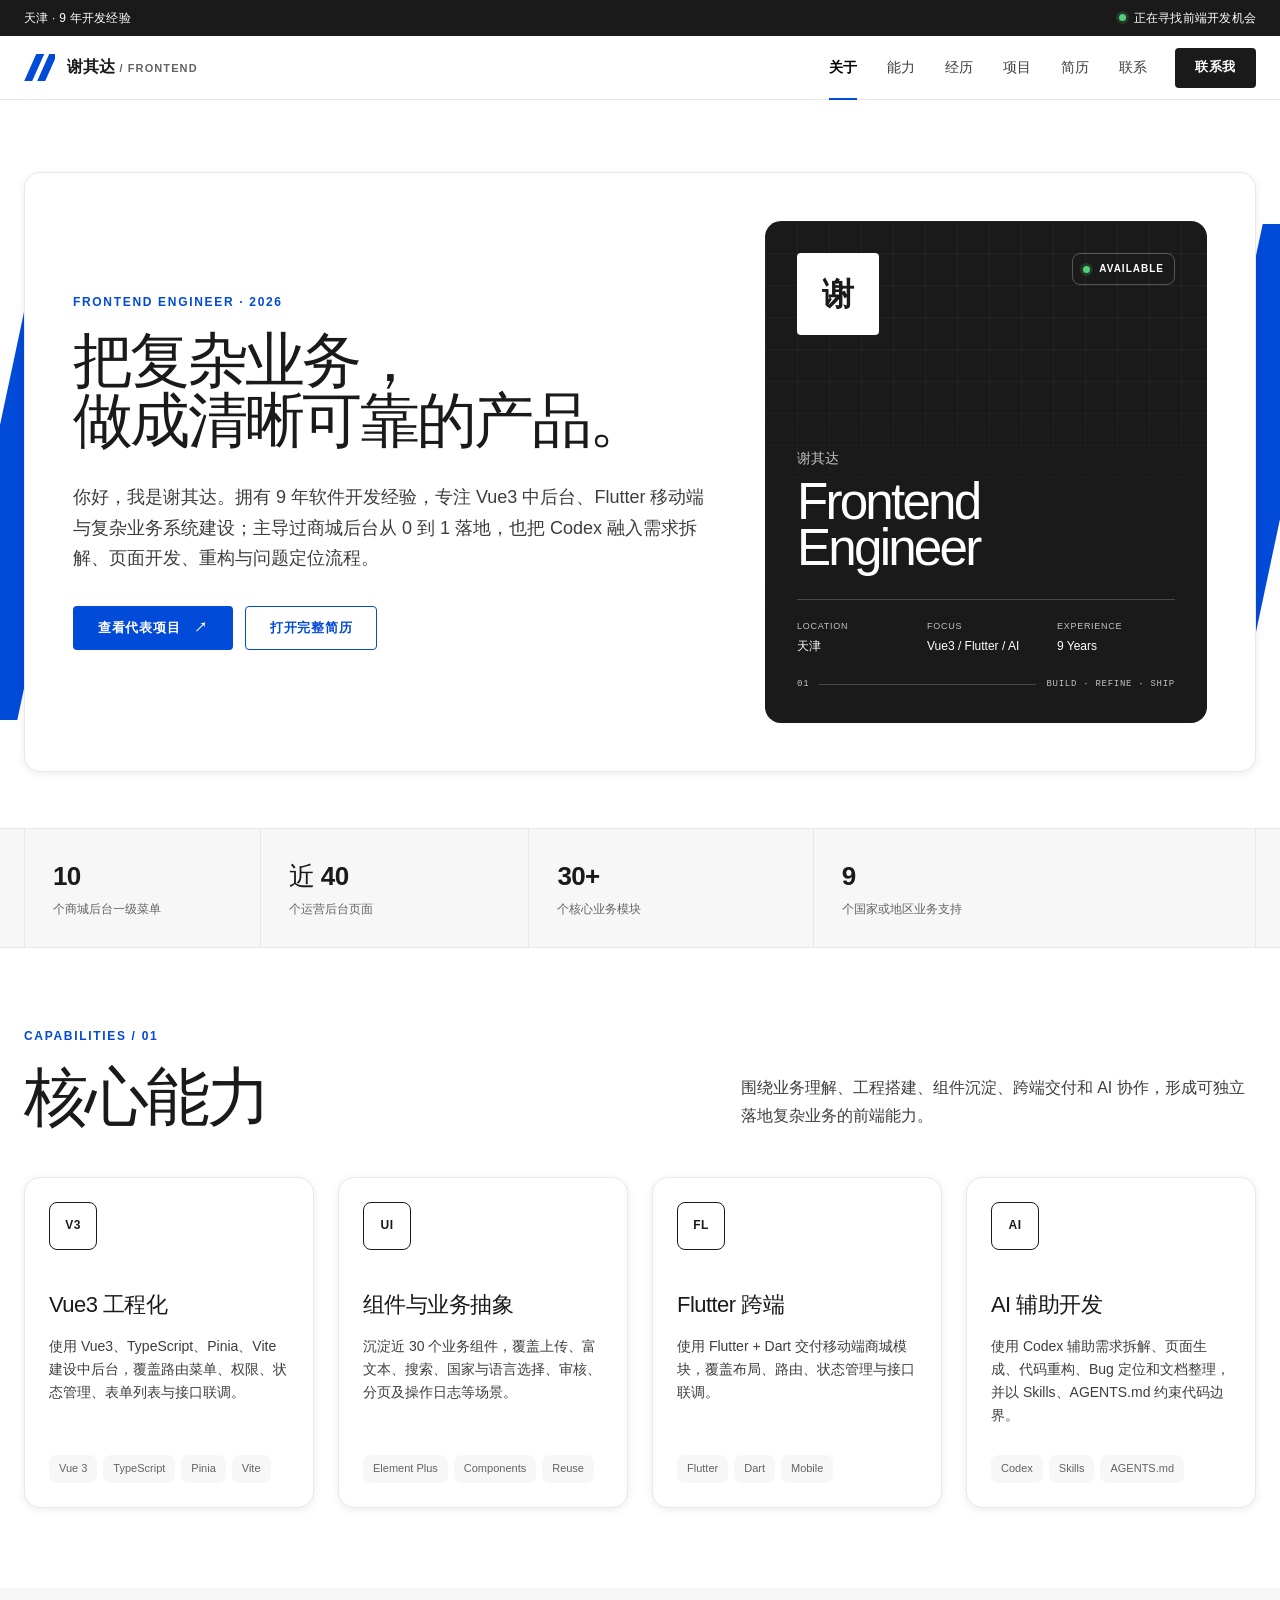
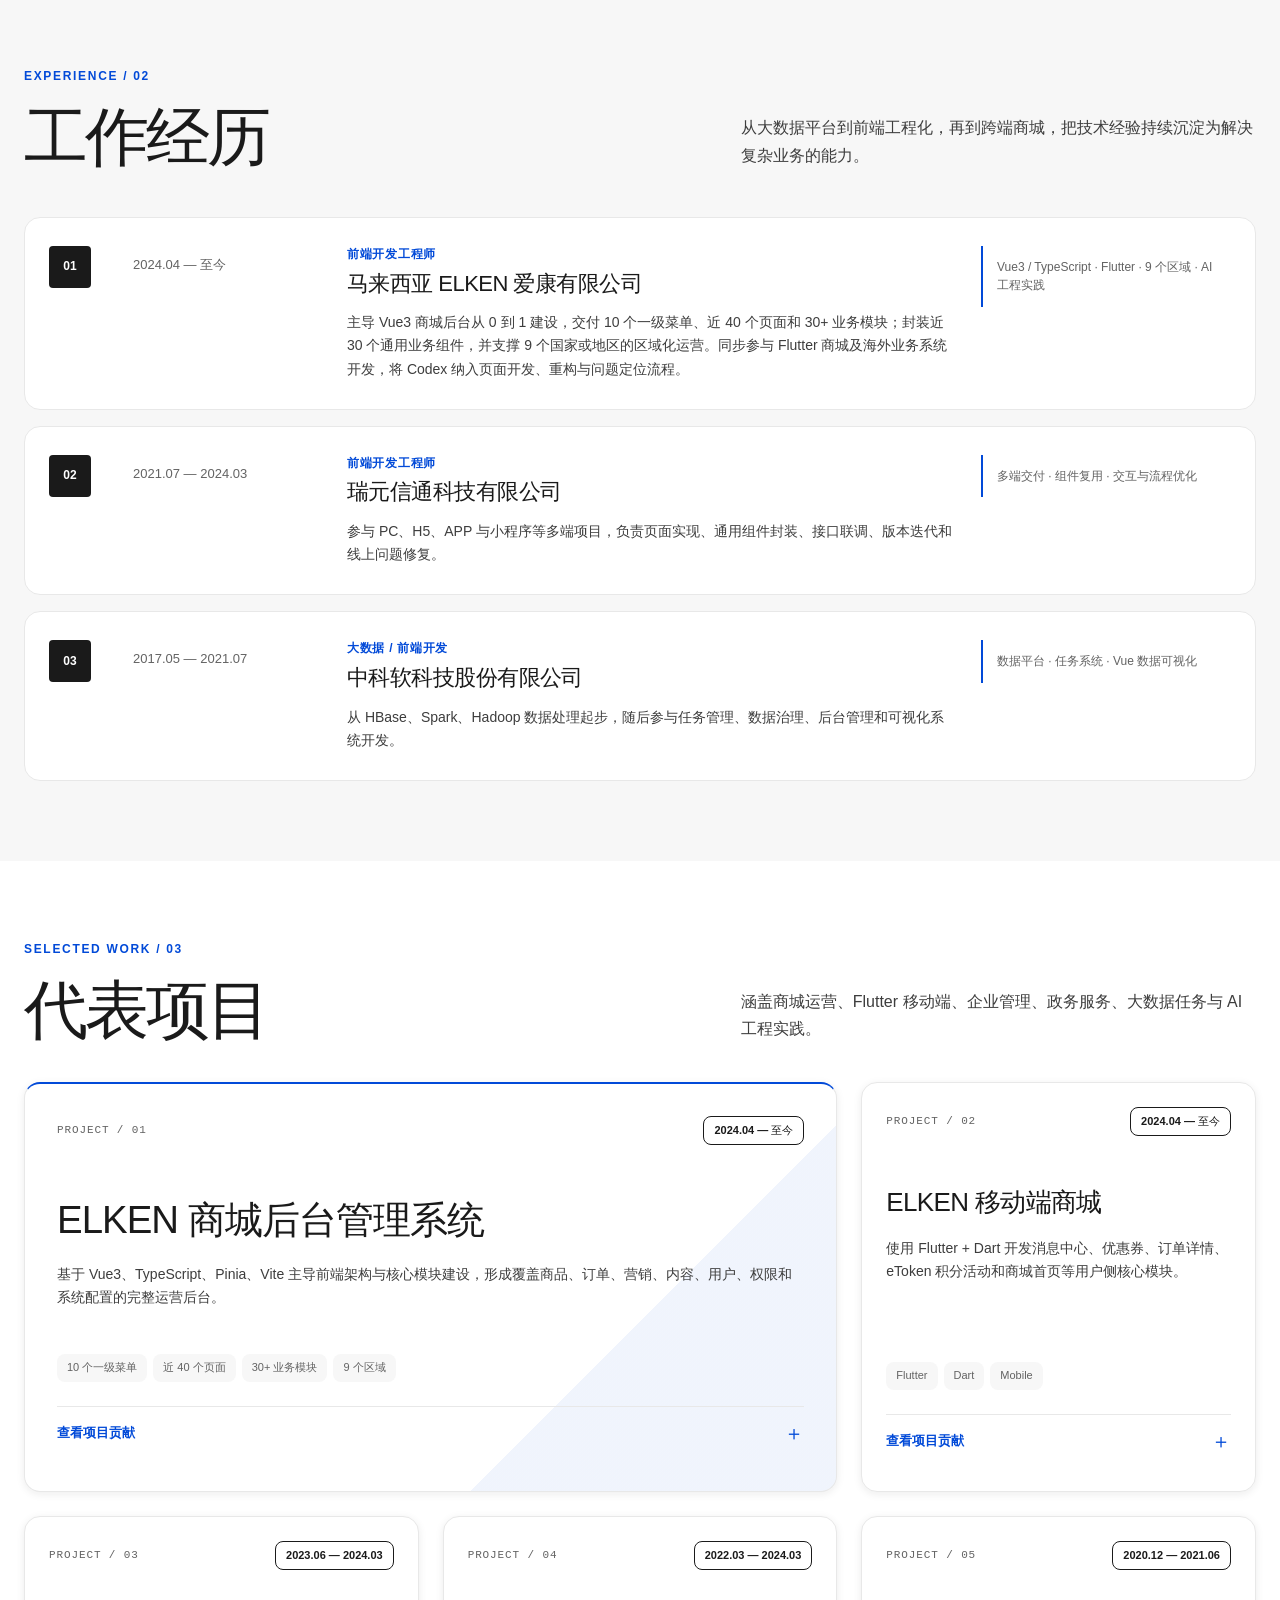
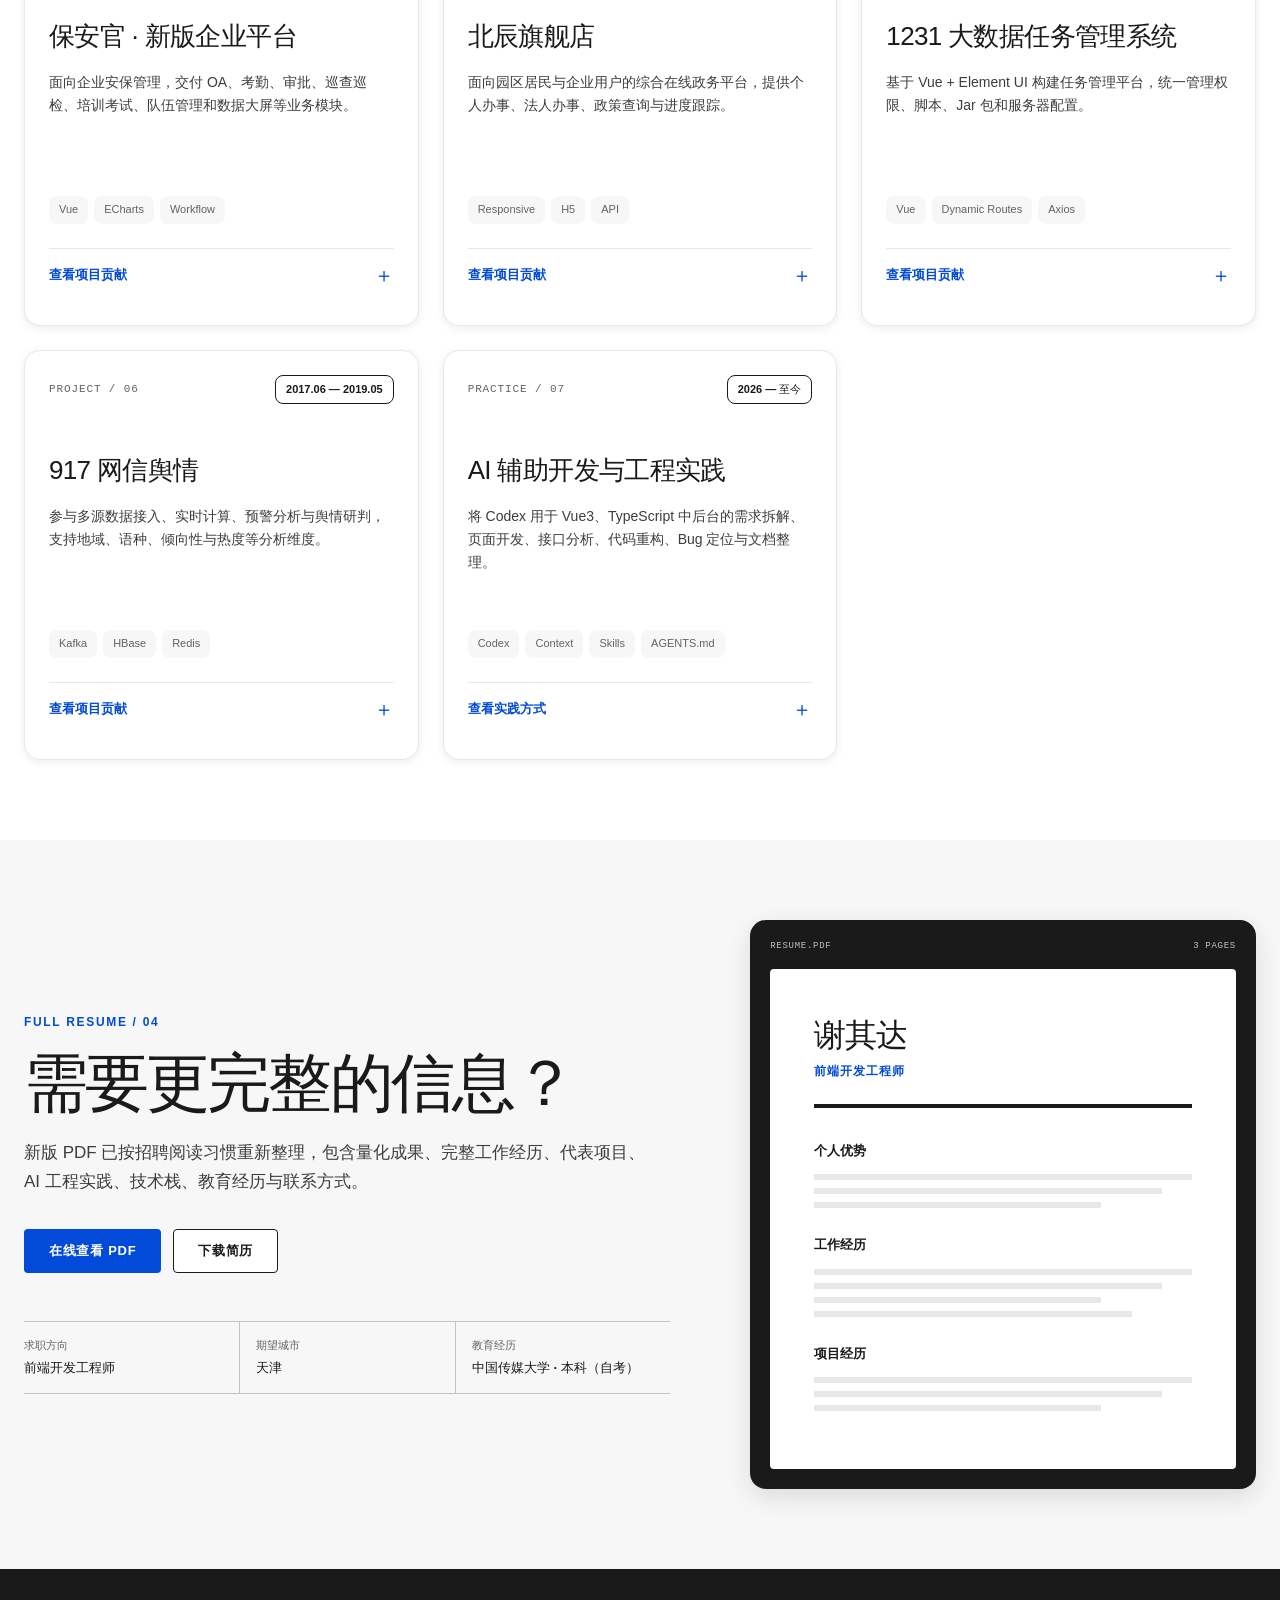
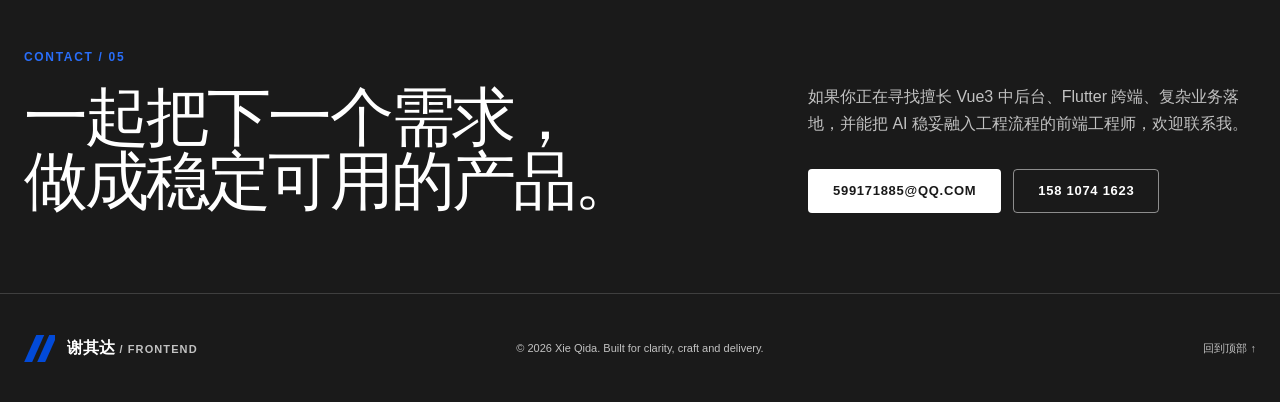
==== commit 735f323b: "Update resume content and downloadable PDF" ====
--- a/index.html
+++ b/index.html
@@ -3,7 +3,7 @@
 <head>
   <meta charset="UTF-8">
   <meta name="viewport" content="width=device-width, initial-scale=1.0">
-  <meta name="description" content="谢其达的个人简历与作品网站，聚焦 Vue 中后台、Flutter 移动端、复杂业务系统和 AI 辅助开发。">
+  <meta name="description" content="谢其达的个人简历与作品网站，聚焦 Vue3、TypeScript、Flutter、中后台系统与基于 Codex 的 AI 辅助工程实践。">
   <meta name="theme-color" content="#ffffff">
   <title>谢其达｜前端开发工程师</title>
   <link rel="stylesheet" href="./styles.css">
@@ -47,7 +47,7 @@
           <div class="hero-copy">
             <p class="eyebrow">FRONTEND ENGINEER · 2026</p>
             <h1>把复杂业务，<br>做成清晰可靠的产品。</h1>
-            <p class="hero-lead">你好，我是谢其达。专注 Vue 中后台、Flutter 移动端与复杂业务系统建设，能从 0 到 1 完成架构搭建，也能在持续迭代中把通用能力沉淀下来。</p>
+            <p class="hero-lead">你好，我是谢其达。拥有 9 年软件开发经验，专注 Vue3 中后台、Flutter 移动端与复杂业务系统建设；主导过商城后台从 0 到 1 落地，也把 Codex 融入需求拆解、页面开发、重构与问题定位流程。</p>
             <div class="button-row">
               <a class="button button-primary" href="#projects">查看代表项目 <span>↗</span></a>
               <a class="button button-outline" href="./resume.pdf" target="_blank" rel="noopener">打开完整简历</a>
@@ -61,7 +61,7 @@
             <div class="profile-title"><span>谢其达</span><strong>Frontend<br>Engineer</strong></div>
             <div class="profile-specs">
               <div><span>LOCATION</span><strong>天津</strong></div>
-              <div><span>FOCUS</span><strong>Vue / Flutter</strong></div>
+              <div><span>FOCUS</span><strong>Vue3 / Flutter / AI</strong></div>
               <div><span>EXPERIENCE</span><strong>9 Years</strong></div>
             </div>
             <div class="code-line" aria-hidden="true"><span>01</span><i></i><span>BUILD · REFINE · SHIP</span></div>
@@ -72,10 +72,10 @@
 
     <section class="stats-band" aria-label="职业数据">
       <div class="container stats-grid">
-        <div><strong>9+</strong><span>年开发经验</span></div>
-        <div><strong>3</strong><span>段核心工作经历</span></div>
-        <div><strong>7</strong><span>项代表项目</span></div>
-        <div><strong>Vue × Flutter</strong><span>Web 与移动端交付</span></div>
+        <div><strong>10</strong><span>个商城后台一级菜单</span></div>
+        <div><strong>近 40</strong><span>个运营后台页面</span></div>
+        <div><strong>30+</strong><span>个核心业务模块</span></div>
+        <div><strong>9</strong><span>个国家或地区业务支持</span></div>
       </div>
     </section>
 
@@ -83,18 +83,18 @@
       <div class="container">
         <div class="section-heading">
           <div><p class="eyebrow">CAPABILITIES / 01</p><h2>核心能力</h2></div>
-          <p>围绕业务理解、工程搭建、组件复用和稳定交付，形成从 Web 到移动端的完整开发能力。</p>
+          <p>围绕业务理解、工程搭建、组件沉淀、跨端交付和 AI 协作，形成可独立落地复杂业务的前端能力。</p>
         </div>
         <div class="skills-grid">
           <article class="skill-card">
-            <div class="skill-code">FE</div><h3>前端基础</h3>
-            <p>HTML、CSS、JavaScript、TypeScript，能够独立完成页面开发、复杂交互和问题定位。</p>
-            <div class="tag-row"><span>TypeScript</span><span>Responsive</span><span>RESTful API</span></div>
-          </article>
-          <article class="skill-card">
-            <div class="skill-code">V3</div><h3>Vue 技术栈</h3>
-            <p>熟悉 Vue2 / Vue3、Pinia / Vuex、Vue Router、Element Plus、Vant 与中后台工程化。</p>
-            <div class="tag-row"><span>Vue 3</span><span>Pinia</span><span>Element Plus</span></div>
+            <div class="skill-code">V3</div><h3>Vue3 工程化</h3>
+            <p>使用 Vue3、TypeScript、Pinia、Vite 建设中后台，覆盖路由菜单、权限、状态管理、表单列表与接口联调。</p>
+            <div class="tag-row"><span>Vue 3</span><span>TypeScript</span><span>Pinia</span><span>Vite</span></div>
+          </article>
+          <article class="skill-card">
+            <div class="skill-code">UI</div><h3>组件与业务抽象</h3>
+            <p>沉淀近 30 个业务组件，覆盖上传、富文本、搜索、国家与语言选择、审核、分页及操作日志等场景。</p>
+            <div class="tag-row"><span>Element Plus</span><span>Components</span><span>Reuse</span></div>
           </article>
           <article class="skill-card">
             <div class="skill-code">FL</div><h3>Flutter 跨端</h3>
@@ -103,8 +103,8 @@
           </article>
           <article class="skill-card">
             <div class="skill-code">AI</div><h3>AI 辅助开发</h3>
-            <p>将 AI 用于需求拆解、代码生成、重构优化、Bug 排查与文档整理，缩短交付链路。</p>
-            <div class="tag-row"><span>AI Coding</span><span>Prompting</span><span>Refactor</span></div>
+            <p>使用 Codex 辅助需求拆解、页面生成、代码重构、Bug 定位和文档整理，并以 Skills、AGENTS.md 约束代码边界。</p>
+            <div class="tag-row"><span>Codex</span><span>Skills</span><span>AGENTS.md</span></div>
           </article>
         </div>
       </div>
@@ -119,8 +119,8 @@
         <div class="experience-list">
           <article class="experience-card">
             <div class="experience-index">01</div><div class="experience-date">2024.04 — 至今</div>
-            <div class="experience-main"><p>前端开发工程师</p><h3>马来西亚 ELKEN 爱康有限公司</h3><div>负责商城后台、移动端商城及多个海外业务系统建设；主导商城后台前端从 0 到 1 落地，持续支撑商品、订单、营销、权限和国际化配置。</div></div>
-            <div class="experience-result">商城中后台 · Flutter 移动端 · 海外多区域业务</div>
+            <div class="experience-main"><p>前端开发工程师</p><h3>马来西亚 ELKEN 爱康有限公司</h3><div>主导 Vue3 商城后台从 0 到 1 建设，交付 10 个一级菜单、近 40 个页面和 30+ 业务模块；封装近 30 个通用业务组件，并支撑 9 个国家或地区的区域化运营。同步参与 Flutter 商城及海外业务系统开发，将 Codex 纳入页面开发、重构与问题定位流程。</div></div>
+            <div class="experience-result">Vue3 / TypeScript · Flutter · 9 个区域 · AI 工程实践</div>
           </article>
           <article class="experience-card">
             <div class="experience-index">02</div><div class="experience-date">2021.07 — 2024.03</div>
@@ -140,57 +140,57 @@
       <div class="container">
         <div class="section-heading projects-heading">
           <div><p class="eyebrow">SELECTED WORK / 03</p><h2>代表项目</h2></div>
-          <p>涵盖商城运营、Flutter 移动端、企业管理、政务服务与大数据任务场景。</p>
+          <p>涵盖商城运营、Flutter 移动端、企业管理、政务服务、大数据任务与 AI 工程实践。</p>
         </div>
         <div class="projects-grid">
           <article class="project-card featured">
-            <div class="project-head"><span class="project-no">PROJECT / 01</span><span class="project-label">0 → 1 核心项目</span></div>
+            <div class="project-head"><span class="project-no">PROJECT / 01</span><span class="project-label">2024.04 — 至今</span></div>
             <h3>ELKEN 商城后台管理系统</h3>
-            <p>独立负责前端架构、项目初始化和核心模块建设，覆盖数据中心、商品、订单、优惠券、用户、角色权限及多语言配置。</p>
-            <div class="tag-row"><span>Vue 3</span><span>Element Plus</span><span>权限体系</span><span>国际化</span></div>
-            <details><summary>查看项目贡献 <span aria-hidden="true">＋</span></summary><div>沉淀查询表单、表格列表、分页、导出、状态操作与弹窗表单等通用能力，让系统从单模块逐步扩展为完整商城运营后台。</div></details>
-          </article>
-          <article class="project-card">
-            <div class="project-head"><span class="project-no">PROJECT / 02</span><span class="project-label">跨端开发</span></div>
+            <p>基于 Vue3、TypeScript、Pinia、Vite 主导前端架构与核心模块建设，形成覆盖商品、订单、营销、内容、用户、权限和系统配置的完整运营后台。</p>
+            <div class="tag-row"><span>10 个一级菜单</span><span>近 40 个页面</span><span>30+ 业务模块</span><span>9 个区域</span></div>
+            <details><summary>查看项目贡献 <span aria-hidden="true">＋</span></summary><div>完成工程初始化、路由菜单、状态管理与基础规范；沉淀上传、富文本、通用搜索、国家/语言选择、审核对话框、分页器、操作日志等近 30 个业务组件，并用 Codex 辅助需求拆解、页面生成、重复逻辑重构和 Bug 定位。</div></details>
+          </article>
+          <article class="project-card">
+            <div class="project-head"><span class="project-no">PROJECT / 02</span><span class="project-label">2024.04 — 至今</span></div>
             <h3>ELKEN 移动端商城</h3>
             <p>使用 Flutter + Dart 开发消息中心、优惠券、订单详情、eToken 积分活动和商城首页等用户侧核心模块。</p>
             <div class="tag-row"><span>Flutter</span><span>Dart</span><span>Mobile</span></div>
             <details><summary>查看项目贡献 <span aria-hidden="true">＋</span></summary><div>负责页面布局、交互逻辑、状态展示、接口联调与异常场景处理，持续提升移动端功能稳定性和业务完整性。</div></details>
           </article>
           <article class="project-card">
-            <div class="project-head"><span class="project-no">PROJECT / 03</span><span class="project-label">企业数字化</span></div>
+            <div class="project-head"><span class="project-no">PROJECT / 03</span><span class="project-label">2023.06 — 2024.03</span></div>
             <h3>保安官 · 新版企业平台</h3>
             <p>面向企业安保管理，交付 OA、考勤、审批、巡查巡检、培训考试、队伍管理和数据大屏等业务模块。</p>
             <div class="tag-row"><span>Vue</span><span>ECharts</span><span>Workflow</span></div>
             <details><summary>查看项目贡献 <span aria-hidden="true">＋</span></summary><div>推动请假、报销、巡查与培训等流程线上化，通过数据统计和可视化增强管理者的监控与分析能力。</div></details>
           </article>
           <article class="project-card">
-            <div class="project-head"><span class="project-no">PROJECT / 04</span><span class="project-label">政务服务</span></div>
+            <div class="project-head"><span class="project-no">PROJECT / 04</span><span class="project-label">2022.03 — 2024.03</span></div>
             <h3>北辰旗舰店</h3>
             <p>面向园区居民与企业用户的综合在线政务平台，提供个人办事、法人办事、政策查询与进度跟踪。</p>
             <div class="tag-row"><span>Responsive</span><span>H5</span><span>API</span></div>
             <details><summary>查看项目贡献 <span aria-hidden="true">＋</span></summary><div>负责响应式页面、业务申请、查询展示与接口联调，持续优化不同设备上的办事流程、页面性能和可用性。</div></details>
           </article>
           <article class="project-card">
-            <div class="project-head"><span class="project-no">PROJECT / 05</span><span class="project-label">权限与任务</span></div>
+            <div class="project-head"><span class="project-no">PROJECT / 05</span><span class="project-label">2020.12 — 2021.06</span></div>
             <h3>1231 大数据任务管理系统</h3>
             <p>基于 Vue + Element UI 构建任务管理平台，统一管理权限、脚本、Jar 包和服务器配置。</p>
             <div class="tag-row"><span>Vue</span><span>Dynamic Routes</span><span>Axios</span></div>
             <details><summary>查看项目贡献 <span aria-hidden="true">＋</span></summary><div>实现动态路由权限、登录鉴权与 Axios 请求封装，规范开发人员提交大数据任务及操作服务器的流程。</div></details>
           </article>
           <article class="project-card">
-            <div class="project-head"><span class="project-no">PROJECT / 06</span><span class="project-label">实时数据</span></div>
+            <div class="project-head"><span class="project-no">PROJECT / 06</span><span class="project-label">2017.06 — 2019.05</span></div>
             <h3>917 网信舆情</h3>
             <p>参与多源数据接入、实时计算、预警分析与舆情研判，支持地域、语种、倾向性与热度等分析维度。</p>
             <div class="tag-row"><span>Kafka</span><span>HBase</span><span>Redis</span></div>
             <details><summary>查看项目贡献 <span aria-hidden="true">＋</span></summary><div>基于 Kafka、HBase、Redis 完成消息流处理、数据查询比对和预警结果更新，为实时监测与分析提供数据支撑。</div></details>
           </article>
           <article class="project-card">
-            <div class="project-head"><span class="project-no">PROJECT / 07</span><span class="project-label">前后端联动</span></div>
-            <h3>安捷物联物业管理系统</h3>
-            <p>参与物业管理系统页面、文件管理和数据可视化建设，同时配合完成部分后端接口与业务逻辑。</p>
-            <div class="tag-row"><span>Vue</span><span>Spring Boot</span><span>ECharts</span></div>
-            <details><summary>查看项目贡献 <span aria-hidden="true">＋</span></summary><div>完成页面路由与数据传递、文件上传下载、批量参数维护，并基于 Spring Boot + MyBatis Plus 支持后端数据处理。</div></details>
+            <div class="project-head"><span class="project-no">PRACTICE / 07</span><span class="project-label">2026 — 至今</span></div>
+            <h3>AI 辅助开发与工程实践</h3>
+            <p>将 Codex 用于 Vue3、TypeScript 中后台的需求拆解、页面开发、接口分析、代码重构、Bug 定位与文档整理。</p>
+            <div class="tag-row"><span>Codex</span><span>Context</span><span>Skills</span><span>AGENTS.md</span></div>
+            <details><summary>查看实践方式 <span aria-hidden="true">＋</span></summary><div>通过 Skills 与 AGENTS.md 明确技术栈、目录规范、业务边界、改动范围与验收要求；对生成结果人工检查页面还原、交互流程、表单校验、接口数据、权限逻辑和异常状态，保证结果符合现有项目规范。</div></details>
           </article>
         </div>
       </div>
@@ -200,19 +200,19 @@
       <div class="container resume-layout">
         <div class="resume-copy">
           <p class="eyebrow">FULL RESUME / 04</p><h2>需要更完整的信息？</h2>
-          <p>PDF 简历包含完整工作职责、项目经历、技术栈、教育经历与联系方式，方便 HR 或面试官查看和保存。</p>
+          <p>新版 PDF 已按招聘阅读习惯重新整理，包含量化成果、完整工作经历、代表项目、AI 工程实践、技术栈、教育经历与联系方式。</p>
           <div class="button-row">
             <a class="button button-primary" href="./resume.pdf" target="_blank" rel="noopener">在线查看 PDF</a>
-            <a class="button button-outline-ink" href="./resume.pdf" download>下载简历</a>
+            <a class="button button-outline-ink" href="./resume.pdf" download="谢其达-前端开发工程师-简历.pdf">下载简历</a>
           </div>
           <dl class="resume-meta">
             <div><dt>求职方向</dt><dd>前端开发工程师</dd></div>
             <div><dt>期望城市</dt><dd>天津</dd></div>
-            <div><dt>更新时间</dt><dd>2026</dd></div>
+            <div><dt>教育经历</dt><dd>中国传媒大学 · 本科（自考）</dd></div>
           </dl>
         </div>
         <div class="resume-preview" aria-label="简历预览卡片">
-          <div class="document-top"><span>RESUME.PDF</span><span>10 PAGES</span></div>
+          <div class="document-top"><span>RESUME.PDF</span><span>3 PAGES</span></div>
           <div class="document-sheet">
             <div class="doc-name">谢其达</div><div class="doc-role">前端开发工程师</div><div class="doc-rule"></div>
             <div class="doc-section"><strong>个人优势</strong><i></i><i></i><i></i></div>
@@ -227,7 +227,7 @@
       <div class="container contact-grid">
         <div><p class="eyebrow eyebrow-light">CONTACT / 05</p><h2>一起把下一个需求，<br>做成稳定可用的产品。</h2></div>
         <div class="contact-copy">
-          <p>如果你正在寻找擅长中后台、移动端商城、Flutter 跨端和复杂业务落地的前端工程师，欢迎联系我。</p>
+          <p>如果你正在寻找擅长 Vue3 中后台、Flutter 跨端、复杂业务落地，并能把 AI 稳妥融入工程流程的前端工程师，欢迎联系我。</p>
           <div class="button-row">
             <a class="button button-light" href="mailto:599171885@qq.com">599171885@qq.com</a>
             <a class="button button-dark-outline" href="tel:15810741623">158 1074 1623</a>
--- a/styles.css
+++ b/styles.css
@@ -1404,3 +1404,4 @@
     transition-duration: 0.01ms !important;
   }
 }
+
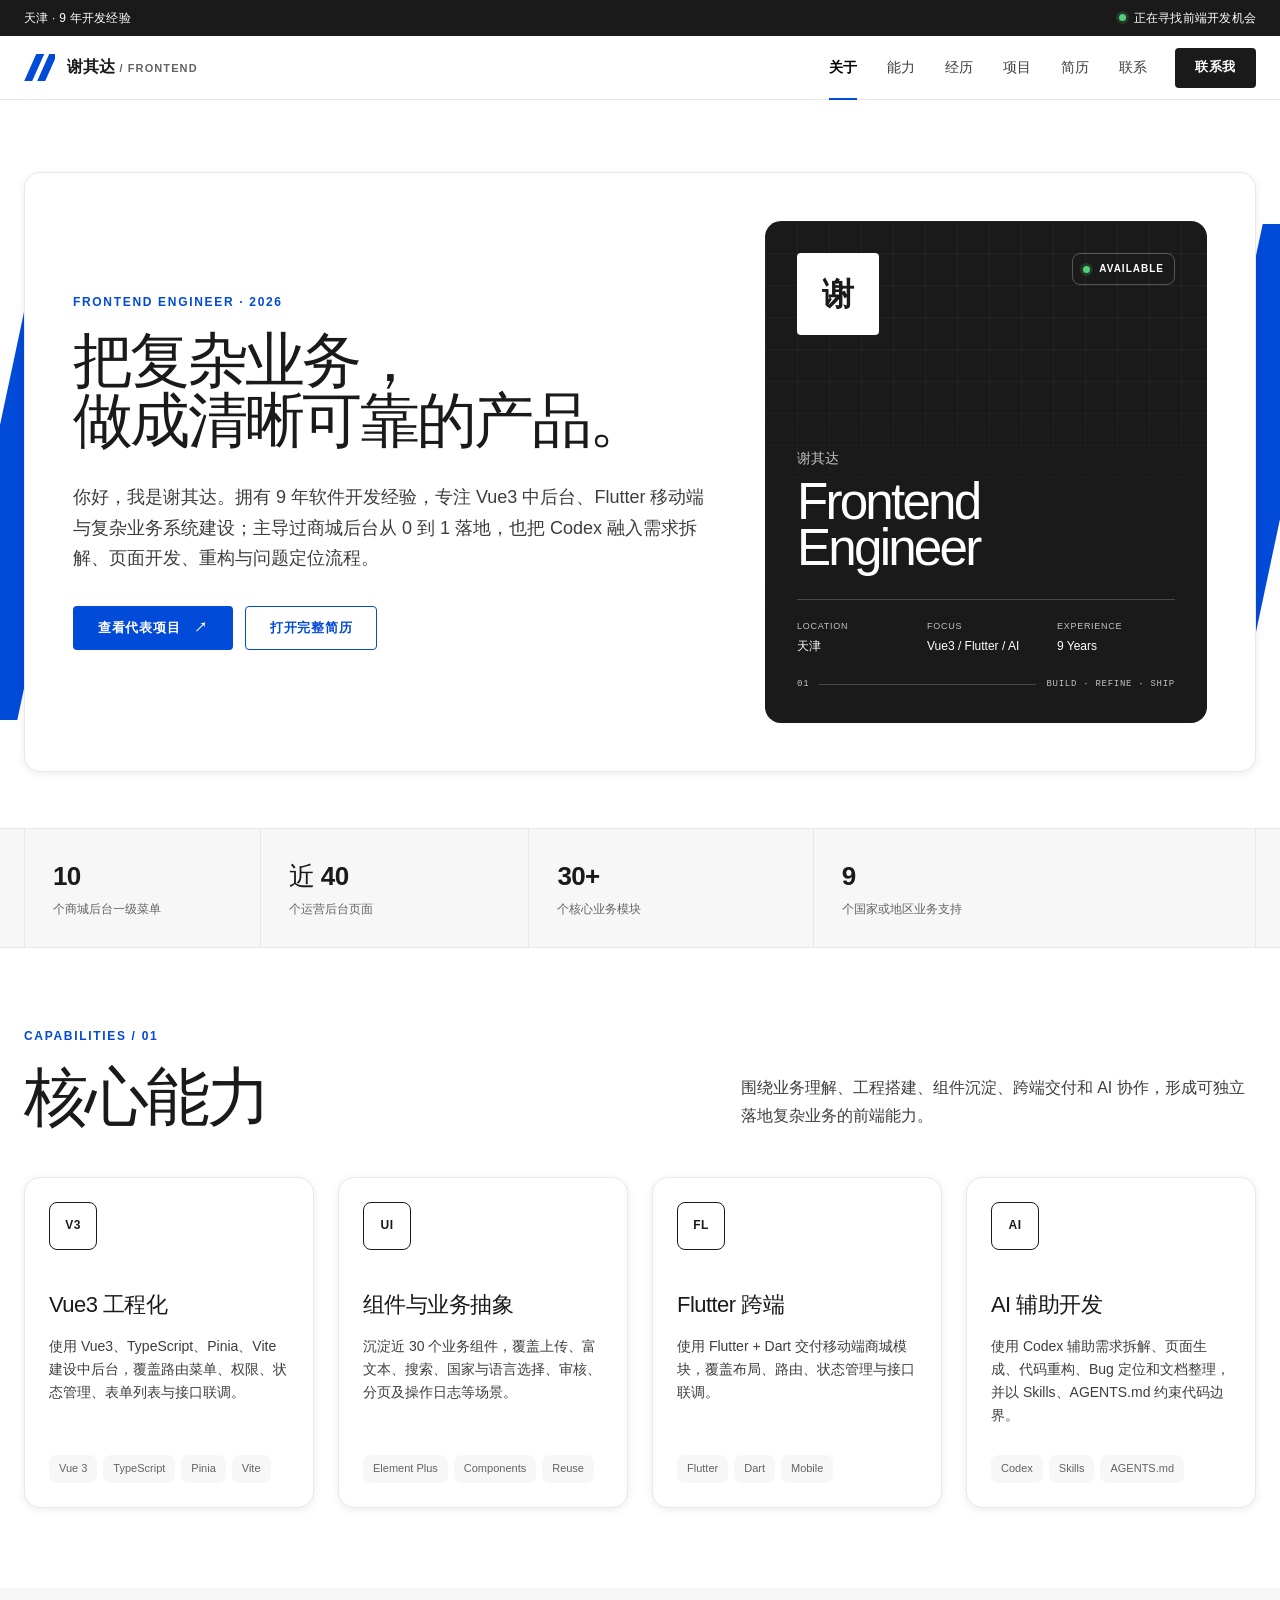
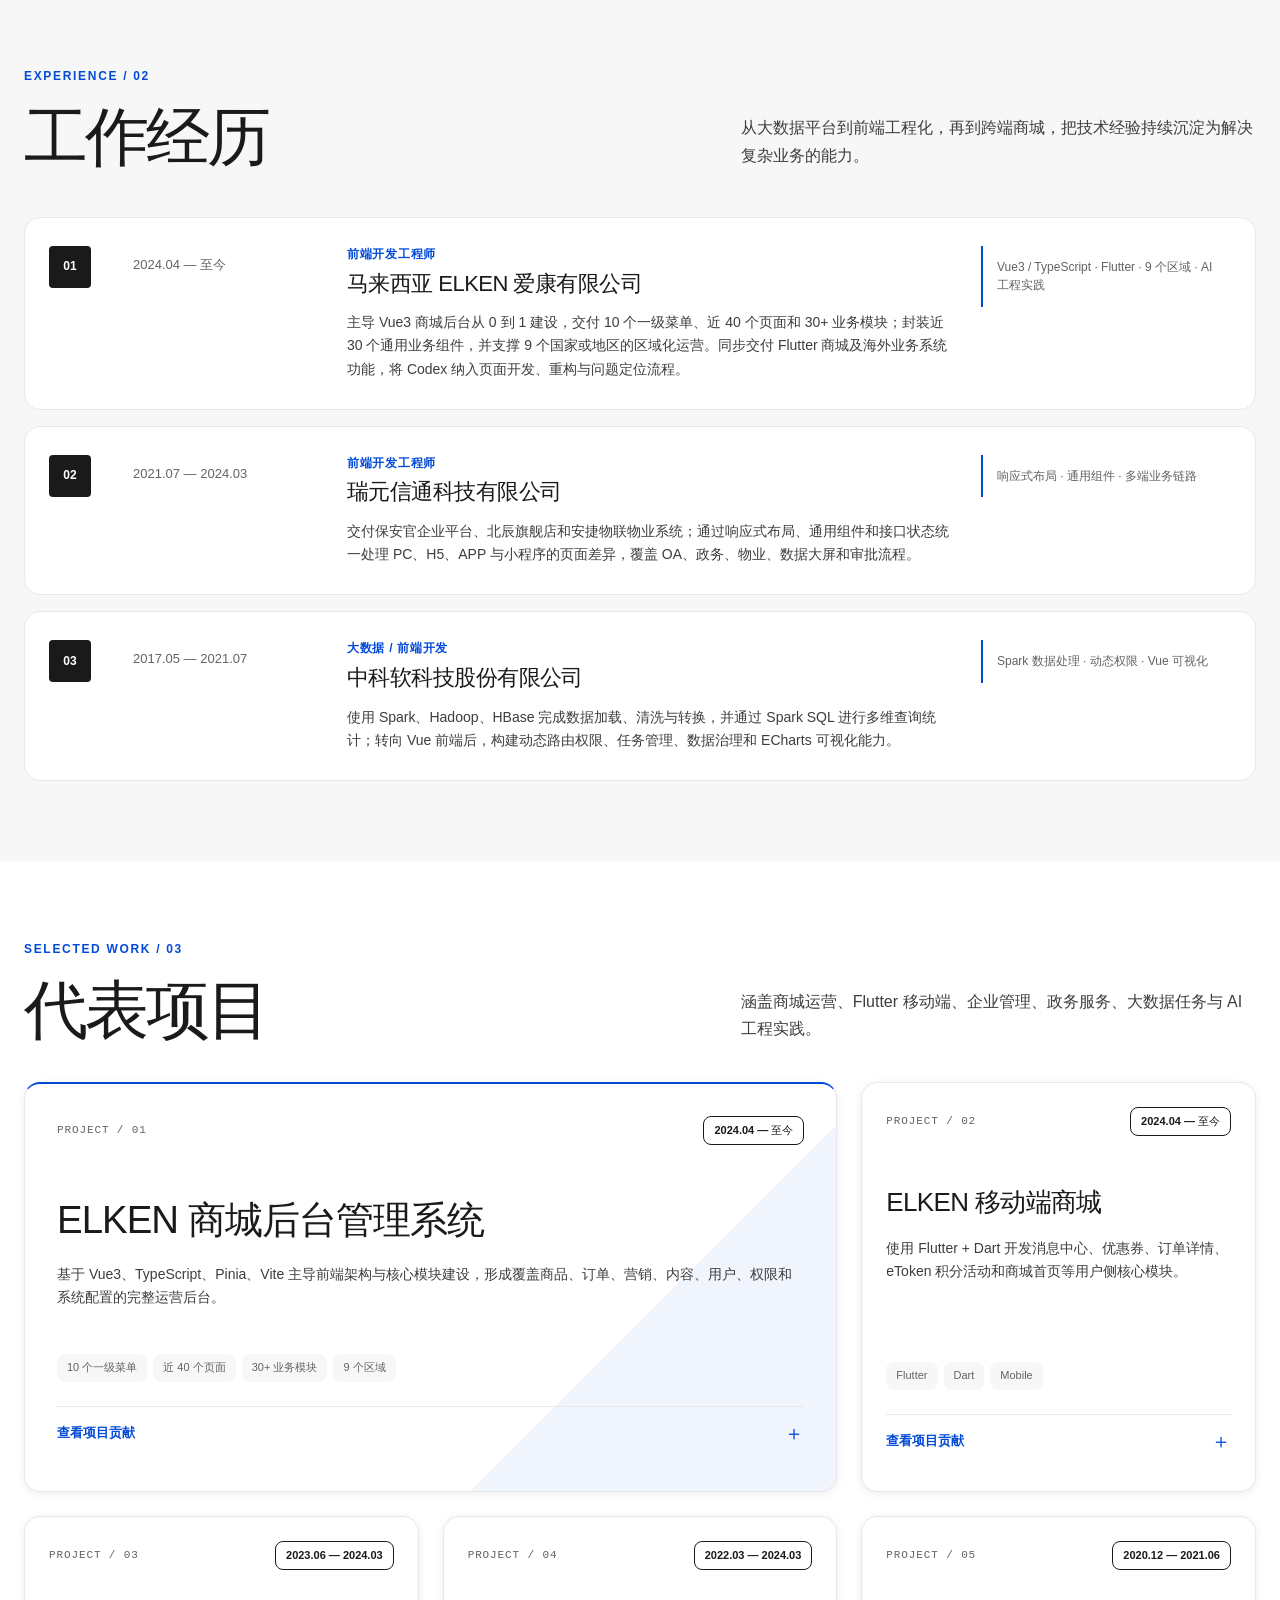
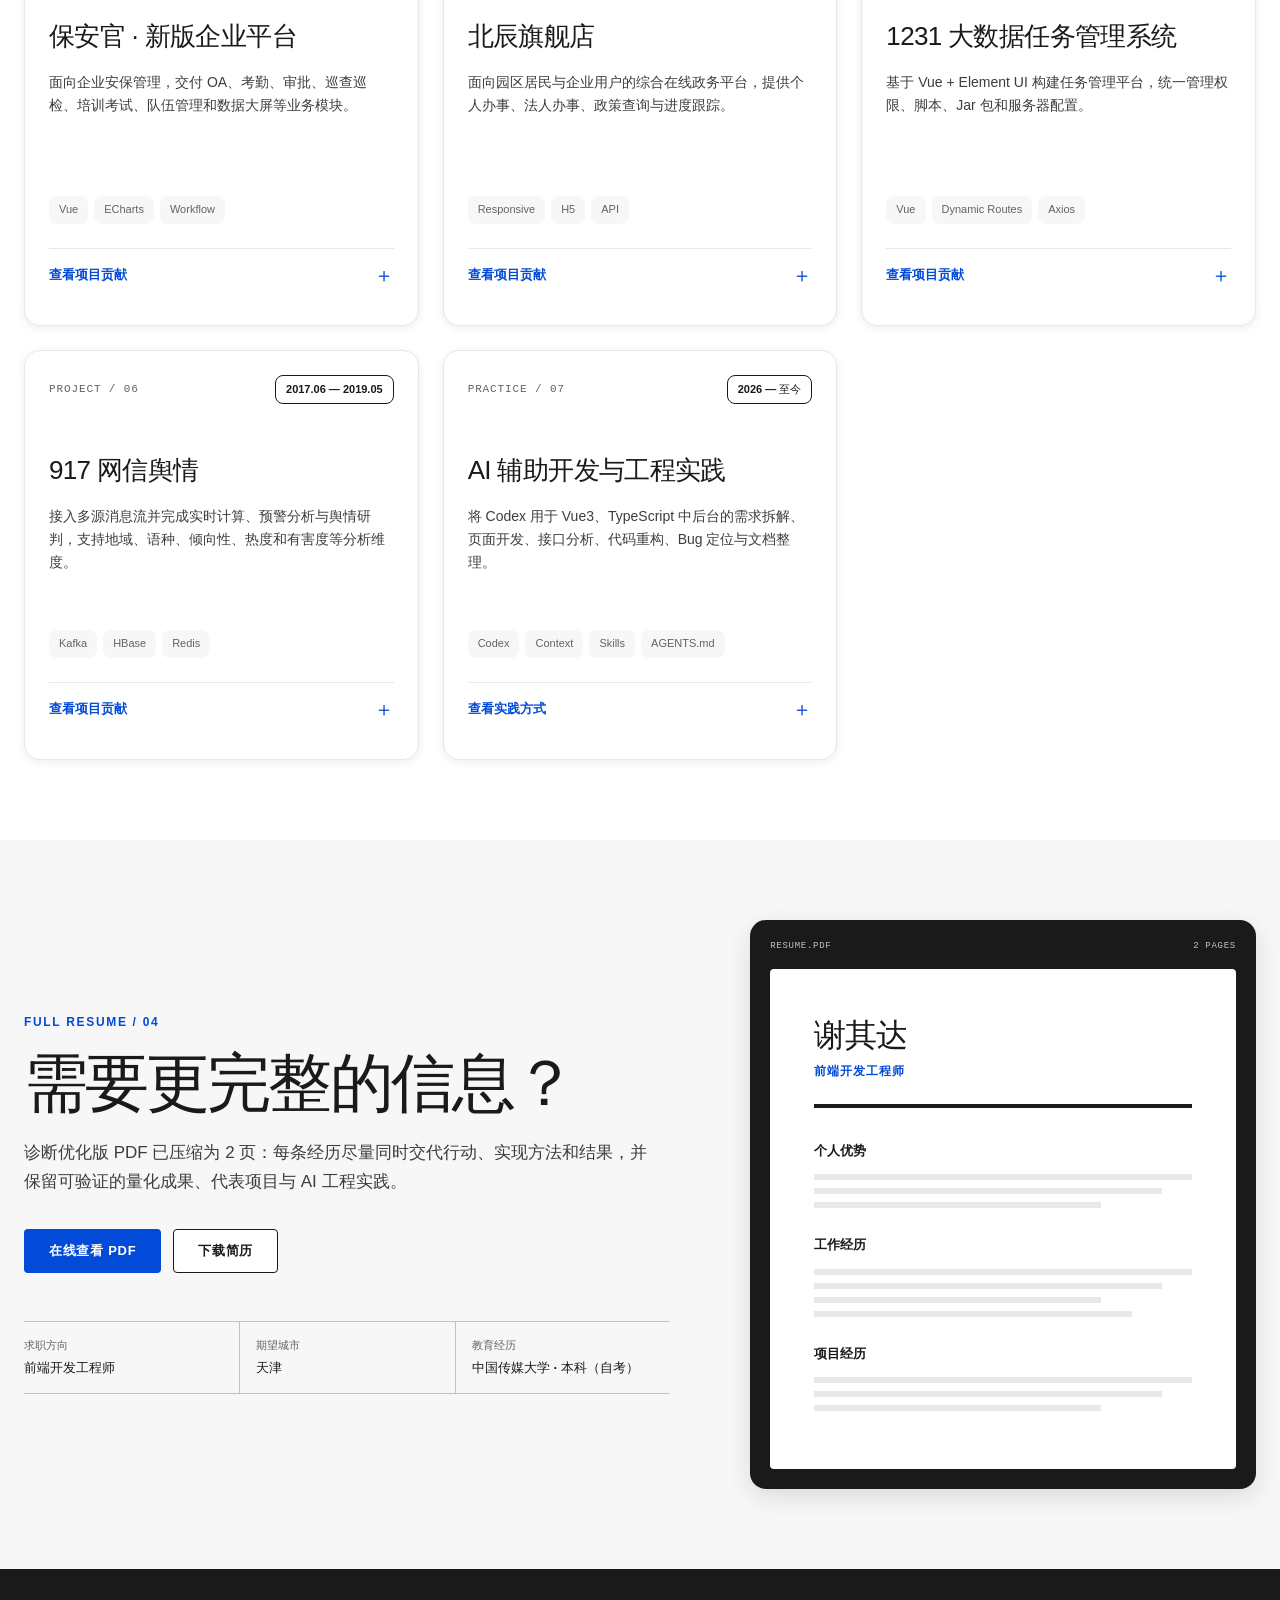
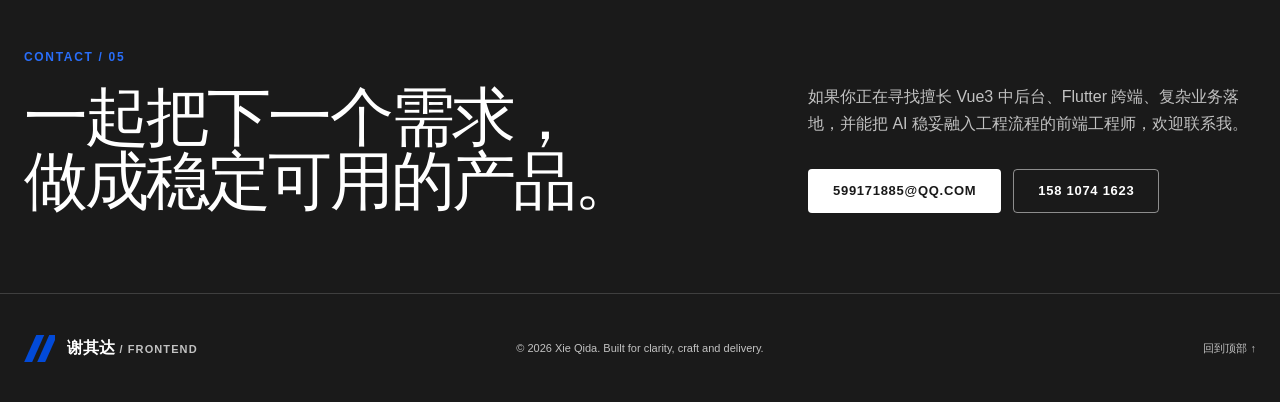
==== commit 23a55db3: "Refine resume using diagnostic feedback" ====
--- a/index.html
+++ b/index.html
@@ -119,18 +119,18 @@
         <div class="experience-list">
           <article class="experience-card">
             <div class="experience-index">01</div><div class="experience-date">2024.04 — 至今</div>
-            <div class="experience-main"><p>前端开发工程师</p><h3>马来西亚 ELKEN 爱康有限公司</h3><div>主导 Vue3 商城后台从 0 到 1 建设，交付 10 个一级菜单、近 40 个页面和 30+ 业务模块；封装近 30 个通用业务组件，并支撑 9 个国家或地区的区域化运营。同步参与 Flutter 商城及海外业务系统开发，将 Codex 纳入页面开发、重构与问题定位流程。</div></div>
+            <div class="experience-main"><p>前端开发工程师</p><h3>马来西亚 ELKEN 爱康有限公司</h3><div>主导 Vue3 商城后台从 0 到 1 建设，交付 10 个一级菜单、近 40 个页面和 30+ 业务模块；封装近 30 个通用业务组件，并支撑 9 个国家或地区的区域化运营。同步交付 Flutter 商城及海外业务系统功能，将 Codex 纳入页面开发、重构与问题定位流程。</div></div>
             <div class="experience-result">Vue3 / TypeScript · Flutter · 9 个区域 · AI 工程实践</div>
           </article>
           <article class="experience-card">
             <div class="experience-index">02</div><div class="experience-date">2021.07 — 2024.03</div>
-            <div class="experience-main"><p>前端开发工程师</p><h3>瑞元信通科技有限公司</h3><div>参与 PC、H5、APP 与小程序等多端项目，负责页面实现、通用组件封装、接口联调、版本迭代和线上问题修复。</div></div>
-            <div class="experience-result">多端交付 · 组件复用 · 交互与流程优化</div>
+            <div class="experience-main"><p>前端开发工程师</p><h3>瑞元信通科技有限公司</h3><div>交付保安官企业平台、北辰旗舰店和安捷物联物业系统；通过响应式布局、通用组件和接口状态统一处理 PC、H5、APP 与小程序的页面差异，覆盖 OA、政务、物业、数据大屏和审批流程。</div></div>
+            <div class="experience-result">响应式布局 · 通用组件 · 多端业务链路</div>
           </article>
           <article class="experience-card">
             <div class="experience-index">03</div><div class="experience-date">2017.05 — 2021.07</div>
-            <div class="experience-main"><p>大数据 / 前端开发</p><h3>中科软科技股份有限公司</h3><div>从 HBase、Spark、Hadoop 数据处理起步，随后参与任务管理、数据治理、后台管理和可视化系统开发。</div></div>
-            <div class="experience-result">数据平台 · 任务系统 · Vue 数据可视化</div>
+            <div class="experience-main"><p>大数据 / 前端开发</p><h3>中科软科技股份有限公司</h3><div>使用 Spark、Hadoop、HBase 完成数据加载、清洗与转换，并通过 Spark SQL 进行多维查询统计；转向 Vue 前端后，构建动态路由权限、任务管理、数据治理和 ECharts 可视化能力。</div></div>
+            <div class="experience-result">Spark 数据处理 · 动态权限 · Vue 可视化</div>
           </article>
         </div>
       </div>
@@ -148,42 +148,42 @@
             <h3>ELKEN 商城后台管理系统</h3>
             <p>基于 Vue3、TypeScript、Pinia、Vite 主导前端架构与核心模块建设，形成覆盖商品、订单、营销、内容、用户、权限和系统配置的完整运营后台。</p>
             <div class="tag-row"><span>10 个一级菜单</span><span>近 40 个页面</span><span>30+ 业务模块</span><span>9 个区域</span></div>
-            <details><summary>查看项目贡献 <span aria-hidden="true">＋</span></summary><div>完成工程初始化、路由菜单、状态管理与基础规范；沉淀上传、富文本、通用搜索、国家/语言选择、审核对话框、分页器、操作日志等近 30 个业务组件，并用 Codex 辅助需求拆解、页面生成、重复逻辑重构和 Bug 定位。</div></details>
+            <details><summary>查看项目贡献 <span aria-hidden="true">＋</span></summary><div>以 Vite 完成工程初始化，以菜单配置与路由体系组织页面，以 Pinia 管理跨页面状态；抽象上传、富文本、通用搜索、国家/语言选择、审核、分页和操作日志等近 30 个业务组件。使用 Codex 生成页面骨架、分析接口和定位问题，再人工检查页面、交互、权限与异常状态。</div></details>
           </article>
           <article class="project-card">
             <div class="project-head"><span class="project-no">PROJECT / 02</span><span class="project-label">2024.04 — 至今</span></div>
             <h3>ELKEN 移动端商城</h3>
             <p>使用 Flutter + Dart 开发消息中心、优惠券、订单详情、eToken 积分活动和商城首页等用户侧核心模块。</p>
             <div class="tag-row"><span>Flutter</span><span>Dart</span><span>Mobile</span></div>
-            <details><summary>查看项目贡献 <span aria-hidden="true">＋</span></summary><div>负责页面布局、交互逻辑、状态展示、接口联调与异常场景处理，持续提升移动端功能稳定性和业务完整性。</div></details>
+            <details><summary>查看项目贡献 <span aria-hidden="true">＋</span></summary><div>统一处理加载、空数据、异常响应和业务状态，完成页面交互与接口联调；配合后台及海外区域需求持续迭代，保持移动端业务链路与运营配置一致。</div></details>
           </article>
           <article class="project-card">
             <div class="project-head"><span class="project-no">PROJECT / 03</span><span class="project-label">2023.06 — 2024.03</span></div>
             <h3>保安官 · 新版企业平台</h3>
             <p>面向企业安保管理，交付 OA、考勤、审批、巡查巡检、培训考试、队伍管理和数据大屏等业务模块。</p>
             <div class="tag-row"><span>Vue</span><span>ECharts</span><span>Workflow</span></div>
-            <details><summary>查看项目贡献 <span aria-hidden="true">＋</span></summary><div>推动请假、报销、巡查与培训等流程线上化，通过数据统计和可视化增强管理者的监控与分析能力。</div></details>
+            <details><summary>查看项目贡献 <span aria-hidden="true">＋</span></summary><div>将请假、报销、巡查和培训流程线上化，并使用 ECharts 汇总关键管理数据；通过通用表单、流程状态和接口错误处理统一 PC 与移动端业务体验。</div></details>
           </article>
           <article class="project-card">
             <div class="project-head"><span class="project-no">PROJECT / 04</span><span class="project-label">2022.03 — 2024.03</span></div>
             <h3>北辰旗舰店</h3>
             <p>面向园区居民与企业用户的综合在线政务平台，提供个人办事、法人办事、政策查询与进度跟踪。</p>
             <div class="tag-row"><span>Responsive</span><span>H5</span><span>API</span></div>
-            <details><summary>查看项目贡献 <span aria-hidden="true">＋</span></summary><div>负责响应式页面、业务申请、查询展示与接口联调，持续优化不同设备上的办事流程、页面性能和可用性。</div></details>
+            <details><summary>查看项目贡献 <span aria-hidden="true">＋</span></summary><div>采用响应式布局适配 PC 与移动设备，串联业务申请、材料提交、查询展示和进度跟踪；统一接口状态与页面反馈，处理不同设备下的表单和内容展示差异。</div></details>
           </article>
           <article class="project-card">
             <div class="project-head"><span class="project-no">PROJECT / 05</span><span class="project-label">2020.12 — 2021.06</span></div>
             <h3>1231 大数据任务管理系统</h3>
             <p>基于 Vue + Element UI 构建任务管理平台，统一管理权限、脚本、Jar 包和服务器配置。</p>
             <div class="tag-row"><span>Vue</span><span>Dynamic Routes</span><span>Axios</span></div>
-            <details><summary>查看项目贡献 <span aria-hidden="true">＋</span></summary><div>实现动态路由权限、登录鉴权与 Axios 请求封装，规范开发人员提交大数据任务及操作服务器的流程。</div></details>
+            <details><summary>查看项目贡献 <span aria-hidden="true">＋</span></summary><div>根据权限列表生成动态路由和菜单，在登录、请求与响应拦截中统一鉴权状态；集中管理任务脚本、Jar 包和服务器配置，规范任务提交与服务器操作流程。</div></details>
           </article>
           <article class="project-card">
             <div class="project-head"><span class="project-no">PROJECT / 06</span><span class="project-label">2017.06 — 2019.05</span></div>
             <h3>917 网信舆情</h3>
-            <p>参与多源数据接入、实时计算、预警分析与舆情研判，支持地域、语种、倾向性与热度等分析维度。</p>
+            <p>接入多源消息流并完成实时计算、预警分析与舆情研判，支持地域、语种、倾向性、热度和有害度等分析维度。</p>
             <div class="tag-row"><span>Kafka</span><span>HBase</span><span>Redis</span></div>
-            <details><summary>查看项目贡献 <span aria-hidden="true">＋</span></summary><div>基于 Kafka、HBase、Redis 完成消息流处理、数据查询比对和预警结果更新，为实时监测与分析提供数据支撑。</div></details>
+            <details><summary>查看项目贡献 <span aria-hidden="true">＋</span></summary><div>接入 Kafka 消息流，以 HBase 完成查询存储，以 Redis 缓存比对并更新预警结果，为实时监测和研判提供可用数据。</div></details>
           </article>
           <article class="project-card">
             <div class="project-head"><span class="project-no">PRACTICE / 07</span><span class="project-label">2026 — 至今</span></div>
@@ -200,7 +200,7 @@
       <div class="container resume-layout">
         <div class="resume-copy">
           <p class="eyebrow">FULL RESUME / 04</p><h2>需要更完整的信息？</h2>
-          <p>新版 PDF 已按招聘阅读习惯重新整理，包含量化成果、完整工作经历、代表项目、AI 工程实践、技术栈、教育经历与联系方式。</p>
+          <p>诊断优化版 PDF 已压缩为 2 页：每条经历尽量同时交代行动、实现方法和结果，并保留可验证的量化成果、代表项目与 AI 工程实践。</p>
           <div class="button-row">
             <a class="button button-primary" href="./resume.pdf" target="_blank" rel="noopener">在线查看 PDF</a>
             <a class="button button-outline-ink" href="./resume.pdf" download="谢其达-前端开发工程师-简历.pdf">下载简历</a>
@@ -212,7 +212,7 @@
           </dl>
         </div>
         <div class="resume-preview" aria-label="简历预览卡片">
-          <div class="document-top"><span>RESUME.PDF</span><span>3 PAGES</span></div>
+          <div class="document-top"><span>RESUME.PDF</span><span>2 PAGES</span></div>
           <div class="document-sheet">
             <div class="doc-name">谢其达</div><div class="doc-role">前端开发工程师</div><div class="doc-rule"></div>
             <div class="doc-section"><strong>个人优势</strong><i></i><i></i><i></i></div>
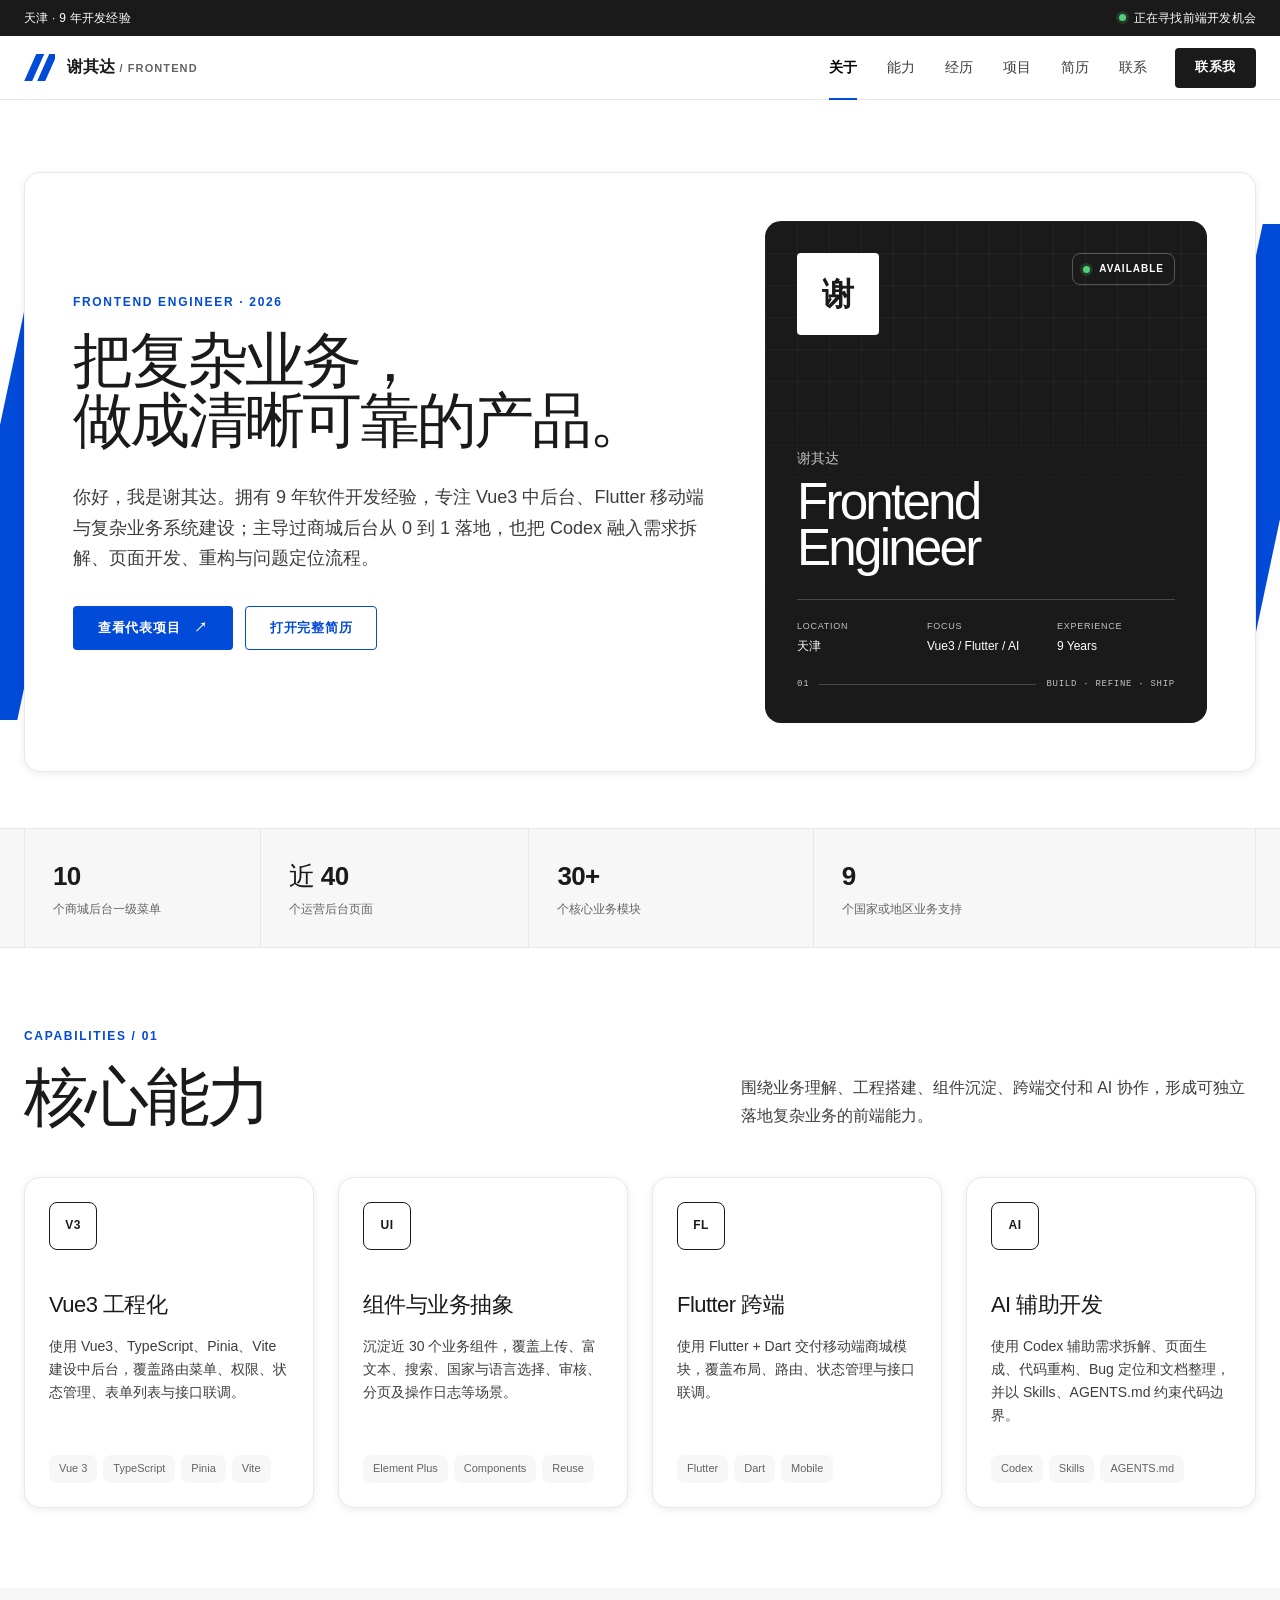
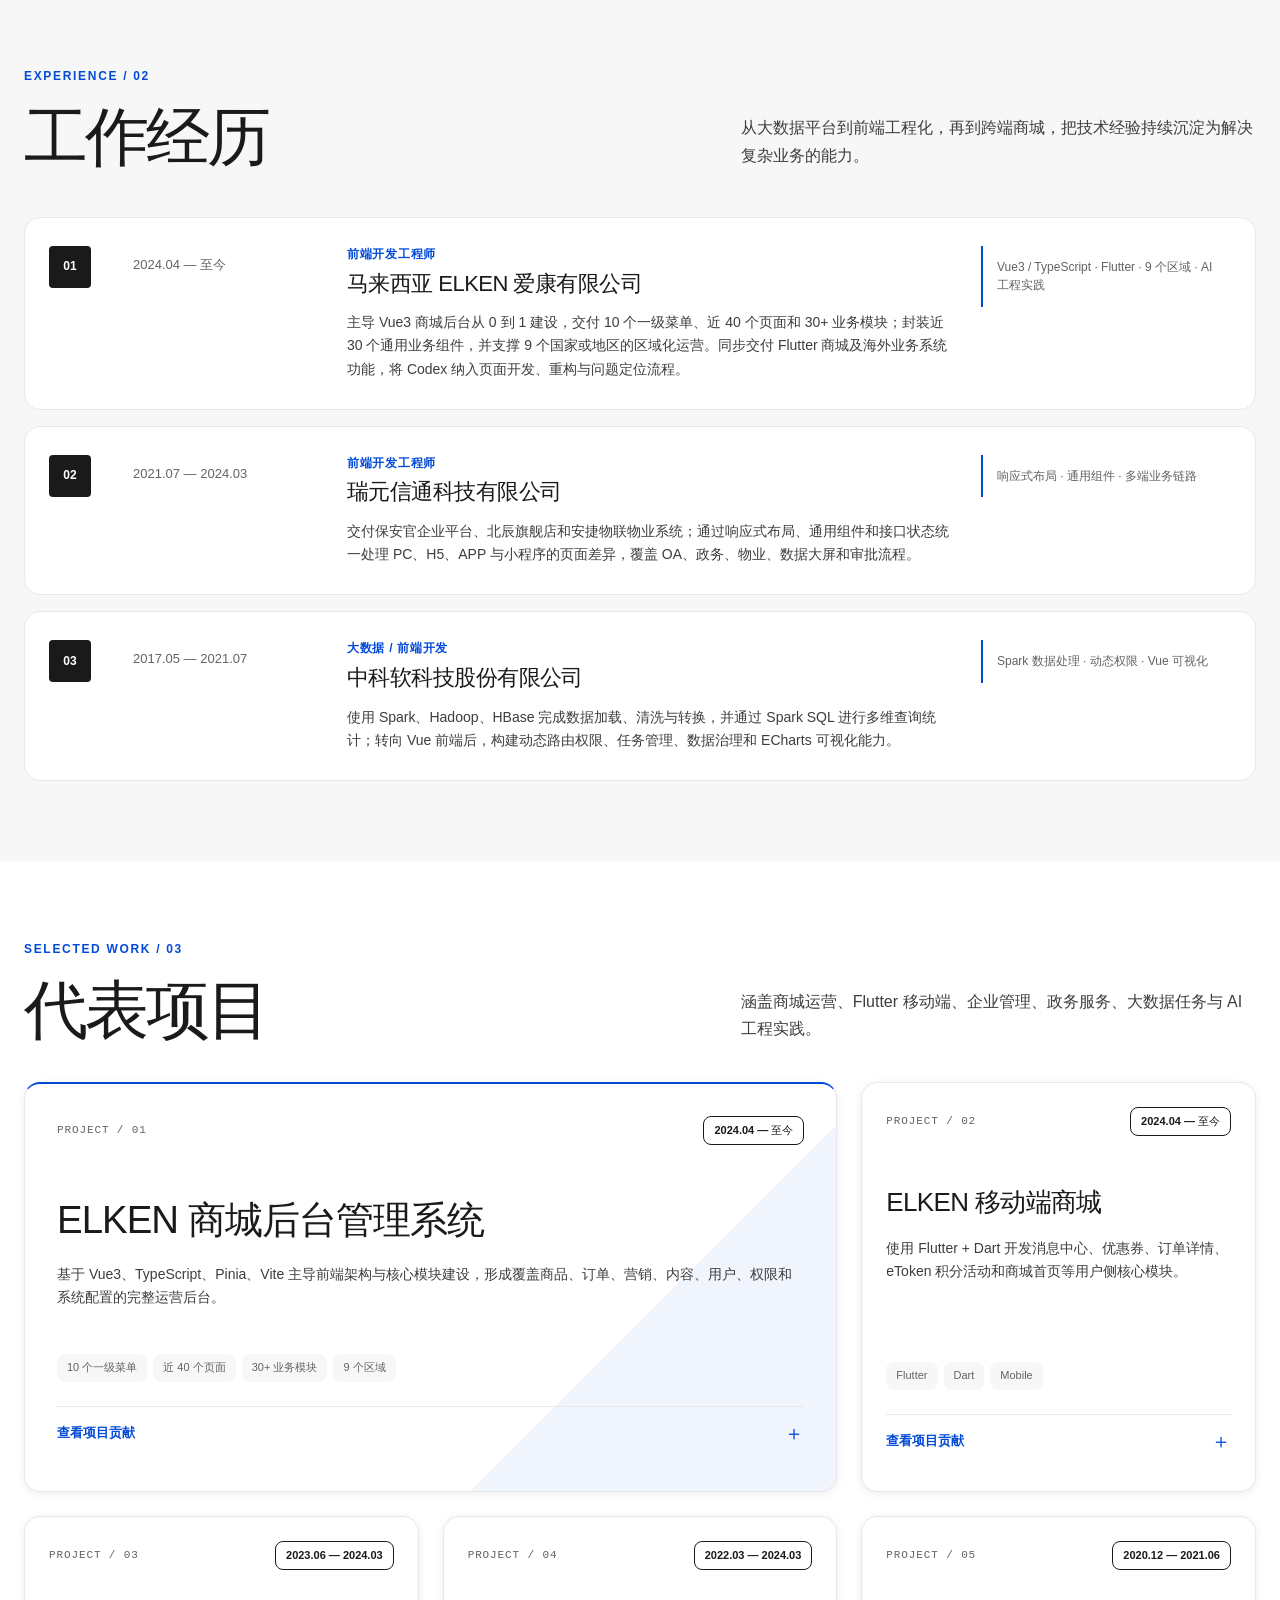
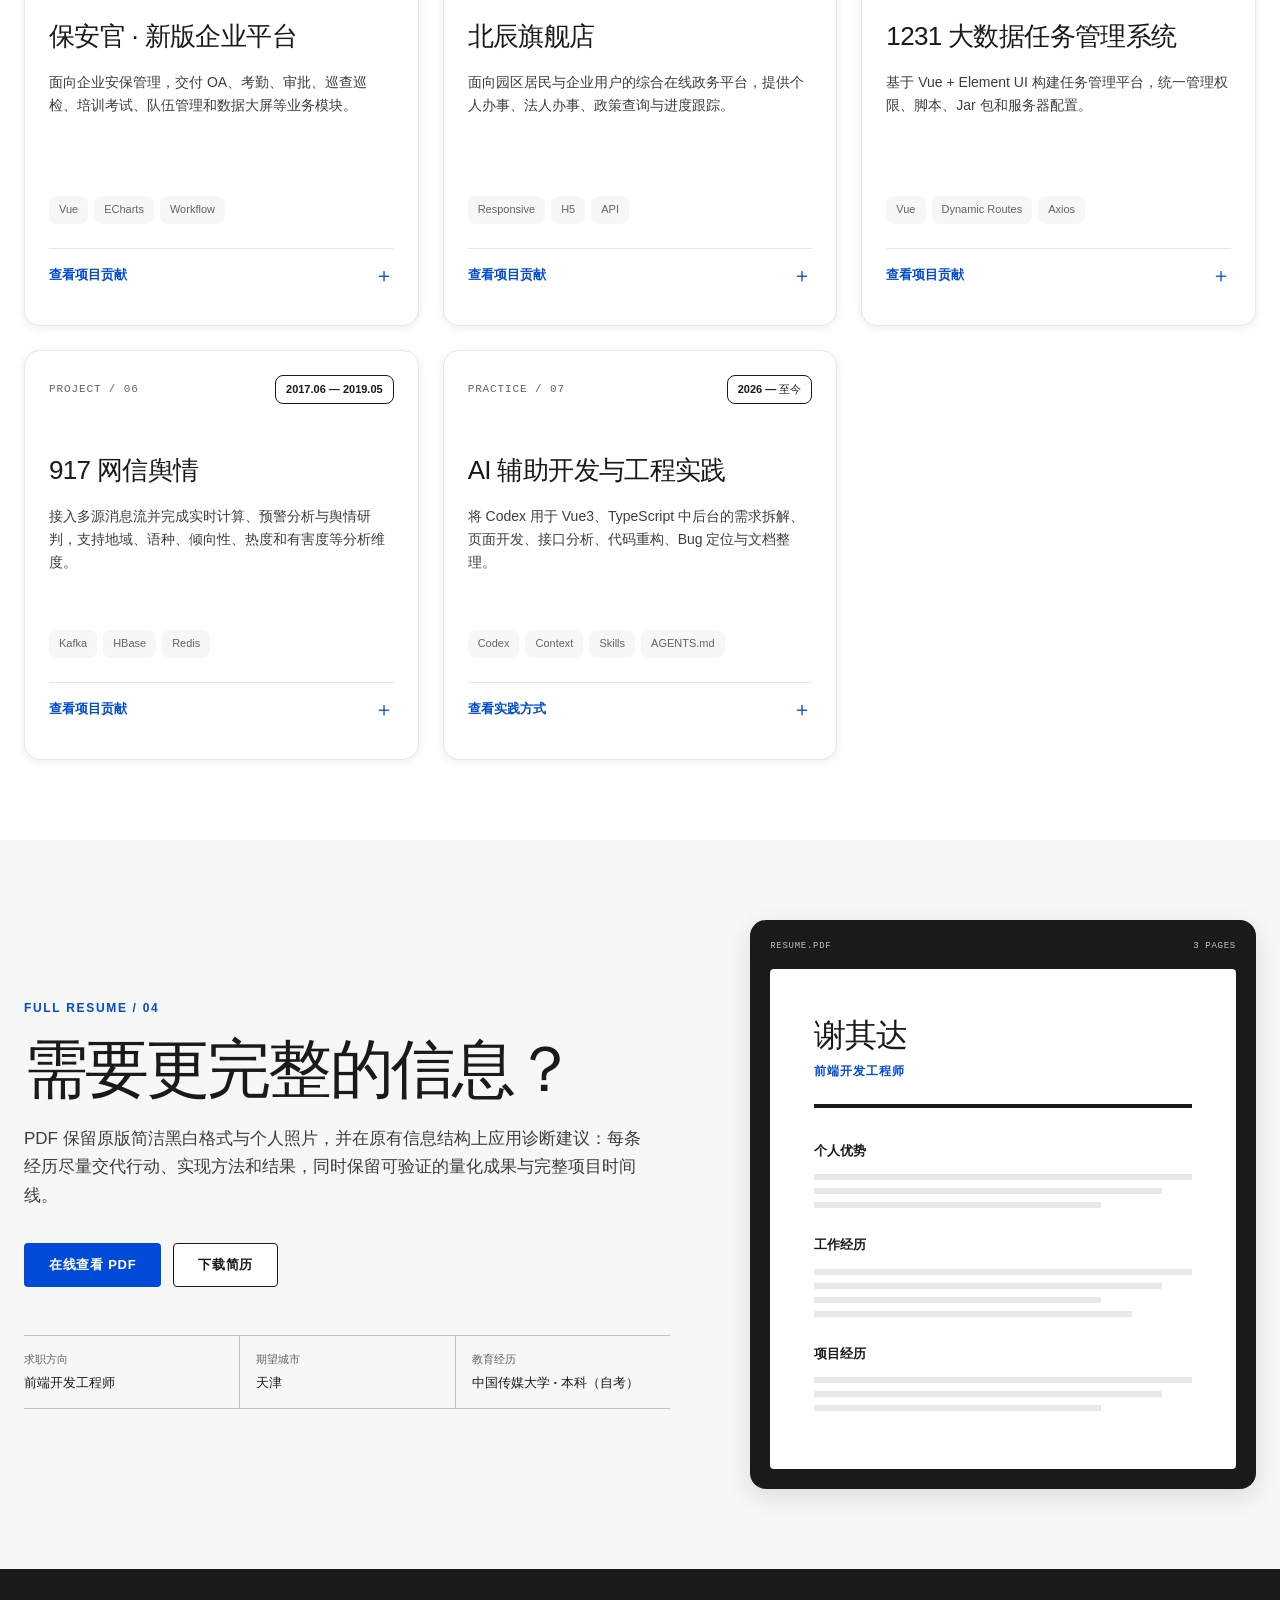
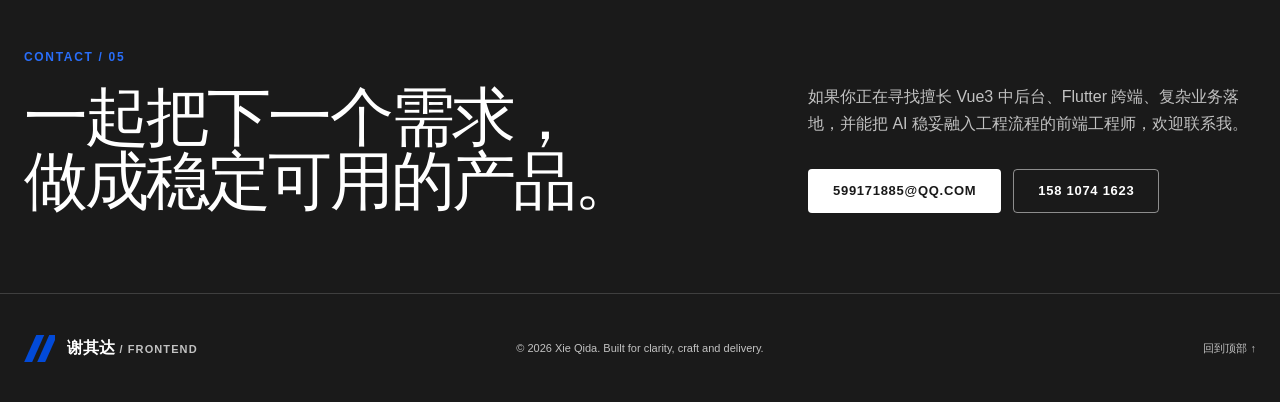
==== commit 21de8ede: "Restore original resume style and profile photo" ====
--- a/index.html
+++ b/index.html
@@ -200,7 +200,7 @@
       <div class="container resume-layout">
         <div class="resume-copy">
           <p class="eyebrow">FULL RESUME / 04</p><h2>需要更完整的信息？</h2>
-          <p>诊断优化版 PDF 已压缩为 2 页：每条经历尽量同时交代行动、实现方法和结果，并保留可验证的量化成果、代表项目与 AI 工程实践。</p>
+          <p>PDF 保留原版简洁黑白格式与个人照片，并在原有信息结构上应用诊断建议：每条经历尽量交代行动、实现方法和结果，同时保留可验证的量化成果与完整项目时间线。</p>
           <div class="button-row">
             <a class="button button-primary" href="./resume.pdf" target="_blank" rel="noopener">在线查看 PDF</a>
             <a class="button button-outline-ink" href="./resume.pdf" download="谢其达-前端开发工程师-简历.pdf">下载简历</a>
@@ -212,7 +212,7 @@
           </dl>
         </div>
         <div class="resume-preview" aria-label="简历预览卡片">
-          <div class="document-top"><span>RESUME.PDF</span><span>2 PAGES</span></div>
+          <div class="document-top"><span>RESUME.PDF</span><span>3 PAGES</span></div>
           <div class="document-sheet">
             <div class="doc-name">谢其达</div><div class="doc-role">前端开发工程师</div><div class="doc-rule"></div>
             <div class="doc-section"><strong>个人优势</strong><i></i><i></i><i></i></div>
